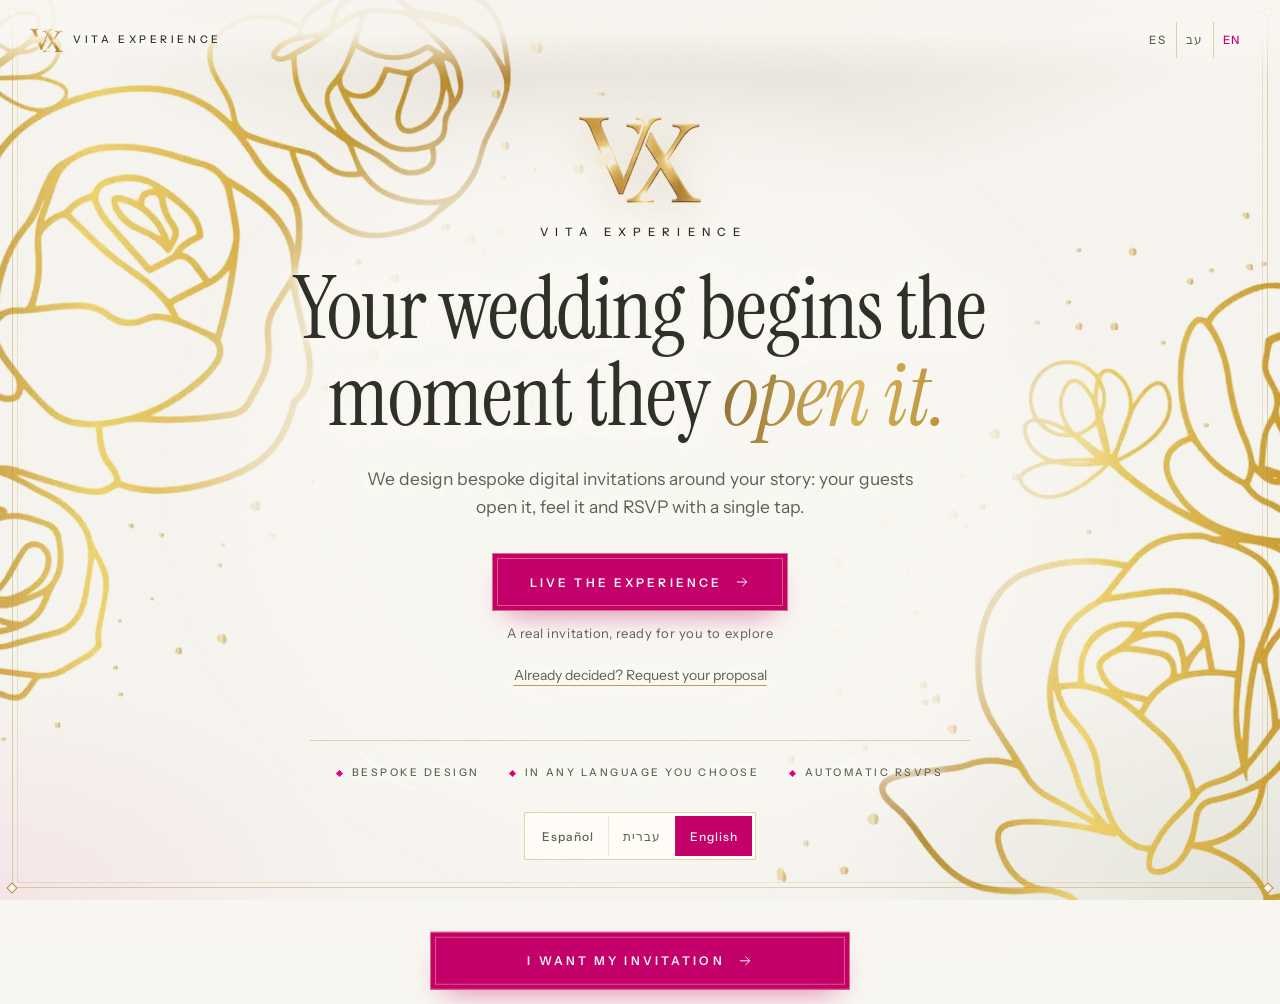
==== index.html @ 217c600e "Add files via upload" ====
<!doctype html>
<html lang="es">
<head>
<meta charset="utf-8">
<meta name="viewport" content="width=device-width,initial-scale=1,viewport-fit=cover">
<meta name="theme-color" content="#F8F6F1">
<meta name="description" content="Tu boda empieza en el momento en que la abren.">
<meta property="og:title" content="Vita Experience · Invitaciones digitales de autor">
<meta property="og:description" content="Tu boda empieza en el momento en que la abren.">
<link rel="icon" href="[data-uri]">
<title>Vita Experience</title>
<link rel="preconnect" href="https://fonts.googleapis.com">
<link rel="stylesheet" href="https://fonts.googleapis.com/css2?family=Instrument+Serif:ital@0;1&family=Instrument+Sans:wght@400;500;600&family=Frank+Ruhl+Libre:wght@300;400;500&family=Heebo:wght@300;400;500;600&display=swap">
<style>
/* Layout: one screen at a time, like opening an envelope: welcome, the live demo, a one-minute quote, thanks. Single light look on purpose: the Vita palette (warm ivory paper, soft sand, muted sage, gold leaf, rosa mexicano). */
:root{
  --ivory:#F8F6F1; --paper:#FFFDF9; --sand:#D8CFC2; --sand-2:#E9E3D8; --sand-3:#F1ECE3;
  --sage:#A5AA98; --sage-ink:#5E6253; --ink:#2F3129;
  --gold:#B8913A; --gold-hi:#E6CF94; --gold-lo:#8E6F33; --line:rgba(184,145,58,.38); --line-soft:rgba(184,145,58,.2);
  --rosa:#E4007C; --rosa-ink:#C4006B; --rosa-deep:#A8005C;
  --foil:linear-gradient(100deg,#8E6F33 0%,#D9B45B 30%,#B8913A 50%,#E6CF94 68%,#9C7A3A 100%);
  --f-display:'Instrument Serif','Didot',Georgia,serif;
  --f-label:'Instrument Sans','Helvetica Neue',Arial,sans-serif;
  --f-body:'Instrument Sans','Helvetica Neue',Arial,sans-serif;
  color-scheme:light;
}
:root[dir="rtl"]{ --f-display:'Frank Ruhl Libre','Times New Roman',serif; --f-body:'Heebo','Arial Hebrew',Arial,sans-serif; --f-label:'Heebo','Arial Hebrew',Arial,sans-serif; }
*{box-sizing:border-box}
html{-webkit-text-size-adjust:100%;background:var(--ivory)}
body{margin:0;background:var(--ivory);color:var(--ink);font-family:var(--f-body);font-weight:400;font-size:16px;line-height:1.6;-webkit-font-smoothing:antialiased}
body::before{content:"";position:fixed;inset:0 0 auto;height:env(safe-area-inset-top,0px);z-index:60;background:var(--ivory)}
.bg{position:fixed;inset:0;z-index:0;pointer-events:none;
  background:radial-gradient(ellipse 70% 45% at 50% -8%,rgba(216,207,194,.9),transparent 70%),radial-gradient(ellipse 50% 40% at 100% 100%,rgba(165,170,152,.22),transparent 70%),radial-gradient(ellipse 40% 35% at 0% 100%,rgba(228,0,124,.06),transparent 70%),var(--ivory)}
.bg::after{content:"";position:absolute;inset:0;opacity:.08;mix-blend-mode:multiply;background-image:url("data:image/svg+xml;utf8,<svg xmlns='http://www.w3.org/2000/svg' width='160' height='160'><filter id='n'><feTurbulence type='fractalNoise' baseFrequency='.9' numOctaves='2' stitchTiles='stitch'/></filter><rect width='100%' height='100%' filter='url(%23n)'/></svg>")}
.frame{position:fixed;inset:max(12px,env(safe-area-inset-top,0px)) max(12px,env(safe-area-inset-right,0px)) max(12px,env(safe-area-inset-bottom,0px)) max(12px,env(safe-area-inset-left,0px));border:1px solid var(--line);pointer-events:none;z-index:1}
.frame::after{content:"";position:absolute;inset:4px;border:1px solid var(--line-soft)}
.frame i{position:absolute;width:8px;height:8px;border:1px solid var(--gold);background:var(--ivory);transform:rotate(45deg)}
.frame i:nth-child(1){top:-5px;left:-5px}.frame i:nth-child(2){top:-5px;right:-5px}.frame i:nth-child(3){bottom:-5px;left:-5px}.frame i:nth-child(4){bottom:-5px;right:-5px}
.vh{position:absolute!important;width:1px;height:1px;overflow:hidden;clip:rect(0 0 0 0);white-space:nowrap}
a{color:var(--rosa-ink)}
button,input,select{font:inherit;color:inherit}
:focus-visible{outline:1px solid var(--rosa);outline-offset:3px}
[tabindex="-1"]:focus{outline:none}

.top{position:fixed;top:env(safe-area-inset-top,0px);left:0;right:0;z-index:40;padding-left:max(30px,env(safe-area-inset-left,0px));padding-right:max(30px,env(safe-area-inset-right,0px));padding-block:22px 22px;display:flex;align-items:center;justify-content:space-between;pointer-events:none;background:linear-gradient(var(--ivory) 62%,rgba(248,246,241,0))}
.top > *{pointer-events:auto}
.brand{display:flex;align-items:center;gap:10px;text-decoration:none;color:var(--ink)}
.brand img{height:26px;width:auto}
.brand span{font-family:var(--f-label);font-size:10.5px;font-weight:500;letter-spacing:.34em;text-transform:uppercase}
.langs{display:flex}
.langs button{background:none;border:0;padding:8px 9px;min-height:36px;font-family:var(--f-label);font-size:11.5px;font-weight:500;letter-spacing:.14em;color:var(--sage-ink);cursor:pointer}
.langs button[aria-pressed="true"]{color:var(--rosa-ink)}
.langs button + button{border-inline-start:1px solid var(--line)}

main{position:relative;z-index:2}
.scr{min-height:100vh;min-height:100svh;display:flex;flex-direction:column;align-items:center;justify-content:center;padding-left:max(30px,env(safe-area-inset-left,0px));padding-right:max(30px,env(safe-area-inset-right,0px));padding-block:110px 72px}
.scr[hidden]{display:none!important}
.scr.in > *{animation:rise .9s cubic-bezier(.2,.7,.2,1) both}
.scr.in > *:nth-child(2){animation-delay:.08s}.scr.in > *:nth-child(3){animation-delay:.16s}.scr.in > *:nth-child(4){animation-delay:.24s}.scr.in > *:nth-child(5){animation-delay:.32s}.scr.in > *:nth-child(6){animation-delay:.4s}
@keyframes rise{from{opacity:.001;transform:translateY(14px)}to{opacity:1;transform:none}}

.eyebrow{font-family:var(--f-label);font-size:11px;font-weight:500;letter-spacing:.36em;text-transform:uppercase;color:var(--gold-lo);margin:0;display:flex;align-items:center;gap:14px;justify-content:center}
.eyebrow::before,.eyebrow::after{content:"";width:28px;height:1px;background:var(--gold)}
:root[dir="rtl"] .eyebrow{letter-spacing:.04em;font-size:14px}
.display{font-family:var(--f-display);font-weight:400;font-style:normal;letter-spacing:-.012em;line-height:1.02;margin:0;color:var(--ink);text-wrap:balance}
.display em,.it{font-style:italic}
:root[dir="rtl"] .display{font-weight:300;letter-spacing:0;line-height:1.12}
.foil{background:var(--foil);-webkit-background-clip:text;background-clip:text;color:transparent;background-size:200% 100%;animation:foil 9s ease-in-out infinite;font-style:italic;padding-inline-end:.06em}
:root[dir="rtl"] .foil{font-style:normal}
@keyframes foil{0%,100%{background-position:0% 0}50%{background-position:100% 0}}
.lead{color:var(--sage-ink);font-size:clamp(15.5px,1.6vw,17.5px);max-width:33em;margin:0 auto;text-wrap:pretty}

.btn{display:inline-flex;align-items:center;justify-content:center;gap:12px;min-height:58px;padding:0 38px;border:0;border-radius:1px;cursor:pointer;text-decoration:none;font-family:var(--f-label);font-size:12px;font-weight:600;letter-spacing:.26em;text-transform:uppercase;position:relative;overflow:hidden;transition:transform .2s ease,box-shadow .3s ease,background .2s ease}
:root[dir="rtl"] .btn{letter-spacing:.04em;font-size:15px}
.btn-pri{background:var(--rosa-ink);color:var(--ivory);box-shadow:inset 0 0 0 1px rgba(230,207,148,.55),inset 0 0 0 5px var(--rosa-ink),inset 0 0 0 6px rgba(230,207,148,.45),0 14px 30px -14px rgba(196,0,107,.55)}
.btn-pri::after{content:"";position:absolute;inset:0;background:linear-gradient(100deg,transparent 30%,rgba(255,255,255,.28) 50%,transparent 70%);transform:translateX(-120%);transition:transform .9s ease}
.btn-pri:hover::after{transform:translateX(120%)}
.btn-pri:hover{background:var(--rosa-deep);transform:translateY(-1px)}
.btn-line{background:transparent;color:var(--ink);border:1px solid var(--gold)}
.btn-line:hover{background:var(--paper)}
.btn-ink{background:var(--rosa-ink);color:var(--ivory);width:100%;box-shadow:inset 0 0 0 1px rgba(230,207,148,.55),inset 0 0 0 5px var(--rosa-ink),inset 0 0 0 6px rgba(230,207,148,.45)}
.btn-ink:hover{background:var(--rosa-deep)}
.btn-ink:disabled{opacity:.6;cursor:progress}
.btn svg{width:16px;height:16px;fill:none;stroke:currentColor;stroke-width:1.5;stroke-linecap:round;stroke-linejoin:round}
:root[dir="rtl"] .btn svg.arr{transform:scaleX(-1)}
.link{background:none;border:0;padding:8px 4px;color:var(--sage-ink);font-size:14px;cursor:pointer;text-decoration:underline;text-decoration-color:var(--gold);text-underline-offset:5px}
.link:hover{color:var(--rosa-ink)}

#welcome{text-align:center}
.wv{display:flex;flex-direction:column;align-items:center;gap:24px;text-align:center;max-width:100%}
.mono{width:min(124px,30vw);height:auto;filter:drop-shadow(0 10px 18px rgba(142,111,51,.22))}
.wm{font-family:var(--f-label);font-size:11.5px;font-weight:500;letter-spacing:.62em;text-transform:uppercase;color:var(--ink);margin:-8px 0 0;padding-inline-start:.62em}
.w-ctas{display:flex;flex-direction:column;align-items:center;gap:12px;margin-top:8px}
.w-note{font-size:13px;color:var(--sage-ink);letter-spacing:.04em}
.marks{display:flex;flex-wrap:wrap;justify-content:center;gap:10px 30px;margin-top:22px;padding-top:24px;border-top:1px solid var(--line);max-width:660px;width:100%}
.marks span{font-family:var(--f-label);font-size:10.5px;font-weight:500;letter-spacing:.24em;text-transform:uppercase;color:var(--sage-ink);display:flex;align-items:center;gap:10px}
.marks span::before{content:"";width:5px;height:5px;background:var(--rosa);transform:rotate(45deg)}
:root[dir="rtl"] .marks span{letter-spacing:.04em;font-size:13px}

#demo{justify-content:flex-start;padding-bottom:150px}
.demo-grid{width:100%;max-width:1080px;display:grid;grid-template-columns:minmax(0,1fr) minmax(0,1.1fr);gap:clamp(32px,6vw,88px);align-items:center}
@media (max-width:860px){.demo-grid{grid-template-columns:minmax(0,1fr)}}
.d-copy{display:flex;flex-direction:column;gap:20px;min-width:0}
.d-copy .eyebrow{justify-content:flex-start}
.d-copy .eyebrow::before{display:none}
.d-copy .display{font-size:clamp(40px,5.4vw,64px)}
.d-copy .lead{margin:0}
@media (max-width:860px){.d-copy{text-align:center;align-items:center}.d-copy .eyebrow{justify-content:center}.d-copy .eyebrow::before{display:block}}
.phone-wrap{display:flex;flex-direction:column;align-items:center;gap:18px}
.phone{display:block;position:relative;width:min(280px,72vw);aspect-ratio:9/18.5;border-radius:44px;padding:11px;background:linear-gradient(145deg,#F1E6CC,#C9B07A 45%,#E8D7AE 70%,#B8913A);box-shadow:0 0 0 1px rgba(142,111,51,.4),0 40px 70px -34px rgba(94,98,83,.6),0 10px 24px -12px rgba(142,111,51,.35);text-decoration:none;transition:transform .5s cubic-bezier(.2,.7,.2,1)}
.phone:hover{transform:translateY(-6px) rotate(-1deg)}
.phone .scrn{position:absolute;inset:11px;border-radius:34px;overflow:hidden;background:radial-gradient(circle at 50% 35%,#FFFBF8,#F8E8E5 72%);display:flex;flex-direction:column;align-items:center;justify-content:center;gap:14px;color:#6B2A3A;text-align:center}
.phone .notch{position:absolute;top:10px;left:50%;width:86px;height:24px;margin-left:-43px;border-radius:14px;background:#2F3129}
.phone .tap{font-family:'Instrument Sans',Arial,sans-serif;font-size:9px;font-weight:500;letter-spacing:.32em;text-transform:uppercase;color:#A1707A}
.seal{position:relative;width:96px;height:96px;border-radius:50%;background:radial-gradient(circle at 34% 30%,#F25AA6,#C4006B 62%,#8F004E);box-shadow:0 0 0 4px #FBF1EF,0 0 0 5.5px #B8913A,0 14px 26px -8px rgba(143,0,78,.5);display:flex;align-items:center;justify-content:center;font-family:'Instrument Serif',Georgia,serif;font-style:italic;font-size:30px;color:#FFE7F2;animation:beat 3.2s ease-in-out infinite}
.seal::after{content:"";position:absolute;inset:-6px;border-radius:50%;border:1.5px solid rgba(228,0,124,.5);animation:ring 3.2s ease-out infinite}
@keyframes beat{0%,100%{transform:scale(1)}10%{transform:scale(1.06)}20%{transform:scale(1)}}
@keyframes ring{0%,8%{opacity:0;transform:scale(1)}12%{opacity:.9}45%,100%{opacity:0;transform:scale(1.6)}}
.phone .names{font-family:'Instrument Serif',Georgia,serif;font-style:italic;font-size:30px;line-height:1.05;margin-top:8px}
.phone .date{font-family:'Instrument Sans',Arial,sans-serif;font-size:10px;font-weight:500;letter-spacing:.34em;color:#8E5A66}
.phone .glow{display:none}
.open-demo{min-width:250px}
.hint{font-size:12.5px;color:var(--sage-ink);letter-spacing:.04em;margin:-6px 0 0}

.moments{display:grid;grid-template-columns:repeat(2,minmax(0,1fr));gap:1px;background:var(--line);border:1px solid var(--line);margin-top:6px}
.moments div{background:var(--paper);padding:18px 18px 20px;min-width:0}
.moments b{display:block;font-family:var(--f-display);font-weight:400;font-style:italic;font-size:23px;color:var(--rosa-ink);margin-bottom:4px;line-height:1.15}
:root[dir="rtl"] .moments b{font-style:normal;font-size:20px}
.moments p{margin:0;font-size:14px;color:var(--sage-ink);line-height:1.5}
.sub-h{font-family:var(--f-label);font-size:10.5px;font-weight:600;letter-spacing:.32em;text-transform:uppercase;color:var(--gold-lo);margin:14px 0 0}
:root[dir="rtl"] .sub-h{letter-spacing:.04em;font-size:13.5px}
@media (max-width:860px){.sub-h{text-align:center}}

.section2{width:100%;max-width:1080px;margin-top:clamp(64px,10vw,120px);padding-top:clamp(48px,8vw,90px);border-top:1px solid var(--line);display:grid;grid-template-columns:minmax(0,1fr) minmax(0,1fr);gap:clamp(32px,6vw,80px);align-items:center}
@media (max-width:860px){.section2{grid-template-columns:minmax(0,1fr);text-align:center}}
.panel{background:var(--paper);border:1px solid var(--sand);padding:28px 26px 22px;position:relative;box-shadow:0 30px 60px -40px rgba(94,98,83,.5)}
.panel::before{content:"";position:absolute;inset:6px;border:1px solid var(--line-soft);pointer-events:none}
.panel .tag{position:absolute;top:-11px;inset-inline-end:18px;background:var(--ivory);border:1px solid var(--line);padding:2px 10px;font-family:var(--f-label);font-size:10px;font-weight:500;letter-spacing:.22em;text-transform:uppercase;color:var(--sage-ink)}
.panel .ttl{font-family:var(--f-label);font-size:10.5px;font-weight:600;letter-spacing:.26em;text-transform:uppercase;color:var(--sage-ink);margin:0 0 16px;text-align:start}
.stats{display:grid;grid-template-columns:repeat(3,minmax(0,1fr));gap:10px;text-align:center}
.stats div{background:var(--sand-3);padding:16px 6px}
.stats b{display:block;font-family:var(--f-display);font-weight:400;font-size:clamp(32px,4vw,42px);line-height:1;color:var(--ink);font-variant-numeric:lining-nums tabular-nums}
.stats div:first-child b{color:var(--rosa-ink)}
.stats span{display:block;font-size:12px;color:var(--sage-ink);margin-top:8px}
.bubble{margin-top:14px;background:#EEF0E8;border:1px solid #DCE0D2;border-radius:2px 14px 14px 14px;padding:12px 14px;font-size:14px;color:var(--ink);text-align:start;line-height:1.5}
.bubble small{display:block;font-size:11px;color:var(--sage-ink);margin-top:6px;text-align:end}
.price{display:flex;flex-direction:column;gap:16px;min-width:0}
.price .p-title{font-size:clamp(32px,4vw,46px)}
@media (max-width:860px){.price{align-items:center}}

.dock{position:fixed;left:0;right:0;bottom:0;z-index:45;padding-left:max(22px,env(safe-area-inset-left,0px));padding-right:max(22px,env(safe-area-inset-right,0px));padding-bottom:calc(18px + env(safe-area-inset-bottom,0px));padding-top:22px;background:linear-gradient(rgba(248,246,241,0),rgba(248,246,241,.96) 40%);display:flex;justify-content:center;transform:translateY(110%);transition:transform .5s cubic-bezier(.2,.7,.2,1)}
.dock.show{transform:none}
.dock .btn{width:100%;max-width:420px}
.dock .btn.pulse{animation:pulse 2.4s ease-in-out infinite}
@keyframes pulse{0%,100%{box-shadow:inset 0 0 0 1px rgba(230,207,148,.55),inset 0 0 0 5px var(--rosa-ink),inset 0 0 0 6px rgba(230,207,148,.45),0 14px 30px -14px rgba(196,0,107,.55)}50%{box-shadow:inset 0 0 0 1px rgba(230,207,148,.55),inset 0 0 0 5px var(--rosa-ink),inset 0 0 0 6px rgba(230,207,148,.45),0 14px 40px -6px rgba(228,0,124,.6)}}

#quote{padding-bottom:64px}
.qtop{width:100%;max-width:580px;margin-bottom:10px;text-align:start}
.card{width:100%;max-width:580px;background:var(--paper);color:var(--ink);padding:clamp(30px,5vw,50px);position:relative;border:1px solid var(--sand);box-shadow:0 40px 80px -50px rgba(94,98,83,.6)}
.card::before{content:"";position:absolute;inset:8px;border:1px solid var(--line);pointer-events:none}
.card h2{font-size:clamp(36px,5.4vw,50px);text-align:center;margin:12px 0 8px}
.card .lead{text-align:center;font-size:15.5px;margin-bottom:28px}
.q{display:flex;flex-direction:column;gap:26px;position:relative}
.f{display:flex;flex-direction:column;gap:10px;min-width:0}
.f > .lbl{font-family:var(--f-label);font-size:11px;font-weight:600;letter-spacing:.24em;text-transform:uppercase;color:var(--sage-ink)}
:root[dir="rtl"] .f > .lbl{letter-spacing:.02em;font-size:14px}
.f input[type=text],.f input[type=tel],.f input[type=date]{width:100%;min-height:50px;border:0;border-bottom:1px solid var(--sand);background:transparent;padding:8px 2px;font-family:var(--f-display);font-size:24px;color:var(--ink);border-radius:0}
:root[dir="rtl"] .f input[type=text]{font-size:21px}
.f input[type=tel],.f input[type=date]{font-family:var(--f-body);font-size:17px}
.f input::placeholder{color:var(--sage);font-style:italic}
.f input:focus{outline:none;border-bottom-color:var(--rosa);box-shadow:0 1px 0 var(--rosa)}
.f input:disabled{opacity:.4}
.opts{display:flex;flex-wrap:wrap;gap:8px}
.opt{position:relative}
.opt input{position:absolute;inset:0;width:100%;height:100%;margin:0;opacity:0;cursor:pointer}
.opt > span{display:flex;align-items:center;min-height:48px;padding:10px 18px;border:1px solid var(--sand);background:var(--ivory);font-size:15px;color:var(--ink);transition:all .2s ease;line-height:1.25}
.opt:hover > span{border-color:var(--gold)}
.opt > input:checked + span{background:var(--rosa-ink);border-color:var(--rosa-ink);color:var(--ivory);box-shadow:inset 0 0 0 3px var(--rosa-ink),inset 0 0 0 4px rgba(230,207,148,.6)}
.opt > input:focus-visible + span{outline:1px solid var(--rosa);outline-offset:2px}
.chk{display:inline-flex;align-items:center;gap:10px;font-size:14.5px;color:var(--sage-ink);cursor:pointer;min-height:32px;align-self:flex-start}
.chk input{width:18px;height:18px;accent-color:var(--rosa-ink);margin:0}
.help{font-size:13px;color:var(--sage-ink);margin:-2px 0 0}
.err{font-size:13px;color:#A1231B;margin:0;font-weight:500}
.f.bad input[type=text],.f.bad input[type=tel],.f.bad input[type=date]{border-bottom-color:#A1231B}
.f.bad .opt > span{border-color:#D9A29D}
.privacy{font-size:12.5px;color:var(--sage-ink);text-align:center;margin:2px 0 0}
.preview{font-size:12.5px;color:var(--gold-lo);border:1px dashed var(--line);padding:8px 12px;margin:0 auto 18px;max-width:34em;text-align:center}

#thanks{text-align:center}
#thanks .wv{gap:22px}

.ov{position:fixed;inset:0;z-index:80;background:rgba(248,246,241,.96);backdrop-filter:blur(10px);-webkit-backdrop-filter:blur(10px);display:grid;grid-template-columns:minmax(0,1fr) auto;align-items:center;gap:56px;padding-left:max(56px,env(safe-area-inset-left,0px));padding-right:max(56px,env(safe-area-inset-right,0px));padding-block:max(32px,env(safe-area-inset-top,0px)) max(32px,env(safe-area-inset-bottom,0px))}
.ov[hidden]{display:none!important}
.ov-copy{max-width:420px;justify-self:end;display:flex;flex-direction:column;gap:18px}
.ov-copy .display{font-size:clamp(34px,3.6vw,50px)}
.ov-copy p{margin:0;color:var(--sage-ink)}
.ov-phone{position:relative;height:min(820px,calc(100vh - 64px));aspect-ratio:9/19;border-radius:46px;padding:10px;background:linear-gradient(145deg,#F1E6CC,#C9B07A 45%,#E8D7AE 70%,#B8913A);box-shadow:0 50px 90px -40px rgba(94,98,83,.7)}
.ov-phone iframe{width:100%;height:100%;border:0;border-radius:37px;background:#FBEDEC}
.ov-close{position:fixed;top:calc(16px + env(safe-area-inset-top,0px));inset-inline-end:max(18px,env(safe-area-inset-right,0px));z-index:82;width:46px;height:46px;border-radius:50%;border:1px solid var(--gold);background:var(--paper);color:var(--ink);cursor:pointer;display:flex;align-items:center;justify-content:center}
.ov-close svg{width:18px;height:18px;stroke:currentColor;stroke-width:1.5;fill:none}
.ov-bar{display:none}
.ov-alt{font-size:13px;color:var(--sage-ink)}
@media (max-width:860px){
  .ov{display:block;padding:0}
  .ov-copy{display:none}
  .ov-phone{position:absolute;inset:0;height:auto;aspect-ratio:auto;border-radius:0;padding:0;background:none;box-shadow:none;padding-bottom:calc(86px + env(safe-area-inset-bottom,0px))}
  .ov-phone iframe{border-radius:0}
  .ov-bar{display:flex;position:absolute;left:0;right:0;bottom:0;padding:14px max(16px,env(safe-area-inset-left,0px)) calc(14px + env(safe-area-inset-bottom,0px));background:var(--ivory);border-top:1px solid var(--line);gap:10px}
  .ov-bar .btn{flex:1;min-height:54px;padding:0 14px}
}
.foot{position:relative;z-index:2;text-align:center;font-family:var(--f-label);font-size:10px;font-weight:500;letter-spacing:.32em;text-transform:uppercase;color:var(--sage-ink);padding:0 0 36px}

/* gold roses, used exactly as supplied, full-bleed behind every screen. "darken" melts the artwork's paper into the ivory page.
   Legibility: a soft ivory veil sits behind each block of text and every line of type carries an ivory halo, so the roses stay but never cross the letters. */
.deco{position:fixed;inset:0;z-index:1;pointer-events:none;mix-blend-mode:darken;opacity:0;transition:opacity 1s ease}
.deco.on{opacity:1}
.deco i{position:absolute;inset:0;background:url("rosas-doradas.png") no-repeat center/cover}
.deco i.b{display:none}
@media (max-aspect-ratio:1/1){
  .deco i{inset:auto 0 auto 0;height:42%;background-size:auto 100%}
  .deco i.a{top:0;background-position:left top}
  .deco i.b{display:block;bottom:0;background-position:right bottom}
}
.veil{position:relative;isolation:auto}
.veil::before{content:"";position:absolute;z-index:-1;inset:-56px -72px;pointer-events:none;
  background:radial-gradient(closest-side,rgba(248,246,241,.97) 0%,rgba(248,246,241,.93) 62%,rgba(248,246,241,.6) 82%,rgba(248,246,241,0) 100%)}
@media (max-width:620px){.veil::before{inset:-34px -24px}}
.display,.lead,.eyebrow,.wm,.w-note,.link,.marks span,.sub-h,.hint,.brand span,.langs button,.foot,.ov-alt{
  text-shadow:0 0 1px var(--ivory),0 0 6px var(--ivory),0 0 12px var(--ivory),0 0 22px var(--ivory),0 0 34px var(--ivory)}
.foil{text-shadow:none;filter:drop-shadow(0 0 6px var(--ivory)) drop-shadow(0 0 14px var(--ivory))}
.top{background:linear-gradient(rgba(248,246,241,.9) 40%,rgba(248,246,241,0))}
#welcome .display{font-size:clamp(44px,7vw,86px);max-width:9.6em}
#thanks .display{font-size:clamp(42px,6.4vw,76px);max-width:10em}
.langs.pick{display:inline-flex;margin-top:6px;border:1px solid var(--line);background:rgba(255,253,249,.86);padding:3px}
.langs.pick button{font-size:12px;letter-spacing:.08em;text-transform:none;min-height:40px;padding:8px 14px;color:var(--sage-ink)}
.langs.pick button + button{border-inline-start:1px solid var(--line-soft)}
.langs.pick button[aria-pressed="true"]{background:var(--rosa-ink);color:var(--ivory);text-shadow:none}
.qtop{display:flex;align-items:center;justify-content:space-between;gap:12px;flex-wrap:wrap}
.qtop .langs.pick{margin-top:0}
#langOther{margin-top:4px}
.qsteps{display:flex;align-items:center;gap:12px;justify-content:center;margin:-6px 0 2px}
.qsteps i{flex:0 0 36px;height:1px;background:var(--sand)}
.qs{display:flex;align-items:center;gap:8px;font-family:var(--f-label);font-size:11px;font-weight:600;letter-spacing:.2em;text-transform:uppercase;color:var(--sage)}
:root[dir="rtl"] .qs{letter-spacing:.02em;font-size:13px}
.qs b{width:24px;height:24px;border-radius:50%;border:1px solid var(--sand);display:inline-flex;align-items:center;justify-content:center;font-weight:500;font-size:12px;letter-spacing:0}
.qs.on{color:var(--rosa-ink)}.qs.on b{background:var(--rosa-ink);border-color:var(--rosa-ink);color:var(--ivory)}
.qs.done b{border-color:var(--gold);color:var(--gold-lo)}
.qpanel{display:flex;flex-direction:column;gap:26px}
.qpanel[hidden]{display:none!important}
.opts.col{flex-direction:column}
.opts.col .opt > span{width:100%}
#eventsWhich{margin-top:4px}
/* demo screen: the phone plays a real sample invitation; copy follows the same order as the video */
#demo{justify-content:center;padding-bottom:150px}
.dg{width:100%;max-width:1040px;display:grid;grid-template-columns:auto minmax(0,1fr);gap:clamp(40px,7vw,96px);align-items:center}
@media (max-width:860px){.dg{grid-template-columns:minmax(0,1fr);justify-items:center;gap:34px}}
.dg-phone{display:flex;flex-direction:column;align-items:center;gap:16px}
.vphone{position:relative;width:min(300px,62vw,calc((100svh - 200px) * 390 / 844));aspect-ratio:390/844;border-radius:46px;padding:10px;background:linear-gradient(145deg,#F1E6CC,#C9B07A 45%,#E8D7AE 70%,#B8913A);box-shadow:0 0 0 1px rgba(142,111,51,.4),0 50px 80px -40px rgba(94,98,83,.7),0 14px 30px -14px rgba(142,111,51,.4)}
.vphone video{display:block;width:100%;height:100%;object-fit:cover;border-radius:37px;background:var(--ivory)}
.vphone .notch{position:absolute;top:20px;left:50%;width:84px;height:22px;margin-left:-42px;border-radius:12px;background:#2F3129;z-index:2}
.vcap{margin:0;font-size:12.5px;color:var(--sage-ink);letter-spacing:.04em;text-shadow:0 0 8px var(--ivory),0 0 16px var(--ivory)}
.dg-copy{display:flex;flex-direction:column;gap:18px;min-width:0;max-width:480px}
.dg-copy .eyebrow{justify-content:flex-start}
.dg-copy .eyebrow::before{display:none}
.dg-copy .display{font-size:clamp(40px,5.2vw,62px)}
.dg-copy .lead{margin:0}
@media (max-width:860px){.dg-copy{text-align:center;align-items:center}.dg-copy .eyebrow{justify-content:center}.dg-copy .eyebrow::before{display:block}}
.steps-list{list-style:none;margin:4px 0 0;padding:0;counter-reset:st;display:flex;flex-direction:column;width:100%}
.steps-list li{counter-increment:st;display:grid;grid-template-columns:36px minmax(0,1fr);column-gap:12px;padding:13px 0;border-top:1px solid var(--line);text-align:start}
.steps-list li:last-child{border-bottom:1px solid var(--line)}
.steps-list li::before{content:counter(st,upper-roman);grid-row:span 2;font-family:var(--f-display);font-style:italic;font-size:20px;color:var(--gold);line-height:1.3}
.steps-list b{font-family:var(--f-display);font-weight:400;font-style:italic;font-size:22px;line-height:1.2;color:var(--rosa-ink)}
:root[dir="rtl"] .steps-list b,:root[dir="rtl"] .steps-list li::before{font-style:normal}
.steps-list span{font-size:14.5px;color:var(--sage-ink);line-height:1.5}
.calm{margin:4px 0 0;font-family:var(--f-display);font-style:italic;font-size:21px;line-height:1.35;color:var(--ink)}
:root[dir="rtl"] .calm{font-style:normal;font-size:19px}
.opt.svc > span{flex-direction:column;align-items:flex-start;gap:3px;padding:13px 18px}
.opt.svc .st{font-size:15px}
.opt.svc small{font-size:13px;color:var(--sage-ink);line-height:1.4}
.opt.svc > input:checked + span small{color:rgba(248,246,241,.82)}
@media (prefers-reduced-motion:reduce){*{animation:none!important;transition:none!important}}
</style>

<style>[hidden]{display:none!important}img{max-width:100%}</style>
</head>
<body>
<div class="bg" aria-hidden="true"></div>
<div class="deco on" id="deco" aria-hidden="true"><i class="a"></i><i class="b"></i></div>
<div class="frame" aria-hidden="true"><i></i><i></i><i></i><i></i></div>

<header class="top">
  <a class="brand" href="#" data-go="welcome" aria-label="Vita Experience"><img src="[data-uri]" alt=""><span>Vita Experience</span></a>
  <div class="langs" role="group" aria-label="Idioma · שפה · Language">
    <button type="button" data-lang="es" aria-pressed="false">ES</button>
    <button type="button" data-lang="he" aria-pressed="false">עב</button>
    <button type="button" data-lang="en" aria-pressed="false">EN</button>
  </div>
</header>

<main>
  <!-- 1 · Bienvenida -->
  <section class="scr" id="welcome" aria-labelledby="wTitle">
    <div class="veil wv">
    <img class="mono" src="[data-uri]" alt="VX">
    <p class="wm">Vita Experience</p>
    <h1 class="display" id="wTitle"><span data-i18n="w_title_a"></span> <span class="foil" data-i18n="w_title_b"></span></h1>
    <p class="lead" data-i18n="w_sub"></p>
    <div class="w-ctas">
      <button type="button" class="btn btn-pri" data-go="demo"><span data-i18n="w_cta"></span><svg class="arr" viewBox="0 0 24 24" aria-hidden="true"><path d="M5 12h14M13 6l6 6-6 6"/></svg></button>
      <span class="w-note" data-i18n="w_note"></span>
      <button type="button" class="link" data-go="quote" data-i18n="w_alt"></button>
    </div>
    <div class="marks"><span data-i18n="w_p1"></span><span data-i18n="w_p2"></span><span data-i18n="w_p3"></span></div>
    <div class="langs pick" role="group" aria-label="Idioma · שפה · Language"><button type="button" data-lang="es" aria-pressed="false">Español</button><button type="button" data-lang="he" aria-pressed="false">עברית</button><button type="button" data-lang="en" aria-pressed="false">English</button></div>
    </div>
  </section>

  <!-- 2 · Demo -->
  <section class="scr" id="demo" hidden aria-labelledby="dTitle">
    <div class="dg">
      <div class="dg-phone">
        <div class="vphone"><span class="notch" aria-hidden="true"></span><video id="demoVid" src="demo.mp4" poster="demo-poster.jpg" muted playsinline loop preload="auto" aria-label="Video de una invitación de ejemplo"></video></div>
        <p class="vcap" data-i18n="v_cap"></p>
      </div>
      <div class="dg-copy veil">
        <p class="eyebrow" data-i18n="d_eyebrow"></p>
        <h2 class="display" id="dTitle" data-i18n="d_title"></h2>
        <p class="lead" data-i18n="d_sub"></p>
        <ol class="steps-list">
          <li><b data-i18n="m1_t"></b><span data-i18n="m1_d"></span></li>
          <li><b data-i18n="m2_t"></b><span data-i18n="m2_d"></span></li>
          <li><b data-i18n="m5_t"></b><span data-i18n="m5_d"></span></li>
          <li><b data-i18n="m6_t"></b><span data-i18n="m6_d"></span></li>
          <li><b data-i18n="m4_t"></b><span data-i18n="m4_d"></span></li>
        </ol>
        <p class="calm" data-i18n="d_calm"></p>
        <div><button type="button" class="btn btn-pri" data-go="quote"><span data-i18n="d_cta"></span><svg class="arr" viewBox="0 0 24 24" aria-hidden="true"><path d="M5 12h14M13 6l6 6-6 6"/></svg></button></div>
      </div>
    </div>
  </section>

  <!-- 3 · Cotizar -->
  <section class="scr" id="quote" hidden aria-labelledby="qTitle">
    <div class="qtop veil"><button type="button" class="link" data-go="demo" data-i18n="back"></button><div class="langs pick" role="group" aria-label="Idioma · שפה · Language"><button type="button" data-lang="es" aria-pressed="false">Español</button><button type="button" data-lang="he" aria-pressed="false">עברית</button><button type="button" data-lang="en" aria-pressed="false">English</button></div></div>
    <div class="card">
      <p class="preview" id="previewNote" hidden data-i18n="preview"></p>
      <p class="eyebrow" data-i18n="q_eyebrow"></p>
      <h2 class="display" id="qTitle" data-i18n="q_title"></h2>
      <p class="lead" data-i18n="q_sub"></p>
      <form class="q" id="q" novalidate>
        <div class="qsteps" aria-hidden="true"><span class="qs on" data-qs="0"><b>1</b><span data-i18n="qs1"></span></span><i></i><span class="qs" data-qs="1"><b>2</b><span data-i18n="qs2"></span></span></div>
        <div class="qpanel" data-qp="0">
        <div class="f" data-req="names"><label class="lbl" for="names" data-i18n="q_names"></label><input type="text" id="names" name="names" autocomplete="off" data-i18n-ph="ph_names"><p class="err" hidden></p></div>
        <div class="f" data-req="country"><span class="lbl" data-i18n="q_where"></span>
          <div class="opts" role="radiogroup"><label class="opt"><input type="radio" name="country" value="MX"><span data-i18n="c_mx"></span></label><label class="opt"><input type="radio" name="country" value="IL"><span data-i18n="c_il"></span></label><label class="opt"><input type="radio" name="country" value="OTHER"><span data-i18n="c_other"></span></label></div><p class="err" hidden></p></div>
        <div class="f" data-req="date"><label class="lbl" for="date" data-i18n="q_date"></label><input type="date" id="date" name="date"><label class="chk"><input type="checkbox" id="nodate" name="nodate"><span data-i18n="q_nodate"></span></label><p class="err" hidden></p></div>
        <div class="f" data-req="guests"><span class="lbl" data-i18n="q_guests"></span><p class="help" data-i18n="h_guests"></p>
          <div class="opts" role="radiogroup"><label class="opt"><input type="radio" name="guests" value="150"><span data-i18n="g1"></span></label><label class="opt"><input type="radio" name="guests" value="300"><span data-i18n="g2"></span></label><label class="opt"><input type="radio" name="guests" value="500"><span data-i18n="g3"></span></label><label class="opt"><input type="radio" name="guests" value="501"><span data-i18n="g4"></span></label></div><p class="err" hidden></p></div>
        <div class="f" data-req="langs"><span class="lbl" data-i18n="q_langs"></span><p class="help" data-i18n="h_langs"></p>
          <div class="opts">
            <label class="opt"><input type="checkbox" name="langs" value="es"><span data-i18n="l_es"></span></label>
            <label class="opt"><input type="checkbox" name="langs" value="he"><span data-i18n="l_he"></span></label>
            <label class="opt"><input type="checkbox" name="langs" value="en"><span data-i18n="l_en"></span></label>
            <label class="opt"><input type="checkbox" name="langs" value="other" id="langOtherChk"><span data-i18n="l_other"></span></label>
          </div>
          <input type="text" id="langOther" name="langOther" hidden data-i18n-ph="ph_lang_other" aria-label="Otro idioma">
          <p class="err" hidden></p></div>
        <button type="button" class="btn btn-ink" id="qNext"><span data-i18n="q_next"></span><svg class="arr" viewBox="0 0 24 24" aria-hidden="true"><path d="M5 12h14M13 6l6 6-6 6"/></svg></button>
        </div>
        <div class="qpanel" data-qp="1" hidden>
        <div class="f" data-req="design"><span class="lbl" data-i18n="q_design"></span>
          <div class="opts col" role="radiogroup"><label class="opt"><input type="radio" name="design" value="have"><span data-i18n="d_have"></span></label><label class="opt"><input type="radio" name="design" value="idea"><span data-i18n="d_idea"></span></label><label class="opt"><input type="radio" name="design" value="need"><span data-i18n="d_need"></span></label></div><p class="err" hidden></p></div>
        <div class="f" data-req="send"><span class="lbl" data-i18n="q_deliver"></span><p class="help" data-i18n="h_send"></p>
          <div class="opts col" role="radiogroup"><label class="opt"><input type="radio" name="send" value="yes"><span data-i18n="s_yes"></span></label><label class="opt"><input type="radio" name="send" value="no"><span data-i18n="s_no"></span></label></div><p class="err" hidden></p></div>
        <div class="f" data-req="events"><span class="lbl" data-i18n="q_events"></span><p class="help" data-i18n="h_events"></p>
          <div class="opts" role="radiogroup"><label class="opt"><input type="radio" name="events" value="0"><span data-i18n="ev0"></span></label><label class="opt"><input type="radio" name="events" value="1"><span data-i18n="ev1"></span></label><label class="opt"><input type="radio" name="events" value="2"><span data-i18n="ev2"></span></label><label class="opt"><input type="radio" name="events" value="3"><span data-i18n="ev3"></span></label></div>
          <input type="text" id="eventsWhich" name="eventsWhich" hidden data-i18n-ph="ph_events" aria-label="Eventos">
          <p class="err" hidden></p></div>
        <div class="f" data-req="std"><span class="lbl" data-i18n="q_std"></span><p class="help" data-i18n="h_std"></p>
          <div class="opts" role="radiogroup"><label class="opt"><input type="radio" name="std" value="yes"><span data-i18n="yes"></span></label><label class="opt"><input type="radio" name="std" value="no"><span data-i18n="no"></span></label></div><p class="err" hidden></p></div>
        <div class="f"><span class="lbl" data-i18n="q_extras"></span><p class="help" data-i18n="h_extras"></p>
          <div class="opts col">
            <label class="opt svc"><input type="checkbox" name="services" value="tables"><span><span class="st" data-i18n="x_tables"></span><small data-i18n="x_tables_d"></small></span></label>
            <label class="opt svc"><input type="checkbox" name="services" value="photos"><span><span class="st" data-i18n="x_photos"></span><small data-i18n="x_photos_d"></small></span></label>
          </div></div>
        <div class="f" data-req="wa"><label class="lbl" for="wa" data-i18n="q_wa"></label><input type="tel" id="wa" name="wa" autocomplete="tel" inputmode="tel" dir="ltr" data-i18n-ph="ph_wa"><p class="help" data-i18n="h_wa"></p><p class="err" hidden></p></div>
        <button type="submit" class="btn btn-ink" id="send"><span id="sendLbl"></span></button>
        <button type="button" class="link" id="qPrev" style="align-self:center" data-i18n="q_prev"></button>
        <p class="err" id="sendErr" hidden role="alert"></p>
        </div>
        <p class="privacy" data-i18n="q_privacy"></p>
      </form>
    </div>
  </section>

  <!-- 4 · Gracias -->
  <section class="scr" id="thanks" hidden aria-labelledby="tTitle">
    <div class="veil wv">
    <img class="mono" src="[data-uri]" alt="">
    <p class="eyebrow" data-i18n="t_eyebrow"></p>
    <h2 class="display" id="tTitle"></h2>
    <p class="lead" data-i18n="t_sub"></p>
    <div class="w-ctas">
      <a class="btn btn-pri" id="waLink" href="https://wa.me/525664674617" target="_blank" rel="noopener"><span data-i18n="t_wa"></span></a>
      <button type="button" class="link" data-go="demo" data-i18n="t_demo"></button>
    </div>
    </div>
  </section>
</main>

<p class="foot">Vita Experience Studio</p>

<div class="dock" id="dock"><button type="button" class="btn btn-pri" data-go="quote" id="dockBtn"><span data-i18n="d_cta"></span><svg class="arr" viewBox="0 0 24 24" aria-hidden="true"><path d="M5 12h14M13 6l6 6-6 6"/></svg></button></div>


<script>
(function(){
'use strict';
/* ===== CONFIG ===== */
var ENDPOINT = 'https://script.google.com/macros/s/AKfycbwIKAOWIO8gRaUlWiB-yvCAofAxu4yn0p0XV2OPBYgsSa26wNusMc_RB725MlYYnNjR9A/exec';                                          // URL de tu Apps Script (vacío = vista previa)
var WHATSAPP = '525664674617';                              // tu WhatsApp, con lada, sin + ni espacios

var I18N = {
es:{
w_title_a:'Tu boda comienza en el momento en que',w_title_b:'la abren.',w_sub:'Diseñamos invitaciones digitales a la medida de su historia: tus invitados la abren, la viven y confirman su asistencia con un solo toque.',w_cta:'Vivir la experiencia',w_note:'Una invitación real, lista para que la explores',w_alt:'¿Ya lo decidiste? Solicita tu propuesta',w_p1:'Diseño de autor',w_p2:'En el idioma que elijas',w_p3:'Confirmaciones automáticas',
ph_tap:'Toca el sello',d_eyebrow:'La experiencia',d_title:'Así la reciben tus invitados',d_sub:'Una invitación de ejemplo, tal como la vive cada uno de tus invitados desde su celular.',v_cap:'Invitación de ejemplo · Itzjak & Sara',m5_t:'Encuentra tu mesa',m5_d:'Escanean el QR con el diseño de tu boda, buscan su nombre y ven su mesa.',m6_t:'Comparte tus fotos',m6_d:'Con un QR, todos suben sus fotos al mismo álbum y no se pierde ni un momento.',d_calm:'Tú no te preocupas por nada: nosotros la enviamos, recordamos y confirmamos por ti.',d_open:'Abrir la invitación',d_hint:'Se abre en pantalla completa',d_lived:'Lo que vive cada invitado',
m1_t:'El sello',m1_d:'Tocan el sello y la invitación se abre como un sobre de verdad.',m2_t:'La cuenta regresiva',m2_d:'La emoción crece cada vez que la vuelven a abrir.',m3_t:'Cómo llegar',m3_d:'Google Maps, Waze o Moovit, a un toque.',m4_t:'Confirmar en segundos',m4_d:'Asistencia, acompañantes y menú, sin una sola llamada.',
p_example:'Ejemplo',p_title:'Tu panel de novios',p_conf:'Confirmaron',p_no:'No asistirán',p_wait:'Por responder',p_bubble:'Faltan 7 días para la boda de Rachel & Eitan. ¡Los esperamos con mucha ilusión!',
d_you:'Lo que ves tú',d_you_t:'Todo bajo control, sin perseguir a nadie',d_you_sub:'Ves cada respuesta en tiempo real, y los recordatorios por WhatsApp se envían solos: “los esperamos” a quien ya confirmó y “nos encantaría contar contigo” a quien aún no responde.',d_cta:'Quiero mi invitación',
q_eyebrow:'Tu propuesta',q_title:'Cuéntanos lo esencial',q_sub:'Son dos pasos y te toma un minuto. Te enviaremos una propuesta personalizada por WhatsApp, y los detalles los afinamos juntos.',
q_names:'Nombres de los novios',ph_names:'Ej. Rachel & Eitan',q_where:'¿Dónde será la boda?',c_mx:'México',c_il:'Israel',c_other:'Otro país',q_date:'Fecha de la boda',q_nodate:'Aún no tenemos fecha definida',
q_guests:'Número aproximado de invitados',h_guests:'Selecciona el rango.',g1:'Hasta 150',g2:'150 a 300',g3:'Más de 300',
q_langs:'¿En qué idioma será tu invitación?',h_langs:'Puedes elegir más de uno.',l_es:'Español',l_he:'Hebreo',l_en:'Inglés',l_other:'Otro',ph_lang_other:'¿Cuál o cuáles?',
qs1:'Tu boda',qs2:'Tu invitación',q_next:'Continuar',q_prev:'← Regresar al paso anterior',g3:'300 a 500',g4:'Más de 500',q_design:'¿Ya tienen el diseño de su invitación?',d_have:'Sí, ya lo tenemos',d_idea:'Tenemos una idea, falta diseñarla',d_need:'No, queremos que ustedes la diseñen',q_deliver:'¿Quieres que nosotros la enviemos a tus invitados?',h_send:'Enviamos la invitación por WhatsApp, mandamos los recordatorios y te entregamos la lista de confirmados.',s_yes:'Sí, que ustedes se encarguen de todo',s_no:'No, yo la comparto con mis invitados',q_events:'Además de la boda, ¿hay otros eventos?',h_events:'Civil, Shabat Jatán, Henna, Kidush, brunch…',ev0:'Solo la boda',ev1:'1 más',ev2:'2 más',ev3:'3 o más',ph_events:'¿Cuáles? (opcional)',q_std:'¿Te gustaría un Save the Date?',h_std:'Un aviso digital, antes de la invitación, para que reserven la fecha.',yes:'Sí',no:'No',q_extras:'¿Te gustaría sumar alguno de estos servicios?',h_extras:'Opcional. Puedes elegir los dos.',x_tables:'Asignación de mesas con QR',x_tables_d:'Armamos las mesas contigo y tus invitados escanean un QR con el diseño de tu boda para ver en qué mesa están.',x_photos:'Álbum de fotos compartido',x_photos_d:'Un QR para que todos tus invitados suban sus fotos al mismo álbum, sin perder ni un momento.',q_wa:'Tu WhatsApp',ph_wa:'+52 55 1234 5678',h_wa:'Ahí te enviaremos tu propuesta.',q_send:'Solicitar mi propuesta',q_sending:'Enviando…',q_privacy:'Tus datos se usan únicamente para preparar tu propuesta.',
t_eyebrow:'Recibido',t_title:'Gracias, {n}.',t_sub:'Ya tenemos todo para preparar tu propuesta. En breve te escribimos por WhatsApp; si prefieres adelantarte, mándanos un mensaje.',t_wa:'Escribir por WhatsApp',t_demo:'Volver a ver la invitación',
wa_msg:'¡Hola! Somos {n} y acabamos de solicitar nuestra propuesta: boda {d}, {g} invitados, invitación en {p}.',wa_nodate:'aún sin fecha',date_pre:'el ',
e_req:'Nos falta este dato.',e_choose:'Elige una opción.',e_lang:'Elige al menos un idioma.',e_other:'Cuéntanos qué idioma.',e_wa:'Escribe tu WhatsApp con lada, por ejemplo +52.',e_send:'No pudimos enviar tu solicitud. Inténtalo de nuevo o escríbenos directo por WhatsApp.',
preview:'Vista previa: aquí no se envía nada.',ov_title:'Estás viendo lo que verá cada invitado',ov_sub:'Toca el sello, recorre la invitación y prueba confirmar. Cuando termines, pide la tuya.',ov_close:'Volver',ov_alt:'¿No carga? Ábrela en otra pestaña',back:'← Atrás',lang_pick:'Idioma'
},
he:{
w_title_a:'החתונה שלכם מתחילה ברגע',w_title_b:'שפותחים אותה.',w_sub:'אנחנו מעצבים הזמנות דיגיטליות בהתאמה אישית לסיפור שלכם: האורחים פותחים, חווים ומאשרים הגעה בלחיצה אחת.',w_cta:'לחוות את החוויה',w_note:'הזמנה אמיתית, מחכה שתגלו אותה',w_alt:'כבר החלטתם? לקבלת הצעה אישית',w_p1:'עיצוב אישי',w_p2:'בכל שפה שתבחרו',w_p3:'אישורי הגעה אוטומטיים',
ph_tap:'לחצו על החותם',d_eyebrow:'החוויה',d_title:'כך האורחים שלכם מקבלים אותה',d_sub:'הזמנה לדוגמה, בדיוק כפי שכל אורח חווה אותה מהטלפון.',v_cap:'הזמנה לדוגמה · יצחק ושרה',m5_t:'מצאו את השולחן',m5_d:'סורקים QR בעיצוב החתונה שלכם, מחפשים את השם ורואים את השולחן.',m6_t:'שתפו את התמונות',m6_d:'עם QR אחד כולם מעלים תמונות לאותו אלבום, ואף רגע לא הולך לאיבוד.',d_calm:'אתם לא צריכים לדאוג לכלום: אנחנו שולחים, מזכירים ומאשרים בשבילכם.',d_open:'לפתיחת ההזמנה',d_hint:'נפתחת במסך מלא',d_lived:'מה כל אורח חווה',
m1_t:'החותם',m1_d:'לוחצים על החותם וההזמנה נפתחת כמו מעטפה אמיתית.',m2_t:'הספירה לאחור',m2_d:'ההתרגשות גדלה בכל פעם שפותחים אותה מחדש.',m3_t:'איך מגיעים',m3_d:'Google Maps,‏ Waze או Moovit בלחיצה.',m4_t:'אישור הגעה בשניות',m4_d:'הגעה, מלווים ומנה, בלי אף שיחת טלפון.',
p_example:'דוגמה',p_title:'לוח הבקרה שלכם',p_conf:'אישרו',p_no:'לא יגיעו',p_wait:'טרם ענו',p_bubble:'עוד 7 ימים לחתונה של רייצ׳ל ואיתן. מחכים לכם בהתרגשות!',
d_you:'מה אתם רואים',d_you_t:'הכול בשליטה, בלי לרדוף אחרי אף אחד',d_you_sub:'כל תשובה מופיעה בזמן אמת, והתזכורות בוואטסאפ נשלחות לבד: ״מחכים לכם״ למי שכבר אישר, ו״נשמח לראות אתכם״ למי שעוד לא ענה.',d_cta:'אני רוצה הזמנה כזו',
q_eyebrow:'ההצעה שלכם',q_title:'ספרו לנו את העיקר',q_sub:'שני שלבים, דקה אחת. נשלח לכם הצעה אישית בוואטסאפ, ואת הפרטים נדייק יחד.',
q_names:'שמות בני הזוג',ph_names:'לדוגמה: רייצ׳ל & איתן',q_where:'איפה תתקיים החתונה?',c_mx:'מקסיקו',c_il:'ישראל',c_other:'מדינה אחרת',q_date:'תאריך החתונה',q_nodate:'עדיין אין תאריך סופי',
q_guests:'מספר מוזמנים משוער',h_guests:'בחרו טווח.',g1:'עד 150',g2:'150 עד 300',g3:'יותר מ-300',
q_langs:'באיזו שפה תהיה ההזמנה?',h_langs:'אפשר לבחור יותר משפה אחת.',l_es:'ספרדית',l_he:'עברית',l_en:'אנגלית',l_other:'אחרת',ph_lang_other:'איזו שפה?',
qs1:'החתונה',qs2:'ההזמנה',q_next:'המשך',q_prev:'חזרה לשלב הקודם →',g3:'300 עד 500',g4:'יותר מ-500',q_design:'יש לכם כבר עיצוב להזמנה?',d_have:'כן, יש לנו',d_idea:'יש לנו רעיון, צריך לעצב',d_need:'לא, נשמח שתעצבו אתם',q_deliver:'תרצו שאנחנו נשלח את ההזמנה לאורחים?',h_send:'אנחנו שולחים את ההזמנה בוואטסאפ, שולחים תזכורות ומעבירים לכם את רשימת המאשרים.',s_yes:'כן, שאתם תדאגו להכול',s_no:'לא, אנחנו נשתף אותה בעצמנו',q_events:'מלבד החתונה, יש אירועים נוספים?',h_events:'שבת חתן, חינה, קידוש, טקס אזרחי, בראנץ׳…',ev0:'רק החתונה',ev1:'עוד 1',ev2:'עוד 2',ev3:'3 או יותר',ph_events:'אילו? (לא חובה)',q_std:'תרצו גם Save the Date?',h_std:'הודעה דיגיטלית לפני ההזמנה, כדי שישמרו את התאריך.',yes:'כן',no:'לא',q_extras:'תרצו להוסיף אחד מהשירותים האלה?',h_extras:'לא חובה. אפשר לבחור את שניהם.',x_tables:'סידורי הושבה עם QR',x_tables_d:'מסדרים יחד את השולחנות, והאורחים סורקים QR בעיצוב החתונה כדי לראות באיזה שולחן הם יושבים.',x_photos:'אלבום תמונות משותף',x_photos_d:'QR אחד שבו כל האורחים מעלים תמונות לאותו אלבום, בלי לפספס אף רגע.',q_wa:'הוואטסאפ שלכם',ph_wa:'+972 50 123 4567',h_wa:'לשם נשלח את ההצעה.',q_send:'לקבלת ההצעה שלנו',q_sending:'שולחים…',q_privacy:'הפרטים משמשים רק להכנת ההצעה שלכם.',
t_eyebrow:'התקבל',t_title:'תודה, {n}.',t_sub:'יש לנו את כל מה שצריך כדי להכין את ההצעה. נכתוב לכם בקרוב בוואטסאפ, ואם תרצו להקדים, שלחו לנו הודעה.',t_wa:'לכתוב בוואטסאפ',t_demo:'לראות שוב את ההזמנה',
wa_msg:'שלום! אנחנו {n} וביקשנו עכשיו הצעה להזמנה: חתונה {d}, {g} מוזמנים, שפות: {p}.',wa_nodate:'עדיין בלי תאריך',date_pre:'ב-',
e_req:'חסר לנו הפרט הזה.',e_choose:'בחרו אפשרות.',e_lang:'בחרו לפחות שפה אחת.',e_other:'ספרו לנו איזו שפה.',e_wa:'כתבו את הוואטסאפ עם קידומת, למשל ‎+972.',e_send:'לא הצלחנו לשלוח את הבקשה. נסו שוב או כתבו לנו ישירות בוואטסאפ.',
preview:'תצוגה מקדימה: כאן שום דבר לא נשלח.',ov_title:'זה מה שכל אורח יראה',ov_sub:'לחצו על החותם, גללו ונסו לאשר הגעה. כשתסיימו, בקשו הזמנה משלכם.',ov_close:'חזרה',ov_alt:'לא נטען? פתחו בכרטיסייה חדשה',back:'חזרה →',lang_pick:'שפה'
},
en:{
w_title_a:'Your wedding begins the moment they',w_title_b:'open it.',w_sub:'We design bespoke digital invitations around your story: your guests open it, feel it and RSVP with a single tap.',w_cta:'Live the experience',w_note:'A real invitation, ready for you to explore',w_alt:'Already decided? Request your proposal',w_p1:'Bespoke design',w_p2:'In any language you choose',w_p3:'Automatic RSVPs',
ph_tap:'Tap the seal',d_eyebrow:'The experience',d_title:'This is how your guests receive it',d_sub:'A sample invitation, exactly as each of your guests experiences it on their phone.',v_cap:'Sample invitation · Itzjak & Sara',m5_t:'Find your table',m5_d:'Guests scan a QR in your wedding’s design, search their name and see their table.',m6_t:'Share your photos',m6_d:'One QR and everyone uploads to the same album, so no moment is lost.',d_calm:'You don’t have to worry about a thing: we send it, remind and confirm for you.',d_open:'Open the invitation',d_hint:'Opens full screen',d_lived:'What every guest experiences',
m1_t:'The seal',m1_d:'They tap the seal and it opens like a real envelope.',m2_t:'The countdown',m2_d:'The excitement grows every time they open it again.',m3_t:'Getting there',m3_d:'Google Maps, Waze or Moovit in one tap.',m4_t:'RSVP in seconds',m4_d:'Attendance, plus-ones and menu, without a single call.',
p_example:'Example',p_title:'Your couple’s dashboard',p_conf:'Attending',p_no:'Declined',p_wait:'Awaiting reply',p_bubble:'7 days to go until Rachel & Eitan’s wedding. We can’t wait to see you!',
d_you:'What you see',d_you_t:'Everything in hand, without chasing anyone',d_you_sub:'See every reply as it arrives, while WhatsApp reminders go out on their own: “we can’t wait to see you” to guests who said yes, and “we’d love to have you” to those who haven’t replied.',d_cta:'I want my invitation',
q_eyebrow:'Your proposal',q_title:'Tell us the essentials',q_sub:'Two quick steps, about a minute. We’ll send you a personal proposal on WhatsApp and refine the details together.',
q_names:'The couple’s names',ph_names:'E.g. Rachel & Eitan',q_where:'Where will the wedding be?',c_mx:'Mexico',c_il:'Israel',c_other:'Another country',q_date:'Wedding date',q_nodate:'We haven’t set a date yet',
q_guests:'Approximate number of guests',h_guests:'Select a range.',g1:'Up to 150',g2:'150 to 300',g3:'More than 300',
q_langs:'Which language will your invitation be in?',h_langs:'You can choose more than one.',l_es:'Spanish',l_he:'Hebrew',l_en:'English',l_other:'Other',ph_lang_other:'Which one(s)?',
qs1:'Your wedding',qs2:'Your invitation',q_next:'Continue',q_prev:'← Back to the previous step',g3:'300 to 500',g4:'More than 500',q_design:'Do you already have your invitation design?',d_have:'Yes, we have it',d_idea:'We have an idea, it still needs designing',d_need:'No, we’d love you to design it',q_deliver:'Would you like us to send it to your guests?',h_send:'We send the invitation on WhatsApp, follow up with reminders and hand you the final guest list.',s_yes:'Yes, please take care of everything',s_no:'No, we’ll share it ourselves',q_events:'Besides the wedding, are there other events?',h_events:'Civil ceremony, Shabbat Chatan, Henna, Kiddush, brunch…',ev0:'Just the wedding',ev1:'1 more',ev2:'2 more',ev3:'3 or more',ph_events:'Which ones? (optional)',q_std:'Would you like a Save the Date?',h_std:'A digital note, before the invitation, so guests keep the date.',yes:'Yes',no:'No',q_extras:'Would you like to add any of these services?',h_extras:'Optional. You can choose both.',x_tables:'Table seating with QR',x_tables_d:'We plan the tables with you, and guests scan a QR in your wedding’s design to see where they’re seated.',x_photos:'Shared photo album',x_photos_d:'One QR where every guest uploads their photos to the same album, so no moment is lost.',q_wa:'Your WhatsApp',ph_wa:'+972 50 123 4567',h_wa:'That’s where we’ll send your proposal.',q_send:'Request my proposal',q_sending:'Sending…',q_privacy:'Your details are used only to prepare your proposal.',
t_eyebrow:'Received',t_title:'Thank you, {n}.',t_sub:'We have everything we need to prepare your proposal. We’ll message you on WhatsApp shortly. If you’d rather not wait, send us a message.',t_wa:'Message us on WhatsApp',t_demo:'See the invitation again',
wa_msg:'Hi! We’re {n} and we just requested our proposal: wedding {d}, {g} guests, invitation in {p}.',wa_nodate:'date to be set',date_pre:'on ',
e_req:'We still need this.',e_choose:'Choose an option.',e_lang:'Choose at least one language.',e_other:'Tell us which language.',e_wa:'Add your WhatsApp with country code, e.g. +972.',e_send:'We couldn’t send your request. Please try again or message us directly on WhatsApp.',
preview:'Preview: nothing is sent from here.',ov_title:'You’re seeing what every guest will see',ov_sub:'Tap the seal, scroll through and try the RSVP. When you’re done, ask for yours.',ov_close:'Back',ov_alt:'Not loading? Open it in a new tab',back:'← Back',lang_pick:'Language'
}};

var SCREENS = ['welcome','demo','quote','thanks'];
var lang = 'es', current = 'welcome', sent = false, demoOpened = false;
var PREVIEW = !ENDPOINT;
var form = document.getElementById('q');
function $(s){ return document.querySelector(s); }
function $$(s){ return [].slice.call(document.querySelectorAll(s)); }
function t(k, v){ var s = I18N[lang][k]; if(s == null) s = I18N.es[k]; if(s == null) s = k; if(v) for(var x in v) s = s.split('{'+x+'}').join(v[x]); return s; }
function radio(n){ var r = form.querySelector('input[name="'+n+'"]:checked'); return r ? r.value : ''; }

function currency(){ var c = radio('country'); if(c==='MX') return 'MXN'; if(c==='IL') return 'ILS'; return lang==='es' ? 'MXN' : 'ILS'; }

function applyLang(l){
  (function(){ var dv=document.getElementById('demoVid'); if(!dv) return; var en=l==='en'; var src=en?'demo-en.mp4':'demo.mp4'; if(dv.getAttribute('src')!==src){ var playing=!dv.paused; dv.setAttribute('poster', en?'demo-poster-en.jpg':'demo-poster.jpg'); dv.setAttribute('src',src); dv.load(); if(playing) dv.play().catch(function(){}); } })();
  lang = l; var r = document.documentElement; r.lang = l; r.dir = l==='he' ? 'rtl' : 'ltr';
  $$('.langs button').forEach(function(b){ b.setAttribute('aria-pressed', String(b.dataset.lang===l)); });
  $$('[data-i18n]').forEach(function(el){ el.textContent = t(el.dataset.i18n); });
  $$('[data-i18n-ph]').forEach(function(el){ el.placeholder = t(el.dataset.i18nPh); });
  refresh();
}
function refresh(){
  $('#sendLbl').textContent = t('q_send');
  if(sent) $('#tTitle').textContent = t('t_title',{n:$('#names').value.trim()});
}
function checkedVals(n){ return [].slice.call(form.querySelectorAll('input[name="'+n+'"]:checked')).map(function(i){ return i.value; }); }

document.addEventListener('click', function(e){
  var b = e.target.closest('.langs button[data-lang]'); if(!b) return;
  e.preventDefault(); applyLang(b.dataset.lang);
  try{ localStorage.setItem('vx_lang', b.dataset.lang); }catch(x){}
});

/* ===== screens ===== */
function show(id, push){
  if(SCREENS.indexOf(id)<0) id = 'welcome';
  if(id==='thanks' && !sent) id = 'quote';
  current = id;
  document.getElementById('deco').classList.add('on');
  SCREENS.forEach(function(s){ var el = document.getElementById(s); el.hidden = s!==id; el.classList.toggle('in', s===id); });
  var dock = $('#dock'); dock.classList.toggle('show', id==='demo');
  if(id==='demo'){ demoOpened = true; playDemo(); } else if(vid){ try{ vid.pause(); }catch(e){} }
  window.scrollTo(0,0);
  if(push !== false){ var h = id==='welcome' ? '' : '#'+id; try{ if(location.hash !== h) history.pushState(null, '', h || location.pathname); }catch(e){ location.hash = h; } }
  var heading = document.getElementById(id).querySelector('h1,h2'); if(heading){ heading.setAttribute('tabindex','-1'); try{ heading.focus({preventScroll:true}); }catch(e){} }
}
$$('[data-go]').forEach(function(b){ b.addEventListener('click', function(e){ e.preventDefault(); show(b.dataset.go); }); });
window.addEventListener('popstate', function(){ show((location.hash||'').replace('#','') || 'welcome', false); });
window.addEventListener('hashchange', function(){ var h = (location.hash||'').replace('#',''); if(['es','he','en'].indexOf(h)>-1){ applyLang(h); return; } if(h!==current) show(h || 'welcome', false); });

/* ===== demo ===== */
var vid = $('#demoVid');
function playDemo(){ if(!vid) return; try{ vid.currentTime = 0; var p = vid.play(); if(p && p.catch) p.catch(function(){}); }catch(e){} }
/* ===== quote ===== */
$('#langOtherChk').addEventListener('change', function(){ var i = $('#langOther'); i.hidden = !this.checked; if(this.checked) setTimeout(function(){ i.focus(); }, 30); else i.value=''; });
$('#nodate').addEventListener('change', function(){ $('#date').disabled = this.checked; if(this.checked) $('#date').value=''; clear($('#date').closest('.f')); });
form.addEventListener('change', function(e){ var f = e.target.closest('.f'); if(f) clear(f); refresh(); });
form.addEventListener('input', function(e){ var f = e.target.closest('.f'); if(f) clear(f); });
function clear(f){ f.classList.remove('bad'); var p = f.querySelector('.err'); if(p) p.hidden = true; }
function bad(f, k){ f.classList.add('bad'); var p = f.querySelector('.err'); p.textContent = t(k); p.hidden = false; }
var qstep = 0;
function setQStep(n){
  qstep = n;
  $$('.qpanel').forEach(function(p){ p.hidden = +p.dataset.qp !== n; });
  $$('.qs').forEach(function(x){ var k = +x.dataset.qs; x.classList.toggle('on', k===n); x.classList.toggle('done', k<n); });
  $('.card').scrollIntoView({behavior:'smooth', block:'start'});
}
function validate(step){
  var first = null;
  function mark(key, msg){ var f = form.querySelector('[data-req="'+key+'"]'); bad(f, msg); if(!first) first = f; }
  if(step===0){
    if(!$('#names').value.trim()) mark('names','e_req');
    if(!radio('country')) mark('country','e_choose');
    if(!$('#date').value && !$('#nodate').checked) mark('date','e_req');
    if(!radio('guests')) mark('guests','e_choose');
    var lv = checkedVals('langs'); if(!lv.length) mark('langs','e_lang'); else if(lv.indexOf('other')>-1 && !$('#langOther').value.trim()) mark('langs','e_other');
  } else {
    ['design','send','events','std'].forEach(function(k){ if(!radio(k)) mark(k,'e_choose'); });
    var wa = $('#wa').value.replace(/[^\d+]/g,''); if(wa.replace(/\D/g,'').length < 8) mark('wa','e_wa');
  }
  if(first){ first.scrollIntoView({behavior:'smooth', block:'center'}); var i = first.querySelector('input'); if(i) try{ i.focus({preventScroll:true}); }catch(e){} return false; }
  return true;
}
$('#qNext').addEventListener('click', function(){ if(validate(0)) setQStep(1); });
$('#qPrev').addEventListener('click', function(){ setQStep(0); });
form.addEventListener('change', function(e){ if(e.target.name==='events'){ var w = $('#eventsWhich'); w.hidden = e.target.value==='0'; if(w.hidden) w.value=''; } });
function fmtDate(v){ try{ var p = v.split('-'); var dt = new Date(+p[0], +p[1]-1, +p[2]); return dt.toLocaleDateString({es:'es-MX',he:'he-IL',en:'en-US'}[lang], {day:'numeric', month:'long', year:'numeric'}); }catch(e){ return v; } }
function labels(){
  var g = {'150':t('g1'),'300':t('g2'),'500':t('g3'),'501':t('g4')}[radio('guests')] || '';
  var map = {es:t('l_es'),he:t('l_he'),en:t('l_en')}; var p = checkedVals('langs').map(function(x){ return x==='other' ? ($('#langOther').value.trim() || t('l_other')) : map[x]; }).join(', ');
  var d = $('#nodate').checked || !$('#date').value ? t('wa_nodate') : t('date_pre') + fmtDate($('#date').value);
  return {g:g, p:p, d:d};
}
function thanks(){
  sent = true;
  var n = $('#names').value.trim(), L = labels();
  $('#tTitle').textContent = t('t_title',{n:n});
  var msg = t('wa_msg',{n:n, d:L.d, g:L.g, p:L.p});
  $('#waLink').href = 'https://wa.me/'+WHATSAPP+'?text='+encodeURIComponent(msg);
  show('thanks');
}
form.addEventListener('submit', function(e){
  e.preventDefault();
  if(qstep===0){ if(validate(0)) setQStep(1); return; }
  if(!validate(1)) return;
  if(PREVIEW){ thanks(); return; }
  var btn = $('#send'), err = $('#sendErr'); err.hidden = true; btn.disabled = true; $('#sendLbl').textContent = t('q_sending');
  var L = labels(), c = currency(), q = {};
  try{ new URLSearchParams(location.search).forEach(function(v,k){ if(/^utm_|^ref$|^src$/.test(k)) q[k]=v; }); }catch(x){}
  var payload = {type:'lead', submittedAt:new Date().toISOString(), lang:lang, names:$('#names').value.trim(), country:radio('country'), currency:c,
    date:$('#date').value, noDate:$('#nodate').checked, guests:L.g, guestsRange:radio('guests'), languages:L.p, languageCodes:checkedVals('langs'), languageOther:$('#langOther').value.trim(),
    design:radio('design'), send:radio('send'), events:+radio('events'), eventsWhich:$('#eventsWhich').value.trim(), saveTheDate:radio('std')==='yes', services:checkedVals('services'), whatsapp:$('#wa').value.trim(), sawDemo:demoOpened, source:q, page:location.origin+location.pathname};
  fetch(ENDPOINT, {method:'POST', body:JSON.stringify(payload)})
    .then(function(r){ return r.json(); })
    .then(function(r){ if(!r || !r.ok) throw new Error('fail'); thanks(); })
    .catch(function(){ err.textContent = t('e_send'); err.hidden = false; btn.disabled = false; $('#sendLbl').textContent = t('q_send'); });
});

/* ===== boot ===== */
var h = (location.hash||'').replace('#','');
var nav = (navigator.language||'es').slice(0,2);
var saved = null; try{ saved = localStorage.getItem('vx_lang'); }catch(x){}
applyLang(['es','he','en'].indexOf(h)>-1 ? h : (['es','he','en'].indexOf(saved)>-1 ? saved : (['he','en'].indexOf(nav)>-1 ? nav : 'es')));
$('#previewNote').hidden = !PREVIEW;
show(SCREENS.indexOf(h)>-1 ? h : 'welcome', false);
})();
</script>

</body>
</html>
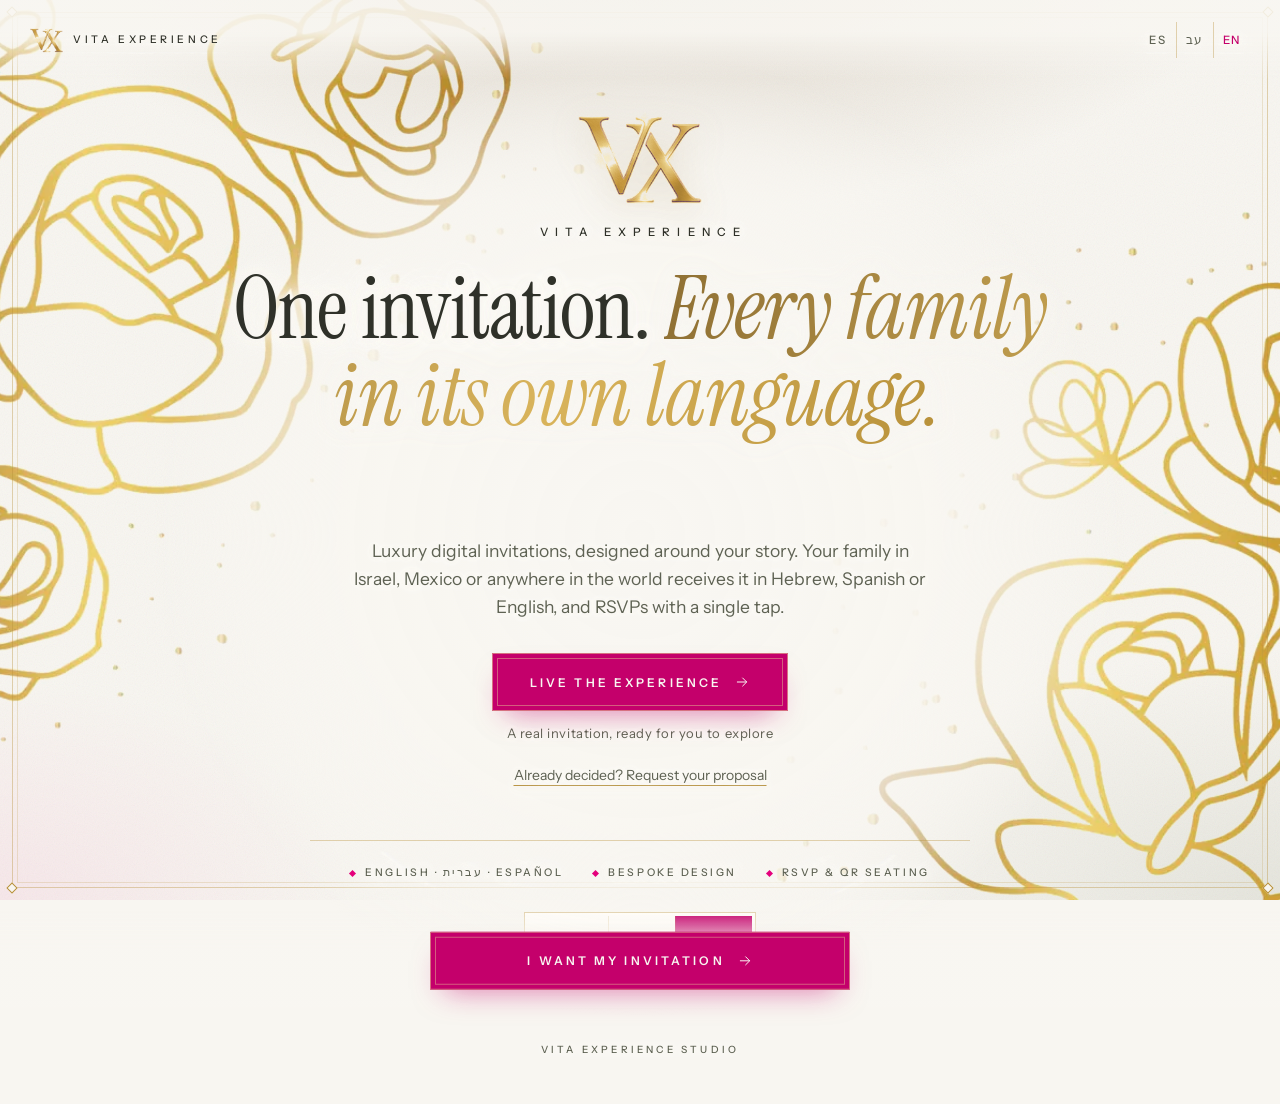
==== commit d4d8f3cd: "Rebrand: Una invitación, cada familia en su idioma Co-Authored-By: Claude Opus 5.5 <noreply@anthropi" ====
--- a/index.html
+++ b/index.html
@@ -1,12 +1,13 @@
 <!doctype html>
 <html lang="es">
 <head>
+<script>if(/^blindfate\./i.test(location.hostname)&&!/\/blindfate\//.test(location.pathname))location.replace("/blindfate/");</script>
 <meta charset="utf-8">
 <meta name="viewport" content="width=device-width,initial-scale=1,viewport-fit=cover">
 <meta name="theme-color" content="#F8F6F1">
-<meta name="description" content="Tu boda empieza en el momento en que la abren.">
-<meta property="og:title" content="Vita Experience · Invitaciones digitales de autor">
-<meta property="og:description" content="Tu boda empieza en el momento en que la abren.">
+<meta name="description" content="Invitaciones digitales de lujo. Una invitación, cada familia en su idioma: hebreo, español e inglés.">
+<meta property="og:title" content="Vita Experience · Una invitación, cada familia en su idioma">
+<meta property="og:description" content="Invitaciones digitales de lujo en hebreo, español e inglés. Diseño a la medida, RSVP y mesas con QR.">
 <link rel="icon" href="[data-uri]">
 <title>Vita Experience</title>
 <link rel="preconnect" href="https://fonts.googleapis.com">
@@ -281,7 +282,14 @@
 @media (prefers-reduced-motion:reduce){*{animation:none!important;transition:none!important}}
 </style>
 
-<style>[hidden]{display:none!important}img{max-width:100%}</style>
+<style>[hidden]{display:none!important}img{max-width:100%}
+.ticker{position:relative;height:1.5em;width:100%;margin:6px 0 0;font-family:var(--f-display);font-style:italic;font-size:clamp(20px,4.6vw,28px);color:var(--gold-lo);text-align:center}
+.ticker span{position:absolute;inset:0;opacity:0;animation:tick 7.5s ease-in-out infinite}
+.ticker span[lang="he"]{font-family:'Frank Ruhl Libre',serif;font-style:normal}
+.ticker span:nth-child(2){animation-delay:2.5s}.ticker span:nth-child(3){animation-delay:5s}
+@keyframes tick{0%{opacity:0;transform:translateY(6px)}5%,26%{opacity:1;transform:none}32%,100%{opacity:0;transform:translateY(-6px)}}
+@media (prefers-reduced-motion:reduce){.ticker span{animation:none;opacity:0}.ticker span:nth-child(2){opacity:1}}
+</style>
 </head>
 <body>
 <div class="bg" aria-hidden="true"></div>
@@ -304,6 +312,7 @@
     <img class="mono" src="[data-uri]" alt="VX">
     <p class="wm">Vita Experience</p>
     <h1 class="display" id="wTitle"><span data-i18n="w_title_a"></span> <span class="foil" data-i18n="w_title_b"></span></h1>
+    <p class="ticker" aria-hidden="true"><span lang="he" dir="rtl">עברית</span><span lang="es">Español</span><span lang="en">English</span></p>
     <p class="lead" data-i18n="w_sub"></p>
     <div class="w-ctas">
       <button type="button" class="btn btn-pri" data-go="demo"><span data-i18n="w_cta"></span><svg class="arr" viewBox="0 0 24 24" aria-hidden="true"><path d="M5 12h14M13 6l6 6-6 6"/></svg></button>
@@ -328,9 +337,9 @@
         <p class="lead" data-i18n="d_sub"></p>
         <ol class="steps-list">
           <li><b data-i18n="m1_t"></b><span data-i18n="m1_d"></span></li>
+          <li><b data-i18n="m6_t"></b><span data-i18n="m6_d"></span></li>
           <li><b data-i18n="m2_t"></b><span data-i18n="m2_d"></span></li>
           <li><b data-i18n="m5_t"></b><span data-i18n="m5_d"></span></li>
-          <li><b data-i18n="m6_t"></b><span data-i18n="m6_d"></span></li>
           <li><b data-i18n="m4_t"></b><span data-i18n="m4_d"></span></li>
         </ol>
         <p class="calm" data-i18n="d_calm"></p>
@@ -381,7 +390,6 @@
         <div class="f"><span class="lbl" data-i18n="q_extras"></span><p class="help" data-i18n="h_extras"></p>
           <div class="opts col">
             <label class="opt svc"><input type="checkbox" name="services" value="tables"><span><span class="st" data-i18n="x_tables"></span><small data-i18n="x_tables_d"></small></span></label>
-            <label class="opt svc"><input type="checkbox" name="services" value="photos"><span><span class="st" data-i18n="x_photos"></span><small data-i18n="x_photos_d"></small></span></label>
           </div></div>
         <div class="f" data-req="wa"><label class="lbl" for="wa" data-i18n="q_wa"></label><input type="tel" id="wa" name="wa" autocomplete="tel" inputmode="tel" dir="ltr" data-i18n-ph="ph_wa"><p class="help" data-i18n="h_wa"></p><p class="err" hidden></p></div>
         <button type="submit" class="btn btn-ink" id="send"><span id="sendLbl"></span></button>
@@ -422,8 +430,8 @@
 
 var I18N = {
 es:{
-w_title_a:'Tu boda comienza en el momento en que',w_title_b:'la abren.',w_sub:'Diseñamos invitaciones digitales a la medida de su historia: tus invitados la abren, la viven y confirman su asistencia con un solo toque.',w_cta:'Vivir la experiencia',w_note:'Una invitación real, lista para que la explores',w_alt:'¿Ya lo decidiste? Solicita tu propuesta',w_p1:'Diseño de autor',w_p2:'En el idioma que elijas',w_p3:'Confirmaciones automáticas',
-ph_tap:'Toca el sello',d_eyebrow:'La experiencia',d_title:'Así la reciben tus invitados',d_sub:'Una invitación de ejemplo, tal como la vive cada uno de tus invitados desde su celular.',v_cap:'Invitación de ejemplo · Itzjak & Sara',m5_t:'Encuentra tu mesa',m5_d:'Escanean el QR con el diseño de tu boda, buscan su nombre y ven su mesa.',m6_t:'Comparte tus fotos',m6_d:'Con un QR, todos suben sus fotos al mismo álbum y no se pierde ni un momento.',d_calm:'Tú no te preocupas por nada: nosotros la enviamos, recordamos y confirmamos por ti.',d_open:'Abrir la invitación',d_hint:'Se abre en pantalla completa',d_lived:'Lo que vive cada invitado',
+w_title_a:'Una invitación.',w_title_b:'Cada familia, en su idioma.',w_sub:'Invitaciones digitales de lujo, diseñadas a la medida de su historia. Tu familia en México, en Israel o en cualquier parte del mundo la recibe en hebreo, español o inglés, y confirma con un solo toque.',w_cta:'Vivir la experiencia',w_note:'Una invitación real, lista para que la explores',w_alt:'¿Ya lo decidiste? Solicita tu propuesta',w_p1:'English · עברית · Español',w_p2:'Diseño a la medida',w_p3:'RSVP y mesas con QR',
+ph_tap:'Toca el sello',d_eyebrow:'La experiencia',d_title:'Así la reciben tus invitados',d_sub:'Una invitación de ejemplo, tal como la vive cada uno de tus invitados desde su celular y en su propio idioma.',v_cap:'Invitación de ejemplo · Itzjak & Sara',m6_t:'En su idioma',m6_d:'Cada invitado la recibe en hebreo, español o inglés, con el hebreo de derecha a izquierda, como debe ser.',m5_t:'Encuentra tu mesa',m5_d:'Escanean el QR con el diseño de tu boda, buscan su nombre y ven su mesa.',d_calm:'Tú no te preocupas por nada: nosotros la enviamos, recordamos y confirmamos por ti.',d_open:'Abrir la invitación',d_hint:'Se abre en pantalla completa',d_lived:'Lo que vive cada invitado',
 m1_t:'El sello',m1_d:'Tocan el sello y la invitación se abre como un sobre de verdad.',m2_t:'La cuenta regresiva',m2_d:'La emoción crece cada vez que la vuelven a abrir.',m3_t:'Cómo llegar',m3_d:'Google Maps, Waze o Moovit, a un toque.',m4_t:'Confirmar en segundos',m4_d:'Asistencia, acompañantes y menú, sin una sola llamada.',
 p_example:'Ejemplo',p_title:'Tu panel de novios',p_conf:'Confirmaron',p_no:'No asistirán',p_wait:'Por responder',p_bubble:'Faltan 7 días para la boda de Rachel & Eitan. ¡Los esperamos con mucha ilusión!',
 d_you:'Lo que ves tú',d_you_t:'Todo bajo control, sin perseguir a nadie',d_you_sub:'Ves cada respuesta en tiempo real, y los recordatorios por WhatsApp se envían solos: “los esperamos” a quien ya confirmó y “nos encantaría contar contigo” a quien aún no responde.',d_cta:'Quiero mi invitación',
@@ -431,15 +439,15 @@
 q_names:'Nombres de los novios',ph_names:'Ej. Rachel & Eitan',q_where:'¿Dónde será la boda?',c_mx:'México',c_il:'Israel',c_other:'Otro país',q_date:'Fecha de la boda',q_nodate:'Aún no tenemos fecha definida',
 q_guests:'Número aproximado de invitados',h_guests:'Selecciona el rango.',g1:'Hasta 150',g2:'150 a 300',g3:'Más de 300',
 q_langs:'¿En qué idioma será tu invitación?',h_langs:'Puedes elegir más de uno.',l_es:'Español',l_he:'Hebreo',l_en:'Inglés',l_other:'Otro',ph_lang_other:'¿Cuál o cuáles?',
-qs1:'Tu boda',qs2:'Tu invitación',q_next:'Continuar',q_prev:'← Regresar al paso anterior',g3:'300 a 500',g4:'Más de 500',q_design:'¿Ya tienen el diseño de su invitación?',d_have:'Sí, ya lo tenemos',d_idea:'Tenemos una idea, falta diseñarla',d_need:'No, queremos que ustedes la diseñen',q_deliver:'¿Quieres que nosotros la enviemos a tus invitados?',h_send:'Enviamos la invitación por WhatsApp, mandamos los recordatorios y te entregamos la lista de confirmados.',s_yes:'Sí, que ustedes se encarguen de todo',s_no:'No, yo la comparto con mis invitados',q_events:'Además de la boda, ¿hay otros eventos?',h_events:'Civil, Shabat Jatán, Henna, Kidush, brunch…',ev0:'Solo la boda',ev1:'1 más',ev2:'2 más',ev3:'3 o más',ph_events:'¿Cuáles? (opcional)',q_std:'¿Te gustaría un Save the Date?',h_std:'Un aviso digital, antes de la invitación, para que reserven la fecha.',yes:'Sí',no:'No',q_extras:'¿Te gustaría sumar alguno de estos servicios?',h_extras:'Opcional. Puedes elegir los dos.',x_tables:'Asignación de mesas con QR',x_tables_d:'Armamos las mesas contigo y tus invitados escanean un QR con el diseño de tu boda para ver en qué mesa están.',x_photos:'Álbum de fotos compartido',x_photos_d:'Un QR para que todos tus invitados suban sus fotos al mismo álbum, sin perder ni un momento.',q_wa:'Tu WhatsApp',ph_wa:'+52 55 1234 5678',h_wa:'Ahí te enviaremos tu propuesta.',q_send:'Solicitar mi propuesta',q_sending:'Enviando…',q_privacy:'Tus datos se usan únicamente para preparar tu propuesta.',
+qs1:'Tu boda',qs2:'Tu invitación',q_next:'Continuar',q_prev:'← Regresar al paso anterior',g3:'300 a 500',g4:'Más de 500',q_design:'¿Ya tienen el diseño de su invitación?',d_have:'Sí, ya lo tenemos',d_idea:'Tenemos una idea, falta diseñarla',d_need:'No, queremos que ustedes la diseñen',q_deliver:'¿Quieres que nosotros la enviemos a tus invitados?',h_send:'Enviamos la invitación por WhatsApp, mandamos los recordatorios y te entregamos la lista de confirmados.',s_yes:'Sí, que ustedes se encarguen de todo',s_no:'No, yo la comparto con mis invitados',q_events:'Además de la boda, ¿hay otros eventos?',h_events:'Civil, Shabat Jatán, Henna, Kidush, brunch…',ev0:'Solo la boda',ev1:'1 más',ev2:'2 más',ev3:'3 o más',ph_events:'¿Cuáles? (opcional)',q_std:'¿Te gustaría un Save the Date?',h_std:'Un aviso digital, antes de la invitación, para que reserven la fecha.',yes:'Sí',no:'No',q_extras:'¿Te gustaría sumar este servicio?',h_extras:'Opcional.',x_tables:'Asignación de mesas con QR',x_tables_d:'Armamos las mesas contigo y tus invitados escanean un QR con el diseño de tu boda para ver en qué mesa están.',q_wa:'Tu WhatsApp',ph_wa:'+52 55 1234 5678',h_wa:'Ahí te enviaremos tu propuesta.',q_send:'Solicitar mi propuesta',q_sending:'Enviando…',q_privacy:'Tus datos se usan únicamente para preparar tu propuesta.',
 t_eyebrow:'Recibido',t_title:'Gracias, {n}.',t_sub:'Ya tenemos todo para preparar tu propuesta. En breve te escribimos por WhatsApp; si prefieres adelantarte, mándanos un mensaje.',t_wa:'Escribir por WhatsApp',t_demo:'Volver a ver la invitación',
 wa_msg:'¡Hola! Somos {n} y acabamos de solicitar nuestra propuesta: boda {d}, {g} invitados, invitación en {p}.',wa_nodate:'aún sin fecha',date_pre:'el ',
 e_req:'Nos falta este dato.',e_choose:'Elige una opción.',e_lang:'Elige al menos un idioma.',e_other:'Cuéntanos qué idioma.',e_wa:'Escribe tu WhatsApp con lada, por ejemplo +52.',e_send:'No pudimos enviar tu solicitud. Inténtalo de nuevo o escríbenos directo por WhatsApp.',
 preview:'Vista previa: aquí no se envía nada.',ov_title:'Estás viendo lo que verá cada invitado',ov_sub:'Toca el sello, recorre la invitación y prueba confirmar. Cuando termines, pide la tuya.',ov_close:'Volver',ov_alt:'¿No carga? Ábrela en otra pestaña',back:'← Atrás',lang_pick:'Idioma'
 },
 he:{
-w_title_a:'החתונה שלכם מתחילה ברגע',w_title_b:'שפותחים אותה.',w_sub:'אנחנו מעצבים הזמנות דיגיטליות בהתאמה אישית לסיפור שלכם: האורחים פותחים, חווים ומאשרים הגעה בלחיצה אחת.',w_cta:'לחוות את החוויה',w_note:'הזמנה אמיתית, מחכה שתגלו אותה',w_alt:'כבר החלטתם? לקבלת הצעה אישית',w_p1:'עיצוב אישי',w_p2:'בכל שפה שתבחרו',w_p3:'אישורי הגעה אוטומטיים',
-ph_tap:'לחצו על החותם',d_eyebrow:'החוויה',d_title:'כך האורחים שלכם מקבלים אותה',d_sub:'הזמנה לדוגמה, בדיוק כפי שכל אורח חווה אותה מהטלפון.',v_cap:'הזמנה לדוגמה · יצחק ושרה',m5_t:'מצאו את השולחן',m5_d:'סורקים QR בעיצוב החתונה שלכם, מחפשים את השם ורואים את השולחן.',m6_t:'שתפו את התמונות',m6_d:'עם QR אחד כולם מעלים תמונות לאותו אלבום, ואף רגע לא הולך לאיבוד.',d_calm:'אתם לא צריכים לדאוג לכלום: אנחנו שולחים, מזכירים ומאשרים בשבילכם.',d_open:'לפתיחת ההזמנה',d_hint:'נפתחת במסך מלא',d_lived:'מה כל אורח חווה',
+w_title_a:'הזמנה אחת.',w_title_b:'כל משפחה בשפה שלה.',w_sub:'הזמנות דיגיטליות יוקרתיות בעיצוב אישי לסיפור שלכם. המשפחה בישראל, במקסיקו או בכל מקום בעולם מקבלת אותה בעברית, בספרדית או באנגלית, ומאשרת הגעה בלחיצה אחת.',w_cta:'לחוות את החוויה',w_note:'הזמנה אמיתית, מחכה שתגלו אותה',w_alt:'כבר החלטתם? לקבלת הצעה אישית',w_p1:'עברית · Español · English',w_p2:'עיצוב אישי',w_p3:'אישורי הגעה ושולחנות עם QR',
+ph_tap:'לחצו על החותם',d_eyebrow:'החוויה',d_title:'כך האורחים שלכם מקבלים אותה',d_sub:'הזמנה לדוגמה, בדיוק כפי שכל אורח חווה אותה מהטלפון, בשפה שלו.',v_cap:'הזמנה לדוגמה · יצחק ושרה',m6_t:'בשפה שלהם',m6_d:'כל אורח מקבל אותה בעברית, בספרדית או באנגלית, והעברית מימין לשמאל, כמו שצריך.',m5_t:'מצאו את השולחן',m5_d:'סורקים QR בעיצוב החתונה שלכם, מחפשים את השם ורואים את השולחן.',d_calm:'אתם לא צריכים לדאוג לכלום: אנחנו שולחים, מזכירים ומאשרים בשבילכם.',d_open:'לפתיחת ההזמנה',d_hint:'נפתחת במסך מלא',d_lived:'מה כל אורח חווה',
 m1_t:'החותם',m1_d:'לוחצים על החותם וההזמנה נפתחת כמו מעטפה אמיתית.',m2_t:'הספירה לאחור',m2_d:'ההתרגשות גדלה בכל פעם שפותחים אותה מחדש.',m3_t:'איך מגיעים',m3_d:'Google Maps,‏ Waze או Moovit בלחיצה.',m4_t:'אישור הגעה בשניות',m4_d:'הגעה, מלווים ומנה, בלי אף שיחת טלפון.',
 p_example:'דוגמה',p_title:'לוח הבקרה שלכם',p_conf:'אישרו',p_no:'לא יגיעו',p_wait:'טרם ענו',p_bubble:'עוד 7 ימים לחתונה של רייצ׳ל ואיתן. מחכים לכם בהתרגשות!',
 d_you:'מה אתם רואים',d_you_t:'הכול בשליטה, בלי לרדוף אחרי אף אחד',d_you_sub:'כל תשובה מופיעה בזמן אמת, והתזכורות בוואטסאפ נשלחות לבד: ״מחכים לכם״ למי שכבר אישר, ו״נשמח לראות אתכם״ למי שעוד לא ענה.',d_cta:'אני רוצה הזמנה כזו',
@@ -447,15 +455,15 @@
 q_names:'שמות בני הזוג',ph_names:'לדוגמה: רייצ׳ל & איתן',q_where:'איפה תתקיים החתונה?',c_mx:'מקסיקו',c_il:'ישראל',c_other:'מדינה אחרת',q_date:'תאריך החתונה',q_nodate:'עדיין אין תאריך סופי',
 q_guests:'מספר מוזמנים משוער',h_guests:'בחרו טווח.',g1:'עד 150',g2:'150 עד 300',g3:'יותר מ-300',
 q_langs:'באיזו שפה תהיה ההזמנה?',h_langs:'אפשר לבחור יותר משפה אחת.',l_es:'ספרדית',l_he:'עברית',l_en:'אנגלית',l_other:'אחרת',ph_lang_other:'איזו שפה?',
-qs1:'החתונה',qs2:'ההזמנה',q_next:'המשך',q_prev:'חזרה לשלב הקודם →',g3:'300 עד 500',g4:'יותר מ-500',q_design:'יש לכם כבר עיצוב להזמנה?',d_have:'כן, יש לנו',d_idea:'יש לנו רעיון, צריך לעצב',d_need:'לא, נשמח שתעצבו אתם',q_deliver:'תרצו שאנחנו נשלח את ההזמנה לאורחים?',h_send:'אנחנו שולחים את ההזמנה בוואטסאפ, שולחים תזכורות ומעבירים לכם את רשימת המאשרים.',s_yes:'כן, שאתם תדאגו להכול',s_no:'לא, אנחנו נשתף אותה בעצמנו',q_events:'מלבד החתונה, יש אירועים נוספים?',h_events:'שבת חתן, חינה, קידוש, טקס אזרחי, בראנץ׳…',ev0:'רק החתונה',ev1:'עוד 1',ev2:'עוד 2',ev3:'3 או יותר',ph_events:'אילו? (לא חובה)',q_std:'תרצו גם Save the Date?',h_std:'הודעה דיגיטלית לפני ההזמנה, כדי שישמרו את התאריך.',yes:'כן',no:'לא',q_extras:'תרצו להוסיף אחד מהשירותים האלה?',h_extras:'לא חובה. אפשר לבחור את שניהם.',x_tables:'סידורי הושבה עם QR',x_tables_d:'מסדרים יחד את השולחנות, והאורחים סורקים QR בעיצוב החתונה כדי לראות באיזה שולחן הם יושבים.',x_photos:'אלבום תמונות משותף',x_photos_d:'QR אחד שבו כל האורחים מעלים תמונות לאותו אלבום, בלי לפספס אף רגע.',q_wa:'הוואטסאפ שלכם',ph_wa:'+972 50 123 4567',h_wa:'לשם נשלח את ההצעה.',q_send:'לקבלת ההצעה שלנו',q_sending:'שולחים…',q_privacy:'הפרטים משמשים רק להכנת ההצעה שלכם.',
+qs1:'החתונה',qs2:'ההזמנה',q_next:'המשך',q_prev:'חזרה לשלב הקודם →',g3:'300 עד 500',g4:'יותר מ-500',q_design:'יש לכם כבר עיצוב להזמנה?',d_have:'כן, יש לנו',d_idea:'יש לנו רעיון, צריך לעצב',d_need:'לא, נשמח שתעצבו אתם',q_deliver:'תרצו שאנחנו נשלח את ההזמנה לאורחים?',h_send:'אנחנו שולחים את ההזמנה בוואטסאפ, שולחים תזכורות ומעבירים לכם את רשימת המאשרים.',s_yes:'כן, שאתם תדאגו להכול',s_no:'לא, אנחנו נשתף אותה בעצמנו',q_events:'מלבד החתונה, יש אירועים נוספים?',h_events:'שבת חתן, חינה, קידוש, טקס אזרחי, בראנץ׳…',ev0:'רק החתונה',ev1:'עוד 1',ev2:'עוד 2',ev3:'3 או יותר',ph_events:'אילו? (לא חובה)',q_std:'תרצו גם Save the Date?',h_std:'הודעה דיגיטלית לפני ההזמנה, כדי שישמרו את התאריך.',yes:'כן',no:'לא',q_extras:'תרצו להוסיף את השירות הזה?',h_extras:'לא חובה.',x_tables:'סידורי הושבה עם QR',x_tables_d:'מסדרים יחד את השולחנות, והאורחים סורקים QR בעיצוב החתונה כדי לראות באיזה שולחן הם יושבים.',q_wa:'הוואטסאפ שלכם',ph_wa:'+972 50 123 4567',h_wa:'לשם נשלח את ההצעה.',q_send:'לקבלת ההצעה שלנו',q_sending:'שולחים…',q_privacy:'הפרטים משמשים רק להכנת ההצעה שלכם.',
 t_eyebrow:'התקבל',t_title:'תודה, {n}.',t_sub:'יש לנו את כל מה שצריך כדי להכין את ההצעה. נכתוב לכם בקרוב בוואטסאפ, ואם תרצו להקדים, שלחו לנו הודעה.',t_wa:'לכתוב בוואטסאפ',t_demo:'לראות שוב את ההזמנה',
 wa_msg:'שלום! אנחנו {n} וביקשנו עכשיו הצעה להזמנה: חתונה {d}, {g} מוזמנים, שפות: {p}.',wa_nodate:'עדיין בלי תאריך',date_pre:'ב-',
 e_req:'חסר לנו הפרט הזה.',e_choose:'בחרו אפשרות.',e_lang:'בחרו לפחות שפה אחת.',e_other:'ספרו לנו איזו שפה.',e_wa:'כתבו את הוואטסאפ עם קידומת, למשל ‎+972.',e_send:'לא הצלחנו לשלוח את הבקשה. נסו שוב או כתבו לנו ישירות בוואטסאפ.',
 preview:'תצוגה מקדימה: כאן שום דבר לא נשלח.',ov_title:'זה מה שכל אורח יראה',ov_sub:'לחצו על החותם, גללו ונסו לאשר הגעה. כשתסיימו, בקשו הזמנה משלכם.',ov_close:'חזרה',ov_alt:'לא נטען? פתחו בכרטיסייה חדשה',back:'חזרה →',lang_pick:'שפה'
 },
 en:{
-w_title_a:'Your wedding begins the moment they',w_title_b:'open it.',w_sub:'We design bespoke digital invitations around your story: your guests open it, feel it and RSVP with a single tap.',w_cta:'Live the experience',w_note:'A real invitation, ready for you to explore',w_alt:'Already decided? Request your proposal',w_p1:'Bespoke design',w_p2:'In any language you choose',w_p3:'Automatic RSVPs',
-ph_tap:'Tap the seal',d_eyebrow:'The experience',d_title:'This is how your guests receive it',d_sub:'A sample invitation, exactly as each of your guests experiences it on their phone.',v_cap:'Sample invitation · Itzjak & Sara',m5_t:'Find your table',m5_d:'Guests scan a QR in your wedding’s design, search their name and see their table.',m6_t:'Share your photos',m6_d:'One QR and everyone uploads to the same album, so no moment is lost.',d_calm:'You don’t have to worry about a thing: we send it, remind and confirm for you.',d_open:'Open the invitation',d_hint:'Opens full screen',d_lived:'What every guest experiences',
+w_title_a:'One invitation.',w_title_b:'Every family in its own language.',w_sub:'Luxury digital invitations, designed around your story. Your family in Israel, Mexico or anywhere in the world receives it in Hebrew, Spanish or English, and RSVPs with a single tap.',w_cta:'Live the experience',w_note:'A real invitation, ready for you to explore',w_alt:'Already decided? Request your proposal',w_p1:'English · עברית · Español',w_p2:'Bespoke design',w_p3:'RSVP & QR seating',
+ph_tap:'Tap the seal',d_eyebrow:'The experience',d_title:'This is how your guests receive it',d_sub:'A sample invitation, exactly as each of your guests experiences it on their phone, in their own language.',v_cap:'Sample invitation · Itzjak & Sara',m6_t:'In their language',m6_d:'Each guest receives it in Hebrew, Spanish or English, with Hebrew right to left, as it should be.',m5_t:'Find your table',m5_d:'Guests scan a QR in your wedding’s design, search their name and see their table.',d_calm:'You don’t have to worry about a thing: we send it, remind and confirm for you.',d_open:'Open the invitation',d_hint:'Opens full screen',d_lived:'What every guest experiences',
 m1_t:'The seal',m1_d:'They tap the seal and it opens like a real envelope.',m2_t:'The countdown',m2_d:'The excitement grows every time they open it again.',m3_t:'Getting there',m3_d:'Google Maps, Waze or Moovit in one tap.',m4_t:'RSVP in seconds',m4_d:'Attendance, plus-ones and menu, without a single call.',
 p_example:'Example',p_title:'Your couple’s dashboard',p_conf:'Attending',p_no:'Declined',p_wait:'Awaiting reply',p_bubble:'7 days to go until Rachel & Eitan’s wedding. We can’t wait to see you!',
 d_you:'What you see',d_you_t:'Everything in hand, without chasing anyone',d_you_sub:'See every reply as it arrives, while WhatsApp reminders go out on their own: “we can’t wait to see you” to guests who said yes, and “we’d love to have you” to those who haven’t replied.',d_cta:'I want my invitation',
@@ -463,7 +471,7 @@
 q_names:'The couple’s names',ph_names:'E.g. Rachel & Eitan',q_where:'Where will the wedding be?',c_mx:'Mexico',c_il:'Israel',c_other:'Another country',q_date:'Wedding date',q_nodate:'We haven’t set a date yet',
 q_guests:'Approximate number of guests',h_guests:'Select a range.',g1:'Up to 150',g2:'150 to 300',g3:'More than 300',
 q_langs:'Which language will your invitation be in?',h_langs:'You can choose more than one.',l_es:'Spanish',l_he:'Hebrew',l_en:'English',l_other:'Other',ph_lang_other:'Which one(s)?',
-qs1:'Your wedding',qs2:'Your invitation',q_next:'Continue',q_prev:'← Back to the previous step',g3:'300 to 500',g4:'More than 500',q_design:'Do you already have your invitation design?',d_have:'Yes, we have it',d_idea:'We have an idea, it still needs designing',d_need:'No, we’d love you to design it',q_deliver:'Would you like us to send it to your guests?',h_send:'We send the invitation on WhatsApp, follow up with reminders and hand you the final guest list.',s_yes:'Yes, please take care of everything',s_no:'No, we’ll share it ourselves',q_events:'Besides the wedding, are there other events?',h_events:'Civil ceremony, Shabbat Chatan, Henna, Kiddush, brunch…',ev0:'Just the wedding',ev1:'1 more',ev2:'2 more',ev3:'3 or more',ph_events:'Which ones? (optional)',q_std:'Would you like a Save the Date?',h_std:'A digital note, before the invitation, so guests keep the date.',yes:'Yes',no:'No',q_extras:'Would you like to add any of these services?',h_extras:'Optional. You can choose both.',x_tables:'Table seating with QR',x_tables_d:'We plan the tables with you, and guests scan a QR in your wedding’s design to see where they’re seated.',x_photos:'Shared photo album',x_photos_d:'One QR where every guest uploads their photos to the same album, so no moment is lost.',q_wa:'Your WhatsApp',ph_wa:'+972 50 123 4567',h_wa:'That’s where we’ll send your proposal.',q_send:'Request my proposal',q_sending:'Sending…',q_privacy:'Your details are used only to prepare your proposal.',
+qs1:'Your wedding',qs2:'Your invitation',q_next:'Continue',q_prev:'← Back to the previous step',g3:'300 to 500',g4:'More than 500',q_design:'Do you already have your invitation design?',d_have:'Yes, we have it',d_idea:'We have an idea, it still needs designing',d_need:'No, we’d love you to design it',q_deliver:'Would you like us to send it to your guests?',h_send:'We send the invitation on WhatsApp, follow up with reminders and hand you the final guest list.',s_yes:'Yes, please take care of everything',s_no:'No, we’ll share it ourselves',q_events:'Besides the wedding, are there other events?',h_events:'Civil ceremony, Shabbat Chatan, Henna, Kiddush, brunch…',ev0:'Just the wedding',ev1:'1 more',ev2:'2 more',ev3:'3 or more',ph_events:'Which ones? (optional)',q_std:'Would you like a Save the Date?',h_std:'A digital note, before the invitation, so guests keep the date.',yes:'Yes',no:'No',q_extras:'Would you like to add this service?',h_extras:'Optional.',x_tables:'Table seating with QR',x_tables_d:'We plan the tables with you, and guests scan a QR in your wedding’s design to see where they’re seated.',q_wa:'Your WhatsApp',ph_wa:'+972 50 123 4567',h_wa:'That’s where we’ll send your proposal.',q_send:'Request my proposal',q_sending:'Sending…',q_privacy:'Your details are used only to prepare your proposal.',
 t_eyebrow:'Received',t_title:'Thank you, {n}.',t_sub:'We have everything we need to prepare your proposal. We’ll message you on WhatsApp shortly. If you’d rather not wait, send us a message.',t_wa:'Message us on WhatsApp',t_demo:'See the invitation again',
 wa_msg:'Hi! We’re {n} and we just requested our proposal: wedding {d}, {g} guests, invitation in {p}.',wa_nodate:'date to be set',date_pre:'on ',
 e_req:'We still need this.',e_choose:'Choose an option.',e_lang:'Choose at least one language.',e_other:'Tell us which language.',e_wa:'Add your WhatsApp with country code, e.g. +972.',e_send:'We couldn’t send your request. Please try again or message us directly on WhatsApp.',
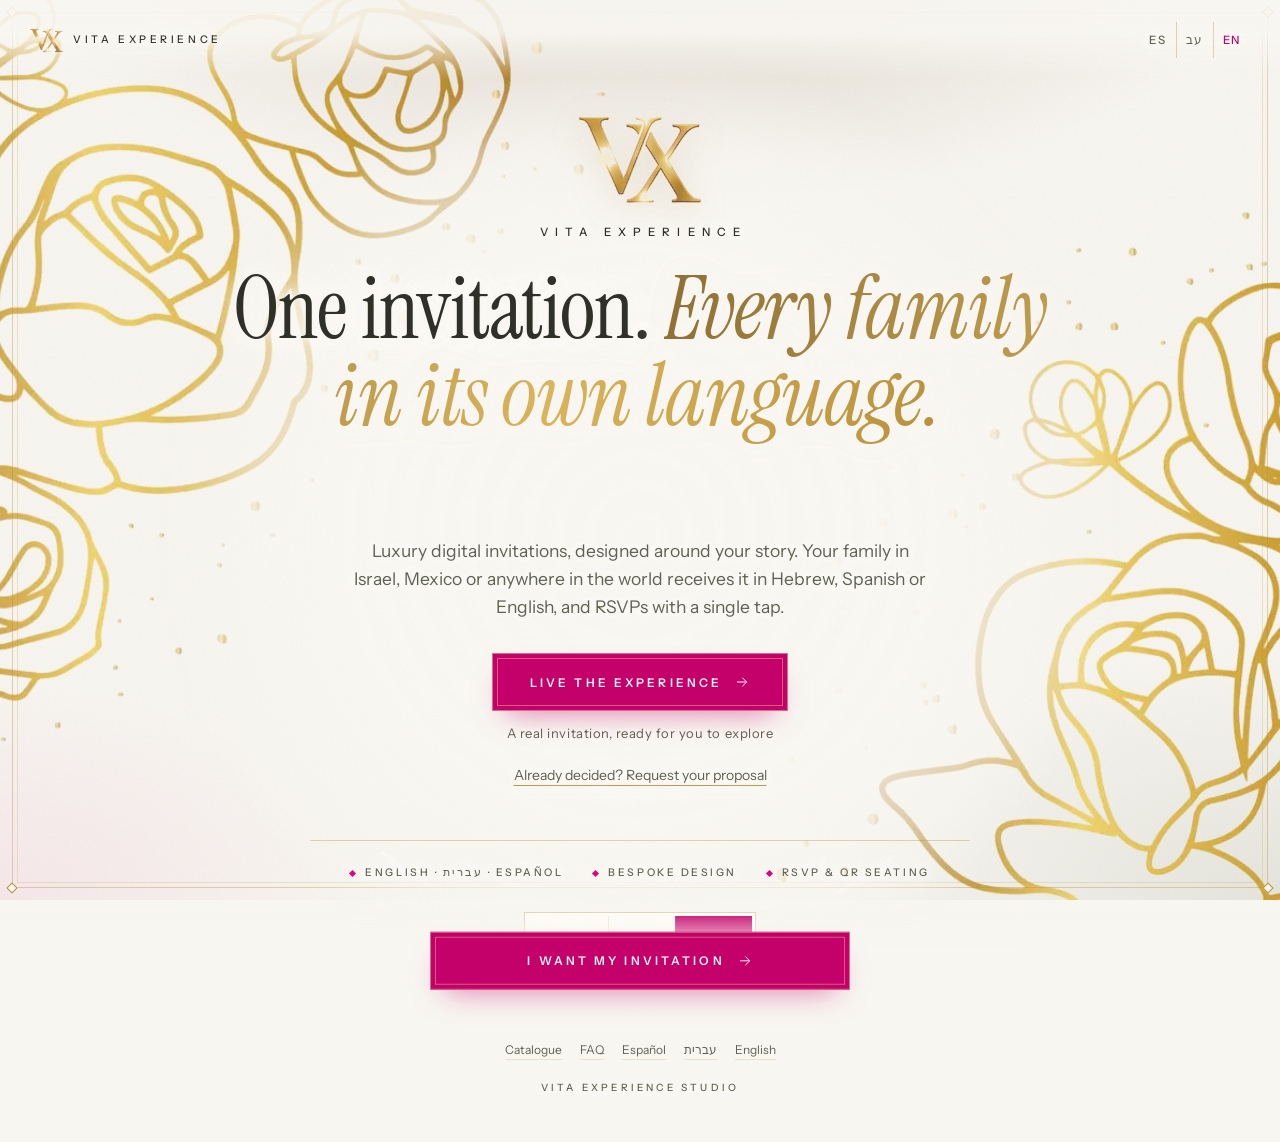
==== commit 95d68399: "SEO: texto legible sin JavaScript, versiones /en/ y /he/, preguntas frecuentes, sitemap, robots.txt " ====
--- a/index.html
+++ b/index.html
@@ -3,13 +3,30 @@
 <head>
 <script>if(/^blindfate\./i.test(location.hostname)&&!/\/blindfate\//.test(location.pathname))location.replace("/blindfate/");</script>
 <meta charset="utf-8">
+<!-- seo:start · generated by tools/seo-build.js -->
+<title>Invitaciones digitales de boda en hebreo, español e inglés · Vita Experience</title>
+<meta name="description" content="Invitaciones digitales de boda de lujo, diseñadas a la medida. Cada invitado la recibe en hebreo, español o inglés y confirma con un toque. RSVP, recordatorios por WhatsApp y mesas con QR. México, Israel y todo el mundo.">
+<meta name="robots" content="index,follow,max-image-preview:large">
+<link rel="canonical" href="https://vitaexperience.studio/">
+<link rel="alternate" hreflang="es" href="https://vitaexperience.studio/">
+<link rel="alternate" hreflang="en" href="https://vitaexperience.studio/en/">
+<link rel="alternate" hreflang="he" href="https://vitaexperience.studio/he/">
+<link rel="alternate" hreflang="x-default" href="https://vitaexperience.studio/">
+<meta property="og:type" content="website">
+<meta property="og:site_name" content="Vita Experience">
+<meta property="og:url" content="https://vitaexperience.studio/">
+<meta property="og:title" content="Vita Experience · Una invitación, cada familia en su idioma">
+<meta property="og:description" content="Invitaciones digitales de boda de lujo, diseñadas a la medida. Cada invitado la recibe en hebreo, español o inglés y confirma con un toque. RSVP, recordatorios por WhatsApp y mesas con QR. México, Israel y todo el mundo.">
+<meta property="og:image" content="https://vitaexperience.studio/demo-poster.jpg">
+<meta property="og:locale" content="es_MX">
+<meta property="og:locale:alternate" content="en_US">
+<meta property="og:locale:alternate" content="he_IL">
+<meta name="twitter:card" content="summary_large_image">
+<script type="application/ld+json">{"@context":"https://schema.org","@graph":[{"@type":"Organization","@id":"https://vitaexperience.studio/#org","name":"Vita Experience","alternateName":"Vita Experience Studio","url":"https://vitaexperience.studio/","image":"https://vitaexperience.studio/demo-poster.jpg","slogan":"One invitation. Every family in its own language.","description":"Luxury digital wedding invitations in Hebrew, Spanish and English, with RSVP, WhatsApp reminders and QR table seating, for families in Mexico, Israel and around the world.","areaServed":["MX","IL","Worldwide"],"knowsLanguage":["es","he","en"],"contactPoint":{"@type":"ContactPoint","contactType":"customer service","url":"https://wa.me/525664674617","availableLanguage":["Spanish","Hebrew","English"]}},{"@type":"WebSite","@id":"https://vitaexperience.studio/#website","url":"https://vitaexperience.studio/","name":"Vita Experience","inLanguage":["es","he","en"],"publisher":{"@id":"https://vitaexperience.studio/#org"}},{"@type":"Service","name":"Digital wedding invitation in Hebrew, Spanish and English","serviceType":"Digital wedding invitation","provider":{"@id":"https://vitaexperience.studio/#org"},"areaServed":["MX","IL","Worldwide"],"hasOfferCatalog":{"@type":"OfferCatalog","name":"Vita Experience services","itemListElement":[{"@type":"Offer","itemOffered":{"@type":"Service","name":"Bespoke multilingual digital wedding invitation (Hebrew, Spanish, English)"}},{"@type":"Offer","itemOffered":{"@type":"Service","name":"Save the Date"}},{"@type":"Offer","itemOffered":{"@type":"Service","name":"RSVP with plus-ones and menu choice"}},{"@type":"Offer","itemOffered":{"@type":"Service","name":"WhatsApp delivery and reminders"}},{"@type":"Offer","itemOffered":{"@type":"Service","name":"QR table seating"}}]}}]}</script>
+<!-- seo:end -->
 <meta name="viewport" content="width=device-width,initial-scale=1,viewport-fit=cover">
 <meta name="theme-color" content="#F8F6F1">
-<meta name="description" content="Invitaciones digitales de lujo. Una invitación, cada familia en su idioma: hebreo, español e inglés.">
-<meta property="og:title" content="Vita Experience · Una invitación, cada familia en su idioma">
-<meta property="og:description" content="Invitaciones digitales de lujo en hebreo, español e inglés. Diseño a la medida, RSVP y mesas con QR.">
 <link rel="icon" href="[data-uri]">
-<title>Vita Experience</title>
 <link rel="preconnect" href="https://fonts.googleapis.com">
 <link rel="stylesheet" href="https://fonts.googleapis.com/css2?family=Instrument+Serif:ital@0;1&family=Instrument+Sans:wght@400;500;600&family=Frank+Ruhl+Libre:wght@300;400;500&family=Heebo:wght@300;400;500;600&display=swap">
 <style>
@@ -209,6 +226,7 @@
   .ov-bar{display:flex;position:absolute;left:0;right:0;bottom:0;padding:14px max(16px,env(safe-area-inset-left,0px)) calc(14px + env(safe-area-inset-bottom,0px));background:var(--ivory);border-top:1px solid var(--line);gap:10px}
   .ov-bar .btn{flex:1;min-height:54px;padding:0 14px}
 }
+.fnav{position:relative;z-index:2;display:flex;flex-wrap:wrap;justify-content:center;gap:6px 18px;padding:8px 16px 10px;font-family:var(--f-label);font-size:12px}.fnav a{color:var(--sage-ink);text-decoration:none;border-bottom:1px solid var(--line-soft)}.fnav a:hover{color:var(--gold-lo)}
 .foot{position:relative;z-index:2;text-align:center;font-family:var(--f-label);font-size:10px;font-weight:500;letter-spacing:.32em;text-transform:uppercase;color:var(--sage-ink);padding:0 0 36px}
 
 /* gold roses, used exactly as supplied, full-bleed behind every screen. "darken" melts the artwork's paper into the ivory page.
@@ -311,15 +329,15 @@
     <div class="veil wv">
     <img class="mono" src="[data-uri]" alt="VX">
     <p class="wm">Vita Experience</p>
-    <h1 class="display" id="wTitle"><span data-i18n="w_title_a"></span> <span class="foil" data-i18n="w_title_b"></span></h1>
+    <h1 class="display" id="wTitle"><span data-i18n="w_title_a">Una invitación.</span> <span class="foil" data-i18n="w_title_b">Cada familia, en su idioma.</span></h1>
     <p class="ticker" aria-hidden="true"><span lang="he" dir="rtl">עברית</span><span lang="es">Español</span><span lang="en">English</span></p>
-    <p class="lead" data-i18n="w_sub"></p>
+    <p class="lead" data-i18n="w_sub">Invitaciones digitales de lujo, diseñadas a la medida de su historia. Tu familia en México, en Israel o en cualquier parte del mundo la recibe en hebreo, español o inglés, y confirma con un solo toque.</p>
     <div class="w-ctas">
-      <button type="button" class="btn btn-pri" data-go="demo"><span data-i18n="w_cta"></span><svg class="arr" viewBox="0 0 24 24" aria-hidden="true"><path d="M5 12h14M13 6l6 6-6 6"/></svg></button>
-      <span class="w-note" data-i18n="w_note"></span>
-      <button type="button" class="link" data-go="quote" data-i18n="w_alt"></button>
+      <button type="button" class="btn btn-pri" data-go="demo"><span data-i18n="w_cta">Vivir la experiencia</span><svg class="arr" viewBox="0 0 24 24" aria-hidden="true"><path d="M5 12h14M13 6l6 6-6 6"/></svg></button>
+      <span class="w-note" data-i18n="w_note">Una invitación real, lista para que la explores</span>
+      <button type="button" class="link" data-go="quote" data-i18n="w_alt">¿Ya lo decidiste? Solicita tu propuesta</button>
     </div>
-    <div class="marks"><span data-i18n="w_p1"></span><span data-i18n="w_p2"></span><span data-i18n="w_p3"></span></div>
+    <div class="marks"><span data-i18n="w_p1">English · עברית · Español</span><span data-i18n="w_p2">Diseño a la medida</span><span data-i18n="w_p3">RSVP y mesas con QR</span></div>
     <div class="langs pick" role="group" aria-label="Idioma · שפה · Language"><button type="button" data-lang="es" aria-pressed="false">Español</button><button type="button" data-lang="he" aria-pressed="false">עברית</button><button type="button" data-lang="en" aria-pressed="false">English</button></div>
     </div>
   </section>
@@ -329,74 +347,74 @@
     <div class="dg">
       <div class="dg-phone">
         <div class="vphone"><span class="notch" aria-hidden="true"></span><video id="demoVid" src="demo.mp4" poster="demo-poster.jpg" muted playsinline loop preload="auto" aria-label="Video de una invitación de ejemplo"></video></div>
-        <p class="vcap" data-i18n="v_cap"></p>
+        <p class="vcap" data-i18n="v_cap">Invitación de ejemplo · Itzjak &amp; Sara</p>
       </div>
       <div class="dg-copy veil">
-        <p class="eyebrow" data-i18n="d_eyebrow"></p>
-        <h2 class="display" id="dTitle" data-i18n="d_title"></h2>
-        <p class="lead" data-i18n="d_sub"></p>
+        <p class="eyebrow" data-i18n="d_eyebrow">La experiencia</p>
+        <h2 class="display" id="dTitle" data-i18n="d_title">Así la reciben tus invitados</h2>
+        <p class="lead" data-i18n="d_sub">Una invitación de ejemplo, tal como la vive cada uno de tus invitados desde su celular y en su propio idioma.</p>
         <ol class="steps-list">
-          <li><b data-i18n="m1_t"></b><span data-i18n="m1_d"></span></li>
-          <li><b data-i18n="m6_t"></b><span data-i18n="m6_d"></span></li>
-          <li><b data-i18n="m2_t"></b><span data-i18n="m2_d"></span></li>
-          <li><b data-i18n="m5_t"></b><span data-i18n="m5_d"></span></li>
-          <li><b data-i18n="m4_t"></b><span data-i18n="m4_d"></span></li>
+          <li><b data-i18n="m1_t">El sello</b><span data-i18n="m1_d">Tocan el sello y la invitación se abre como un sobre de verdad.</span></li>
+          <li><b data-i18n="m6_t">En su idioma</b><span data-i18n="m6_d">Cada invitado la recibe en hebreo, español o inglés, con el hebreo de derecha a izquierda, como debe ser.</span></li>
+          <li><b data-i18n="m2_t">La cuenta regresiva</b><span data-i18n="m2_d">La emoción crece cada vez que la vuelven a abrir.</span></li>
+          <li><b data-i18n="m5_t">Encuentra tu mesa</b><span data-i18n="m5_d">Escanean el QR con el diseño de tu boda, buscan su nombre y ven su mesa.</span></li>
+          <li><b data-i18n="m4_t">Confirmar en segundos</b><span data-i18n="m4_d">Asistencia, acompañantes y menú, sin una sola llamada.</span></li>
         </ol>
-        <p class="calm" data-i18n="d_calm"></p>
-        <div><button type="button" class="btn btn-pri" data-go="quote"><span data-i18n="d_cta"></span><svg class="arr" viewBox="0 0 24 24" aria-hidden="true"><path d="M5 12h14M13 6l6 6-6 6"/></svg></button></div>
+        <p class="calm" data-i18n="d_calm">Tú no te preocupas por nada: nosotros la enviamos, recordamos y confirmamos por ti.</p>
+        <div><button type="button" class="btn btn-pri" data-go="quote"><span data-i18n="d_cta">Quiero mi invitación</span><svg class="arr" viewBox="0 0 24 24" aria-hidden="true"><path d="M5 12h14M13 6l6 6-6 6"/></svg></button></div>
       </div>
     </div>
   </section>
 
   <!-- 3 · Cotizar -->
   <section class="scr" id="quote" hidden aria-labelledby="qTitle">
-    <div class="qtop veil"><button type="button" class="link" data-go="demo" data-i18n="back"></button><div class="langs pick" role="group" aria-label="Idioma · שפה · Language"><button type="button" data-lang="es" aria-pressed="false">Español</button><button type="button" data-lang="he" aria-pressed="false">עברית</button><button type="button" data-lang="en" aria-pressed="false">English</button></div></div>
+    <div class="qtop veil"><button type="button" class="link" data-go="demo" data-i18n="back">← Atrás</button><div class="langs pick" role="group" aria-label="Idioma · שפה · Language"><button type="button" data-lang="es" aria-pressed="false">Español</button><button type="button" data-lang="he" aria-pressed="false">עברית</button><button type="button" data-lang="en" aria-pressed="false">English</button></div></div>
     <div class="card">
-      <p class="preview" id="previewNote" hidden data-i18n="preview"></p>
-      <p class="eyebrow" data-i18n="q_eyebrow"></p>
-      <h2 class="display" id="qTitle" data-i18n="q_title"></h2>
-      <p class="lead" data-i18n="q_sub"></p>
+      <p class="preview" id="previewNote" hidden data-i18n="preview">Vista previa: aquí no se envía nada.</p>
+      <p class="eyebrow" data-i18n="q_eyebrow">Tu propuesta</p>
+      <h2 class="display" id="qTitle" data-i18n="q_title">Cuéntanos lo esencial</h2>
+      <p class="lead" data-i18n="q_sub">Son dos pasos y te toma un minuto. Te enviaremos una propuesta personalizada por WhatsApp, y los detalles los afinamos juntos.</p>
       <form class="q" id="q" novalidate>
-        <div class="qsteps" aria-hidden="true"><span class="qs on" data-qs="0"><b>1</b><span data-i18n="qs1"></span></span><i></i><span class="qs" data-qs="1"><b>2</b><span data-i18n="qs2"></span></span></div>
+        <div class="qsteps" aria-hidden="true"><span class="qs on" data-qs="0"><b>1</b><span data-i18n="qs1">Tu boda</span></span><i></i><span class="qs" data-qs="1"><b>2</b><span data-i18n="qs2">Tu invitación</span></span></div>
         <div class="qpanel" data-qp="0">
-        <div class="f" data-req="names"><label class="lbl" for="names" data-i18n="q_names"></label><input type="text" id="names" name="names" autocomplete="off" data-i18n-ph="ph_names"><p class="err" hidden></p></div>
-        <div class="f" data-req="country"><span class="lbl" data-i18n="q_where"></span>
-          <div class="opts" role="radiogroup"><label class="opt"><input type="radio" name="country" value="MX"><span data-i18n="c_mx"></span></label><label class="opt"><input type="radio" name="country" value="IL"><span data-i18n="c_il"></span></label><label class="opt"><input type="radio" name="country" value="OTHER"><span data-i18n="c_other"></span></label></div><p class="err" hidden></p></div>
-        <div class="f" data-req="date"><label class="lbl" for="date" data-i18n="q_date"></label><input type="date" id="date" name="date"><label class="chk"><input type="checkbox" id="nodate" name="nodate"><span data-i18n="q_nodate"></span></label><p class="err" hidden></p></div>
-        <div class="f" data-req="guests"><span class="lbl" data-i18n="q_guests"></span><p class="help" data-i18n="h_guests"></p>
-          <div class="opts" role="radiogroup"><label class="opt"><input type="radio" name="guests" value="150"><span data-i18n="g1"></span></label><label class="opt"><input type="radio" name="guests" value="300"><span data-i18n="g2"></span></label><label class="opt"><input type="radio" name="guests" value="500"><span data-i18n="g3"></span></label><label class="opt"><input type="radio" name="guests" value="501"><span data-i18n="g4"></span></label></div><p class="err" hidden></p></div>
-        <div class="f" data-req="langs"><span class="lbl" data-i18n="q_langs"></span><p class="help" data-i18n="h_langs"></p>
+        <div class="f" data-req="names"><label class="lbl" for="names" data-i18n="q_names">Nombres de los novios</label><input type="text" id="names" name="names" autocomplete="off" data-i18n-ph="ph_names" placeholder="Ej. Rachel &amp; Eitan"><p class="err" hidden></p></div>
+        <div class="f" data-req="country"><span class="lbl" data-i18n="q_where">¿Dónde será la boda?</span>
+          <div class="opts" role="radiogroup"><label class="opt"><input type="radio" name="country" value="MX"><span data-i18n="c_mx">México</span></label><label class="opt"><input type="radio" name="country" value="IL"><span data-i18n="c_il">Israel</span></label><label class="opt"><input type="radio" name="country" value="OTHER"><span data-i18n="c_other">Otro país</span></label></div><p class="err" hidden></p></div>
+        <div class="f" data-req="date"><label class="lbl" for="date" data-i18n="q_date">Fecha de la boda</label><input type="date" id="date" name="date"><label class="chk"><input type="checkbox" id="nodate" name="nodate"><span data-i18n="q_nodate">Aún no tenemos fecha definida</span></label><p class="err" hidden></p></div>
+        <div class="f" data-req="guests"><span class="lbl" data-i18n="q_guests">Número aproximado de invitados</span><p class="help" data-i18n="h_guests">Selecciona el rango.</p>
+          <div class="opts" role="radiogroup"><label class="opt"><input type="radio" name="guests" value="150"><span data-i18n="g1">Hasta 150</span></label><label class="opt"><input type="radio" name="guests" value="300"><span data-i18n="g2">150 a 300</span></label><label class="opt"><input type="radio" name="guests" value="500"><span data-i18n="g3">300 a 500</span></label><label class="opt"><input type="radio" name="guests" value="501"><span data-i18n="g4">Más de 500</span></label></div><p class="err" hidden></p></div>
+        <div class="f" data-req="langs"><span class="lbl" data-i18n="q_langs">¿En qué idioma será tu invitación?</span><p class="help" data-i18n="h_langs">Puedes elegir más de uno.</p>
           <div class="opts">
-            <label class="opt"><input type="checkbox" name="langs" value="es"><span data-i18n="l_es"></span></label>
-            <label class="opt"><input type="checkbox" name="langs" value="he"><span data-i18n="l_he"></span></label>
-            <label class="opt"><input type="checkbox" name="langs" value="en"><span data-i18n="l_en"></span></label>
-            <label class="opt"><input type="checkbox" name="langs" value="other" id="langOtherChk"><span data-i18n="l_other"></span></label>
+            <label class="opt"><input type="checkbox" name="langs" value="es"><span data-i18n="l_es">Español</span></label>
+            <label class="opt"><input type="checkbox" name="langs" value="he"><span data-i18n="l_he">Hebreo</span></label>
+            <label class="opt"><input type="checkbox" name="langs" value="en"><span data-i18n="l_en">Inglés</span></label>
+            <label class="opt"><input type="checkbox" name="langs" value="other" id="langOtherChk"><span data-i18n="l_other">Otro</span></label>
           </div>
-          <input type="text" id="langOther" name="langOther" hidden data-i18n-ph="ph_lang_other" aria-label="Otro idioma">
+          <input type="text" id="langOther" name="langOther" hidden data-i18n-ph="ph_lang_other" placeholder="¿Cuál o cuáles?" aria-label="Otro idioma">
           <p class="err" hidden></p></div>
-        <button type="button" class="btn btn-ink" id="qNext"><span data-i18n="q_next"></span><svg class="arr" viewBox="0 0 24 24" aria-hidden="true"><path d="M5 12h14M13 6l6 6-6 6"/></svg></button>
+        <button type="button" class="btn btn-ink" id="qNext"><span data-i18n="q_next">Continuar</span><svg class="arr" viewBox="0 0 24 24" aria-hidden="true"><path d="M5 12h14M13 6l6 6-6 6"/></svg></button>
         </div>
         <div class="qpanel" data-qp="1" hidden>
-        <div class="f" data-req="design"><span class="lbl" data-i18n="q_design"></span>
-          <div class="opts col" role="radiogroup"><label class="opt"><input type="radio" name="design" value="have"><span data-i18n="d_have"></span></label><label class="opt"><input type="radio" name="design" value="idea"><span data-i18n="d_idea"></span></label><label class="opt"><input type="radio" name="design" value="need"><span data-i18n="d_need"></span></label></div><p class="err" hidden></p></div>
-        <div class="f" data-req="send"><span class="lbl" data-i18n="q_deliver"></span><p class="help" data-i18n="h_send"></p>
-          <div class="opts col" role="radiogroup"><label class="opt"><input type="radio" name="send" value="yes"><span data-i18n="s_yes"></span></label><label class="opt"><input type="radio" name="send" value="no"><span data-i18n="s_no"></span></label></div><p class="err" hidden></p></div>
-        <div class="f" data-req="events"><span class="lbl" data-i18n="q_events"></span><p class="help" data-i18n="h_events"></p>
-          <div class="opts" role="radiogroup"><label class="opt"><input type="radio" name="events" value="0"><span data-i18n="ev0"></span></label><label class="opt"><input type="radio" name="events" value="1"><span data-i18n="ev1"></span></label><label class="opt"><input type="radio" name="events" value="2"><span data-i18n="ev2"></span></label><label class="opt"><input type="radio" name="events" value="3"><span data-i18n="ev3"></span></label></div>
-          <input type="text" id="eventsWhich" name="eventsWhich" hidden data-i18n-ph="ph_events" aria-label="Eventos">
+        <div class="f" data-req="design"><span class="lbl" data-i18n="q_design">¿Ya tienen el diseño de su invitación?</span>
+          <div class="opts col" role="radiogroup"><label class="opt"><input type="radio" name="design" value="have"><span data-i18n="d_have">Sí, ya lo tenemos</span></label><label class="opt"><input type="radio" name="design" value="idea"><span data-i18n="d_idea">Tenemos una idea, falta diseñarla</span></label><label class="opt"><input type="radio" name="design" value="need"><span data-i18n="d_need">No, queremos que ustedes la diseñen</span></label></div><p class="err" hidden></p></div>
+        <div class="f" data-req="send"><span class="lbl" data-i18n="q_deliver">¿Quieres que nosotros la enviemos a tus invitados?</span><p class="help" data-i18n="h_send">Enviamos la invitación por WhatsApp, mandamos los recordatorios y te entregamos la lista de confirmados.</p>
+          <div class="opts col" role="radiogroup"><label class="opt"><input type="radio" name="send" value="yes"><span data-i18n="s_yes">Sí, que ustedes se encarguen de todo</span></label><label class="opt"><input type="radio" name="send" value="no"><span data-i18n="s_no">No, yo la comparto con mis invitados</span></label></div><p class="err" hidden></p></div>
+        <div class="f" data-req="events"><span class="lbl" data-i18n="q_events">Además de la boda, ¿hay otros eventos?</span><p class="help" data-i18n="h_events">Civil, Shabat Jatán, Henna, Kidush, brunch…</p>
+          <div class="opts" role="radiogroup"><label class="opt"><input type="radio" name="events" value="0"><span data-i18n="ev0">Solo la boda</span></label><label class="opt"><input type="radio" name="events" value="1"><span data-i18n="ev1">1 más</span></label><label class="opt"><input type="radio" name="events" value="2"><span data-i18n="ev2">2 más</span></label><label class="opt"><input type="radio" name="events" value="3"><span data-i18n="ev3">3 o más</span></label></div>
+          <input type="text" id="eventsWhich" name="eventsWhich" hidden data-i18n-ph="ph_events" placeholder="¿Cuáles? (opcional)" aria-label="Eventos">
           <p class="err" hidden></p></div>
-        <div class="f" data-req="std"><span class="lbl" data-i18n="q_std"></span><p class="help" data-i18n="h_std"></p>
-          <div class="opts" role="radiogroup"><label class="opt"><input type="radio" name="std" value="yes"><span data-i18n="yes"></span></label><label class="opt"><input type="radio" name="std" value="no"><span data-i18n="no"></span></label></div><p class="err" hidden></p></div>
-        <div class="f"><span class="lbl" data-i18n="q_extras"></span><p class="help" data-i18n="h_extras"></p>
+        <div class="f" data-req="std"><span class="lbl" data-i18n="q_std">¿Te gustaría un Save the Date?</span><p class="help" data-i18n="h_std">Un aviso digital, antes de la invitación, para que reserven la fecha.</p>
+          <div class="opts" role="radiogroup"><label class="opt"><input type="radio" name="std" value="yes"><span data-i18n="yes">Sí</span></label><label class="opt"><input type="radio" name="std" value="no"><span data-i18n="no">No</span></label></div><p class="err" hidden></p></div>
+        <div class="f"><span class="lbl" data-i18n="q_extras">¿Te gustaría sumar este servicio?</span><p class="help" data-i18n="h_extras">Opcional.</p>
           <div class="opts col">
-            <label class="opt svc"><input type="checkbox" name="services" value="tables"><span><span class="st" data-i18n="x_tables"></span><small data-i18n="x_tables_d"></small></span></label>
+            <label class="opt svc"><input type="checkbox" name="services" value="tables"><span><span class="st" data-i18n="x_tables">Asignación de mesas con QR</span><small data-i18n="x_tables_d">Armamos las mesas contigo y tus invitados escanean un QR con el diseño de tu boda para ver en qué mesa están.</small></span></label>
           </div></div>
-        <div class="f" data-req="wa"><label class="lbl" for="wa" data-i18n="q_wa"></label><input type="tel" id="wa" name="wa" autocomplete="tel" inputmode="tel" dir="ltr" data-i18n-ph="ph_wa"><p class="help" data-i18n="h_wa"></p><p class="err" hidden></p></div>
+        <div class="f" data-req="wa"><label class="lbl" for="wa" data-i18n="q_wa">Tu WhatsApp</label><input type="tel" id="wa" name="wa" autocomplete="tel" inputmode="tel" dir="ltr" data-i18n-ph="ph_wa" placeholder="+52 55 1234 5678"><p class="help" data-i18n="h_wa">Ahí te enviaremos tu propuesta.</p><p class="err" hidden></p></div>
         <button type="submit" class="btn btn-ink" id="send"><span id="sendLbl"></span></button>
-        <button type="button" class="link" id="qPrev" style="align-self:center" data-i18n="q_prev"></button>
+        <button type="button" class="link" id="qPrev" style="align-self:center" data-i18n="q_prev">← Regresar al paso anterior</button>
         <p class="err" id="sendErr" hidden role="alert"></p>
         </div>
-        <p class="privacy" data-i18n="q_privacy"></p>
+        <p class="privacy" data-i18n="q_privacy">Tus datos se usan únicamente para preparar tu propuesta.</p>
       </form>
     </div>
   </section>
@@ -405,20 +423,21 @@
   <section class="scr" id="thanks" hidden aria-labelledby="tTitle">
     <div class="veil wv">
     <img class="mono" src="[data-uri]" alt="">
-    <p class="eyebrow" data-i18n="t_eyebrow"></p>
+    <p class="eyebrow" data-i18n="t_eyebrow">Recibido</p>
     <h2 class="display" id="tTitle"></h2>
-    <p class="lead" data-i18n="t_sub"></p>
+    <p class="lead" data-i18n="t_sub">Ya tenemos todo para preparar tu propuesta. En breve te escribimos por WhatsApp; si prefieres adelantarte, mándanos un mensaje.</p>
     <div class="w-ctas">
-      <a class="btn btn-pri" id="waLink" href="https://wa.me/525664674617" target="_blank" rel="noopener"><span data-i18n="t_wa"></span></a>
-      <button type="button" class="link" data-go="demo" data-i18n="t_demo"></button>
+      <a class="btn btn-pri" id="waLink" href="https://wa.me/525664674617" target="_blank" rel="noopener"><span data-i18n="t_wa">Escribir por WhatsApp</span></a>
+      <button type="button" class="link" data-go="demo" data-i18n="t_demo">Volver a ver la invitación</button>
     </div>
     </div>
   </section>
 </main>
 
+<nav class="fnav" aria-label="Vita Experience"><a href="catalogo/" data-i18n="f_cat">Catálogo</a><a href="preguntas/" data-i18n="f_faq">Preguntas frecuentes</a><a href="/" lang="es">Español</a><a href="/he/" lang="he" dir="rtl">עברית</a><a href="/en/" lang="en">English</a></nav>
 <p class="foot">Vita Experience Studio</p>
 
-<div class="dock" id="dock"><button type="button" class="btn btn-pri" data-go="quote" id="dockBtn"><span data-i18n="d_cta"></span><svg class="arr" viewBox="0 0 24 24" aria-hidden="true"><path d="M5 12h14M13 6l6 6-6 6"/></svg></button></div>
+<div class="dock" id="dock"><button type="button" class="btn btn-pri" data-go="quote" id="dockBtn"><span data-i18n="d_cta">Quiero mi invitación</span><svg class="arr" viewBox="0 0 24 24" aria-hidden="true"><path d="M5 12h14M13 6l6 6-6 6"/></svg></button></div>
 
 
 <script>
@@ -430,7 +449,7 @@
 
 var I18N = {
 es:{
-w_title_a:'Una invitación.',w_title_b:'Cada familia, en su idioma.',w_sub:'Invitaciones digitales de lujo, diseñadas a la medida de su historia. Tu familia en México, en Israel o en cualquier parte del mundo la recibe en hebreo, español o inglés, y confirma con un solo toque.',w_cta:'Vivir la experiencia',w_note:'Una invitación real, lista para que la explores',w_alt:'¿Ya lo decidiste? Solicita tu propuesta',w_p1:'English · עברית · Español',w_p2:'Diseño a la medida',w_p3:'RSVP y mesas con QR',
+w_title_a:'Una invitación.',w_title_b:'Cada familia, en su idioma.',w_sub:'Invitaciones digitales de lujo, diseñadas a la medida de su historia. Tu familia en México, en Israel o en cualquier parte del mundo la recibe en hebreo, español o inglés, y confirma con un solo toque.',w_cta:'Vivir la experiencia',w_note:'Una invitación real, lista para que la explores',w_alt:'¿Ya lo decidiste? Solicita tu propuesta',w_p1:'English · עברית · Español',w_p2:'Diseño a la medida',w_p3:'RSVP y mesas con QR',f_cat:'Catálogo',f_faq:'Preguntas frecuentes',
 ph_tap:'Toca el sello',d_eyebrow:'La experiencia',d_title:'Así la reciben tus invitados',d_sub:'Una invitación de ejemplo, tal como la vive cada uno de tus invitados desde su celular y en su propio idioma.',v_cap:'Invitación de ejemplo · Itzjak & Sara',m6_t:'En su idioma',m6_d:'Cada invitado la recibe en hebreo, español o inglés, con el hebreo de derecha a izquierda, como debe ser.',m5_t:'Encuentra tu mesa',m5_d:'Escanean el QR con el diseño de tu boda, buscan su nombre y ven su mesa.',d_calm:'Tú no te preocupas por nada: nosotros la enviamos, recordamos y confirmamos por ti.',d_open:'Abrir la invitación',d_hint:'Se abre en pantalla completa',d_lived:'Lo que vive cada invitado',
 m1_t:'El sello',m1_d:'Tocan el sello y la invitación se abre como un sobre de verdad.',m2_t:'La cuenta regresiva',m2_d:'La emoción crece cada vez que la vuelven a abrir.',m3_t:'Cómo llegar',m3_d:'Google Maps, Waze o Moovit, a un toque.',m4_t:'Confirmar en segundos',m4_d:'Asistencia, acompañantes y menú, sin una sola llamada.',
 p_example:'Ejemplo',p_title:'Tu panel de novios',p_conf:'Confirmaron',p_no:'No asistirán',p_wait:'Por responder',p_bubble:'Faltan 7 días para la boda de Rachel & Eitan. ¡Los esperamos con mucha ilusión!',
@@ -446,7 +465,7 @@
 preview:'Vista previa: aquí no se envía nada.',ov_title:'Estás viendo lo que verá cada invitado',ov_sub:'Toca el sello, recorre la invitación y prueba confirmar. Cuando termines, pide la tuya.',ov_close:'Volver',ov_alt:'¿No carga? Ábrela en otra pestaña',back:'← Atrás',lang_pick:'Idioma'
 },
 he:{
-w_title_a:'הזמנה אחת.',w_title_b:'כל משפחה בשפה שלה.',w_sub:'הזמנות דיגיטליות יוקרתיות בעיצוב אישי לסיפור שלכם. המשפחה בישראל, במקסיקו או בכל מקום בעולם מקבלת אותה בעברית, בספרדית או באנגלית, ומאשרת הגעה בלחיצה אחת.',w_cta:'לחוות את החוויה',w_note:'הזמנה אמיתית, מחכה שתגלו אותה',w_alt:'כבר החלטתם? לקבלת הצעה אישית',w_p1:'עברית · Español · English',w_p2:'עיצוב אישי',w_p3:'אישורי הגעה ושולחנות עם QR',
+w_title_a:'הזמנה אחת.',w_title_b:'כל משפחה בשפה שלה.',w_sub:'הזמנות דיגיטליות יוקרתיות בעיצוב אישי לסיפור שלכם. המשפחה בישראל, במקסיקו או בכל מקום בעולם מקבלת אותה בעברית, בספרדית או באנגלית, ומאשרת הגעה בלחיצה אחת.',w_cta:'לחוות את החוויה',w_note:'הזמנה אמיתית, מחכה שתגלו אותה',w_alt:'כבר החלטתם? לקבלת הצעה אישית',w_p1:'עברית · Español · English',w_p2:'עיצוב אישי',w_p3:'אישורי הגעה ושולחנות עם QR',f_cat:'הקטלוג',f_faq:'שאלות נפוצות',
 ph_tap:'לחצו על החותם',d_eyebrow:'החוויה',d_title:'כך האורחים שלכם מקבלים אותה',d_sub:'הזמנה לדוגמה, בדיוק כפי שכל אורח חווה אותה מהטלפון, בשפה שלו.',v_cap:'הזמנה לדוגמה · יצחק ושרה',m6_t:'בשפה שלהם',m6_d:'כל אורח מקבל אותה בעברית, בספרדית או באנגלית, והעברית מימין לשמאל, כמו שצריך.',m5_t:'מצאו את השולחן',m5_d:'סורקים QR בעיצוב החתונה שלכם, מחפשים את השם ורואים את השולחן.',d_calm:'אתם לא צריכים לדאוג לכלום: אנחנו שולחים, מזכירים ומאשרים בשבילכם.',d_open:'לפתיחת ההזמנה',d_hint:'נפתחת במסך מלא',d_lived:'מה כל אורח חווה',
 m1_t:'החותם',m1_d:'לוחצים על החותם וההזמנה נפתחת כמו מעטפה אמיתית.',m2_t:'הספירה לאחור',m2_d:'ההתרגשות גדלה בכל פעם שפותחים אותה מחדש.',m3_t:'איך מגיעים',m3_d:'Google Maps,‏ Waze או Moovit בלחיצה.',m4_t:'אישור הגעה בשניות',m4_d:'הגעה, מלווים ומנה, בלי אף שיחת טלפון.',
 p_example:'דוגמה',p_title:'לוח הבקרה שלכם',p_conf:'אישרו',p_no:'לא יגיעו',p_wait:'טרם ענו',p_bubble:'עוד 7 ימים לחתונה של רייצ׳ל ואיתן. מחכים לכם בהתרגשות!',
@@ -462,7 +481,7 @@
 preview:'תצוגה מקדימה: כאן שום דבר לא נשלח.',ov_title:'זה מה שכל אורח יראה',ov_sub:'לחצו על החותם, גללו ונסו לאשר הגעה. כשתסיימו, בקשו הזמנה משלכם.',ov_close:'חזרה',ov_alt:'לא נטען? פתחו בכרטיסייה חדשה',back:'חזרה →',lang_pick:'שפה'
 },
 en:{
-w_title_a:'One invitation.',w_title_b:'Every family in its own language.',w_sub:'Luxury digital invitations, designed around your story. Your family in Israel, Mexico or anywhere in the world receives it in Hebrew, Spanish or English, and RSVPs with a single tap.',w_cta:'Live the experience',w_note:'A real invitation, ready for you to explore',w_alt:'Already decided? Request your proposal',w_p1:'English · עברית · Español',w_p2:'Bespoke design',w_p3:'RSVP & QR seating',
+w_title_a:'One invitation.',w_title_b:'Every family in its own language.',w_sub:'Luxury digital invitations, designed around your story. Your family in Israel, Mexico or anywhere in the world receives it in Hebrew, Spanish or English, and RSVPs with a single tap.',w_cta:'Live the experience',w_note:'A real invitation, ready for you to explore',w_alt:'Already decided? Request your proposal',w_p1:'English · עברית · Español',w_p2:'Bespoke design',w_p3:'RSVP & QR seating',f_cat:'Catalogue',f_faq:'FAQ',
 ph_tap:'Tap the seal',d_eyebrow:'The experience',d_title:'This is how your guests receive it',d_sub:'A sample invitation, exactly as each of your guests experiences it on their phone, in their own language.',v_cap:'Sample invitation · Itzjak & Sara',m6_t:'In their language',m6_d:'Each guest receives it in Hebrew, Spanish or English, with Hebrew right to left, as it should be.',m5_t:'Find your table',m5_d:'Guests scan a QR in your wedding’s design, search their name and see their table.',d_calm:'You don’t have to worry about a thing: we send it, remind and confirm for you.',d_open:'Open the invitation',d_hint:'Opens full screen',d_lived:'What every guest experiences',
 m1_t:'The seal',m1_d:'They tap the seal and it opens like a real envelope.',m2_t:'The countdown',m2_d:'The excitement grows every time they open it again.',m3_t:'Getting there',m3_d:'Google Maps, Waze or Moovit in one tap.',m4_t:'RSVP in seconds',m4_d:'Attendance, plus-ones and menu, without a single call.',
 p_example:'Example',p_title:'Your couple’s dashboard',p_conf:'Attending',p_no:'Declined',p_wait:'Awaiting reply',p_bubble:'7 days to go until Rachel & Eitan’s wedding. We can’t wait to see you!',
@@ -598,7 +617,7 @@
 var h = (location.hash||'').replace('#','');
 var nav = (navigator.language||'es').slice(0,2);
 var saved = null; try{ saved = localStorage.getItem('vx_lang'); }catch(x){}
-applyLang(['es','he','en'].indexOf(h)>-1 ? h : (['es','he','en'].indexOf(saved)>-1 ? saved : (['he','en'].indexOf(nav)>-1 ? nav : 'es')));
+applyLang(['es','he','en'].indexOf(h)>-1 ? h : window.VX_LANG || (['es','he','en'].indexOf(saved)>-1 ? saved : (['he','en'].indexOf(nav)>-1 ? nav : 'es')));
 $('#previewNote').hidden = !PREVIEW;
 show(SCREENS.indexOf(h)>-1 ? h : 'welcome', false);
 })();
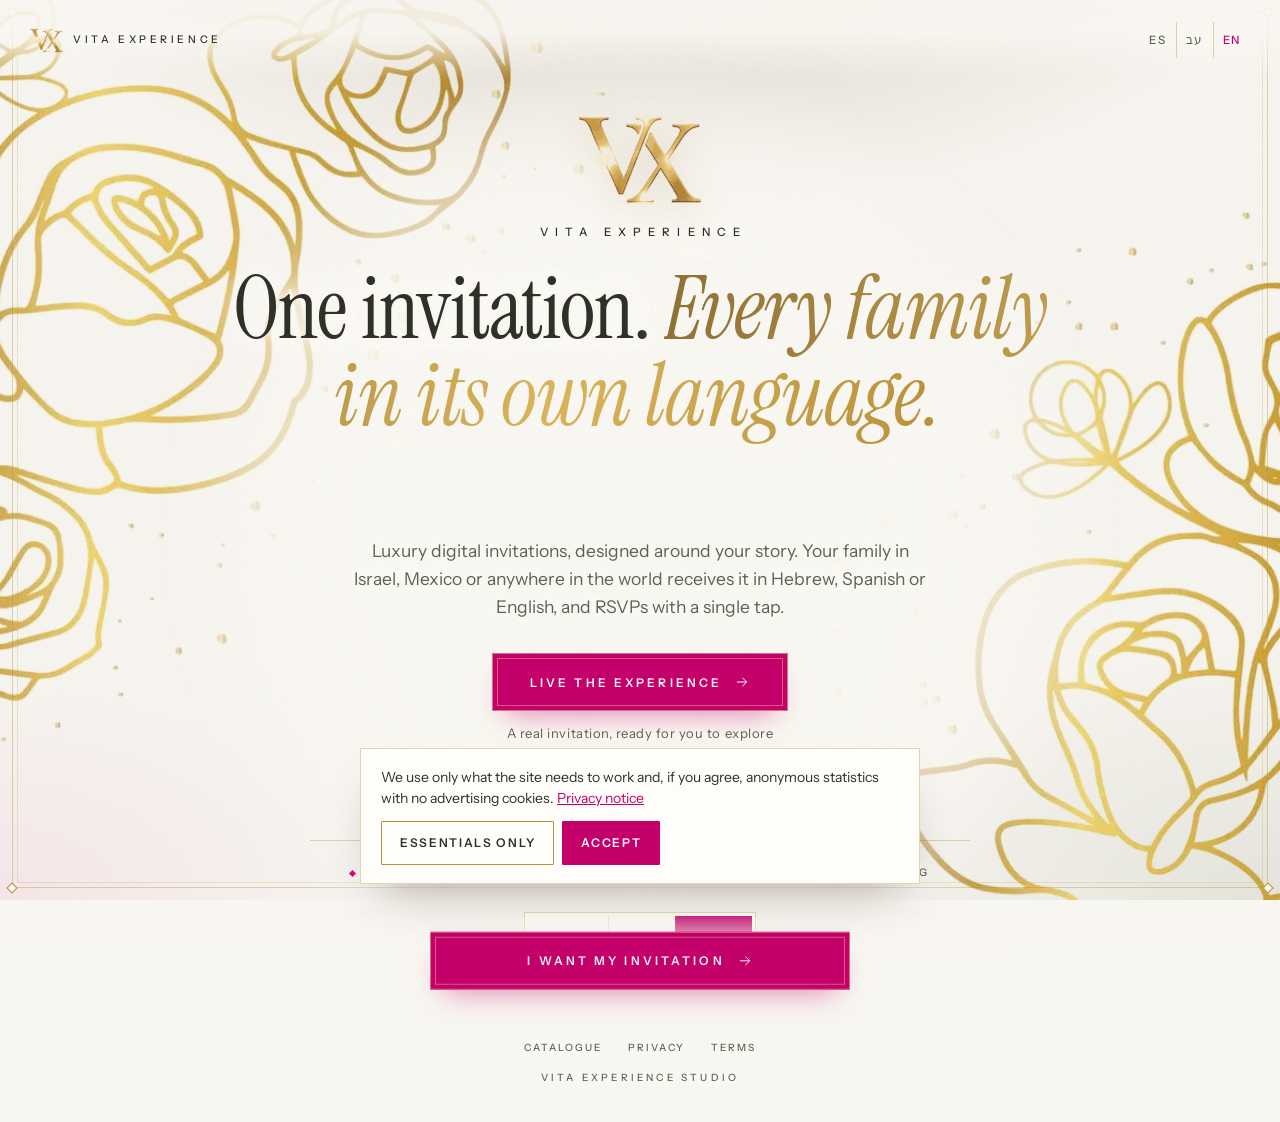
==== commit ce698a72: "Fuentes propias, seguridad, páginas legales, SEO y mejoras de experiencia - Todas las fuentes servid" ====
--- a/index.html
+++ b/index.html
@@ -3,38 +3,30 @@
 <head>
 <script>if(/^blindfate\./i.test(location.hostname)&&!/\/blindfate\//.test(location.pathname))location.replace("/blindfate/");</script>
 <meta charset="utf-8">
-<!-- seo:start · generated by tools/seo-build.js -->
-<title>Invitaciones digitales de boda en hebreo, español e inglés · Vita Experience</title>
-<meta name="description" content="Invitaciones digitales de boda de lujo, diseñadas a la medida. Cada invitado la recibe en hebreo, español o inglés y confirma con un toque. RSVP, recordatorios por WhatsApp y mesas con QR. México, Israel y todo el mundo.">
-<meta name="robots" content="index,follow,max-image-preview:large">
+<meta name="viewport" content="width=device-width,initial-scale=1,viewport-fit=cover">
+<meta name="theme-color" content="#F8F6F1">
+<meta name="description" content="Invitaciones digitales de lujo. Una invitación, cada familia en su idioma: hebreo, español e inglés.">
+<meta property="og:title" content="Vita Experience · Una invitación, cada familia en su idioma">
+<meta property="og:description" content="Invitaciones digitales de lujo en hebreo, español e inglés. Diseño a la medida, RSVP y mesas con QR.">
+<link rel="icon" href="/favicon.ico" sizes="any"><link rel="icon" href="/favicon-32.png" type="image/png"><link rel="apple-touch-icon" href="/apple-touch-icon.png">
+<title>Vita Experience · Invitaciones digitales de boda en hebreo, español e inglés</title>
 <link rel="canonical" href="https://vitaexperience.studio/">
-<link rel="alternate" hreflang="es" href="https://vitaexperience.studio/">
-<link rel="alternate" hreflang="en" href="https://vitaexperience.studio/en/">
-<link rel="alternate" hreflang="he" href="https://vitaexperience.studio/he/">
-<link rel="alternate" hreflang="x-default" href="https://vitaexperience.studio/">
+<link rel="manifest" href="/site.webmanifest">
 <meta property="og:type" content="website">
 <meta property="og:site_name" content="Vita Experience">
 <meta property="og:url" content="https://vitaexperience.studio/">
-<meta property="og:title" content="Vita Experience · Una invitación, cada familia en su idioma">
-<meta property="og:description" content="Invitaciones digitales de boda de lujo, diseñadas a la medida. Cada invitado la recibe en hebreo, español o inglés y confirma con un toque. RSVP, recordatorios por WhatsApp y mesas con QR. México, Israel y todo el mundo.">
-<meta property="og:image" content="https://vitaexperience.studio/demo-poster.jpg">
-<meta property="og:locale" content="es_MX">
-<meta property="og:locale:alternate" content="en_US">
-<meta property="og:locale:alternate" content="he_IL">
+<meta property="og:image" content="https://vitaexperience.studio/og.jpg">
+<meta property="og:image:width" content="1200"><meta property="og:image:height" content="630">
+<meta property="og:image:alt" content="Sobre de Vita Experience con sello de lacre: Una invitación. Cada familia, en su idioma.">
 <meta name="twitter:card" content="summary_large_image">
-<script type="application/ld+json">{"@context":"https://schema.org","@graph":[{"@type":"Organization","@id":"https://vitaexperience.studio/#org","name":"Vita Experience","alternateName":"Vita Experience Studio","url":"https://vitaexperience.studio/","image":"https://vitaexperience.studio/demo-poster.jpg","slogan":"One invitation. Every family in its own language.","description":"Luxury digital wedding invitations in Hebrew, Spanish and English, with RSVP, WhatsApp reminders and QR table seating, for families in Mexico, Israel and around the world.","areaServed":["MX","IL","Worldwide"],"knowsLanguage":["es","he","en"],"contactPoint":{"@type":"ContactPoint","contactType":"customer service","url":"https://wa.me/525664674617","availableLanguage":["Spanish","Hebrew","English"]}},{"@type":"WebSite","@id":"https://vitaexperience.studio/#website","url":"https://vitaexperience.studio/","name":"Vita Experience","inLanguage":["es","he","en"],"publisher":{"@id":"https://vitaexperience.studio/#org"}},{"@type":"Service","name":"Digital wedding invitation in Hebrew, Spanish and English","serviceType":"Digital wedding invitation","provider":{"@id":"https://vitaexperience.studio/#org"},"areaServed":["MX","IL","Worldwide"],"hasOfferCatalog":{"@type":"OfferCatalog","name":"Vita Experience services","itemListElement":[{"@type":"Offer","itemOffered":{"@type":"Service","name":"Bespoke multilingual digital wedding invitation (Hebrew, Spanish, English)"}},{"@type":"Offer","itemOffered":{"@type":"Service","name":"Save the Date"}},{"@type":"Offer","itemOffered":{"@type":"Service","name":"RSVP with plus-ones and menu choice"}},{"@type":"Offer","itemOffered":{"@type":"Service","name":"WhatsApp delivery and reminders"}},{"@type":"Offer","itemOffered":{"@type":"Service","name":"QR table seating"}}]}}]}</script>
-<!-- seo:end -->
-<meta name="viewport" content="width=device-width,initial-scale=1,viewport-fit=cover">
-<meta name="theme-color" content="#F8F6F1">
-<link rel="icon" href="[data-uri]">
-<link rel="preconnect" href="https://fonts.googleapis.com">
-<link rel="stylesheet" href="https://fonts.googleapis.com/css2?family=Instrument+Serif:ital@0;1&family=Instrument+Sans:wght@400;500;600&family=Frank+Ruhl+Libre:wght@300;400;500&family=Heebo:wght@300;400;500;600&display=swap">
+<link rel="stylesheet" href="/assets/vita.css">
+<link rel="stylesheet" href="/fonts/fonts.css">
 <style>
 /* Layout: one screen at a time, like opening an envelope: welcome, the live demo, a one-minute quote, thanks. Single light look on purpose: the Vita palette (warm ivory paper, soft sand, muted sage, gold leaf, rosa mexicano). */
 :root{
   --ivory:#F8F6F1; --paper:#FFFDF9; --sand:#D8CFC2; --sand-2:#E9E3D8; --sand-3:#F1ECE3;
   --sage:#A5AA98; --sage-ink:#5E6253; --ink:#2F3129;
-  --gold:#B8913A; --gold-hi:#E6CF94; --gold-lo:#8E6F33; --line:rgba(184,145,58,.38); --line-soft:rgba(184,145,58,.2);
+  --gold:#B8913A; --gold-hi:#E6CF94; --gold-lo:#83652C; --line:rgba(184,145,58,.38); --line-soft:rgba(184,145,58,.2);
   --rosa:#E4007C; --rosa-ink:#C4006B; --rosa-deep:#A8005C;
   --foil:linear-gradient(100deg,#8E6F33 0%,#D9B45B 30%,#B8913A 50%,#E6CF94 68%,#9C7A3A 100%);
   --f-display:'Instrument Serif','Didot',Georgia,serif;
@@ -226,14 +218,17 @@
   .ov-bar{display:flex;position:absolute;left:0;right:0;bottom:0;padding:14px max(16px,env(safe-area-inset-left,0px)) calc(14px + env(safe-area-inset-bottom,0px));background:var(--ivory);border-top:1px solid var(--line);gap:10px}
   .ov-bar .btn{flex:1;min-height:54px;padding:0 14px}
 }
-.fnav{position:relative;z-index:2;display:flex;flex-wrap:wrap;justify-content:center;gap:6px 18px;padding:8px 16px 10px;font-family:var(--f-label);font-size:12px}.fnav a{color:var(--sage-ink);text-decoration:none;border-bottom:1px solid var(--line-soft)}.fnav a:hover{color:var(--gold-lo)}
+.foot-links{display:flex;gap:6px 22px;justify-content:center;flex-wrap:wrap;margin-bottom:6px}
+.foot-links a{color:var(--sage-ink);text-decoration:none;padding:8px 2px;letter-spacing:.2em}
+.foot-links a:hover{color:var(--rosa-ink);text-decoration:underline;text-underline-offset:4px}
+.foot p{margin:0}
 .foot{position:relative;z-index:2;text-align:center;font-family:var(--f-label);font-size:10px;font-weight:500;letter-spacing:.32em;text-transform:uppercase;color:var(--sage-ink);padding:0 0 36px}
 
 /* gold roses, used exactly as supplied, full-bleed behind every screen. "darken" melts the artwork's paper into the ivory page.
    Legibility: a soft ivory veil sits behind each block of text and every line of type carries an ivory halo, so the roses stay but never cross the letters. */
 .deco{position:fixed;inset:0;z-index:1;pointer-events:none;mix-blend-mode:darken;opacity:0;transition:opacity 1s ease}
 .deco.on{opacity:1}
-.deco i{position:absolute;inset:0;background:url("rosas-doradas.png") no-repeat center/cover}
+.deco i{position:absolute;inset:0;background:url("rosas-doradas.jpg") no-repeat center/cover}
 .deco i.b{display:none}
 @media (max-aspect-ratio:1/1){
   .deco i{inset:auto 0 auto 0;height:42%;background-size:auto 100%}
@@ -309,13 +304,13 @@
 @media (prefers-reduced-motion:reduce){.ticker span{animation:none;opacity:0}.ticker span:nth-child(2){opacity:1}}
 </style>
 </head>
-<body>
+<body data-vx="loader">
 <div class="bg" aria-hidden="true"></div>
 <div class="deco on" id="deco" aria-hidden="true"><i class="a"></i><i class="b"></i></div>
 <div class="frame" aria-hidden="true"><i></i><i></i><i></i><i></i></div>
 
 <header class="top">
-  <a class="brand" href="#" data-go="welcome" aria-label="Vita Experience"><img src="[data-uri]" alt=""><span>Vita Experience</span></a>
+  <a class="brand" href="#" data-go="welcome" aria-label="Vita Experience"><img src="/assets/vx.png" alt="" width="33" height="26"><span>Vita Experience</span></a>
   <div class="langs" role="group" aria-label="Idioma · שפה · Language">
     <button type="button" data-lang="es" aria-pressed="false">ES</button>
     <button type="button" data-lang="he" aria-pressed="false">עב</button>
@@ -327,17 +322,17 @@
   <!-- 1 · Bienvenida -->
   <section class="scr" id="welcome" aria-labelledby="wTitle">
     <div class="veil wv">
-    <img class="mono" src="[data-uri]" alt="VX">
+    <img class="mono" src="/assets/vx.png" alt="Vita Experience" width="200" height="157">
     <p class="wm">Vita Experience</p>
-    <h1 class="display" id="wTitle"><span data-i18n="w_title_a">Una invitación.</span> <span class="foil" data-i18n="w_title_b">Cada familia, en su idioma.</span></h1>
+    <h1 class="display" id="wTitle"><span data-i18n="w_title_a"></span> <span class="foil" data-i18n="w_title_b"></span></h1>
     <p class="ticker" aria-hidden="true"><span lang="he" dir="rtl">עברית</span><span lang="es">Español</span><span lang="en">English</span></p>
-    <p class="lead" data-i18n="w_sub">Invitaciones digitales de lujo, diseñadas a la medida de su historia. Tu familia en México, en Israel o en cualquier parte del mundo la recibe en hebreo, español o inglés, y confirma con un solo toque.</p>
+    <p class="lead" data-i18n="w_sub"></p>
     <div class="w-ctas">
-      <button type="button" class="btn btn-pri" data-go="demo"><span data-i18n="w_cta">Vivir la experiencia</span><svg class="arr" viewBox="0 0 24 24" aria-hidden="true"><path d="M5 12h14M13 6l6 6-6 6"/></svg></button>
-      <span class="w-note" data-i18n="w_note">Una invitación real, lista para que la explores</span>
-      <button type="button" class="link" data-go="quote" data-i18n="w_alt">¿Ya lo decidiste? Solicita tu propuesta</button>
+      <button type="button" class="btn btn-pri" data-go="demo"><span data-i18n="w_cta"></span><svg class="arr" viewBox="0 0 24 24" aria-hidden="true"><path d="M5 12h14M13 6l6 6-6 6"/></svg></button>
+      <span class="w-note" data-i18n="w_note"></span>
+      <button type="button" class="link" data-go="quote" data-i18n="w_alt"></button>
     </div>
-    <div class="marks"><span data-i18n="w_p1">English · עברית · Español</span><span data-i18n="w_p2">Diseño a la medida</span><span data-i18n="w_p3">RSVP y mesas con QR</span></div>
+    <div class="marks"><span data-i18n="w_p1"></span><span data-i18n="w_p2"></span><span data-i18n="w_p3"></span></div>
     <div class="langs pick" role="group" aria-label="Idioma · שפה · Language"><button type="button" data-lang="es" aria-pressed="false">Español</button><button type="button" data-lang="he" aria-pressed="false">עברית</button><button type="button" data-lang="en" aria-pressed="false">English</button></div>
     </div>
   </section>
@@ -347,74 +342,75 @@
     <div class="dg">
       <div class="dg-phone">
         <div class="vphone"><span class="notch" aria-hidden="true"></span><video id="demoVid" src="demo.mp4" poster="demo-poster.jpg" muted playsinline loop preload="auto" aria-label="Video de una invitación de ejemplo"></video></div>
-        <p class="vcap" data-i18n="v_cap">Invitación de ejemplo · Itzjak &amp; Sara</p>
+        <p class="vcap" data-i18n="v_cap"></p>
       </div>
       <div class="dg-copy veil">
-        <p class="eyebrow" data-i18n="d_eyebrow">La experiencia</p>
-        <h2 class="display" id="dTitle" data-i18n="d_title">Así la reciben tus invitados</h2>
-        <p class="lead" data-i18n="d_sub">Una invitación de ejemplo, tal como la vive cada uno de tus invitados desde su celular y en su propio idioma.</p>
+        <p class="eyebrow" data-i18n="d_eyebrow"></p>
+        <h2 class="display" id="dTitle" data-i18n="d_title"></h2>
+        <p class="lead" data-i18n="d_sub"></p>
         <ol class="steps-list">
-          <li><b data-i18n="m1_t">El sello</b><span data-i18n="m1_d">Tocan el sello y la invitación se abre como un sobre de verdad.</span></li>
-          <li><b data-i18n="m6_t">En su idioma</b><span data-i18n="m6_d">Cada invitado la recibe en hebreo, español o inglés, con el hebreo de derecha a izquierda, como debe ser.</span></li>
-          <li><b data-i18n="m2_t">La cuenta regresiva</b><span data-i18n="m2_d">La emoción crece cada vez que la vuelven a abrir.</span></li>
-          <li><b data-i18n="m5_t">Encuentra tu mesa</b><span data-i18n="m5_d">Escanean el QR con el diseño de tu boda, buscan su nombre y ven su mesa.</span></li>
-          <li><b data-i18n="m4_t">Confirmar en segundos</b><span data-i18n="m4_d">Asistencia, acompañantes y menú, sin una sola llamada.</span></li>
+          <li><b data-i18n="m1_t"></b><span data-i18n="m1_d"></span></li>
+          <li><b data-i18n="m6_t"></b><span data-i18n="m6_d"></span></li>
+          <li><b data-i18n="m2_t"></b><span data-i18n="m2_d"></span></li>
+          <li><b data-i18n="m5_t"></b><span data-i18n="m5_d"></span></li>
+          <li><b data-i18n="m4_t"></b><span data-i18n="m4_d"></span></li>
         </ol>
-        <p class="calm" data-i18n="d_calm">Tú no te preocupas por nada: nosotros la enviamos, recordamos y confirmamos por ti.</p>
-        <div><button type="button" class="btn btn-pri" data-go="quote"><span data-i18n="d_cta">Quiero mi invitación</span><svg class="arr" viewBox="0 0 24 24" aria-hidden="true"><path d="M5 12h14M13 6l6 6-6 6"/></svg></button></div>
+        <p class="calm" data-i18n="d_calm"></p>
+        <div><button type="button" class="btn btn-pri" data-go="quote"><span data-i18n="d_cta"></span><svg class="arr" viewBox="0 0 24 24" aria-hidden="true"><path d="M5 12h14M13 6l6 6-6 6"/></svg></button></div>
       </div>
     </div>
   </section>
 
   <!-- 3 · Cotizar -->
   <section class="scr" id="quote" hidden aria-labelledby="qTitle">
-    <div class="qtop veil"><button type="button" class="link" data-go="demo" data-i18n="back">← Atrás</button><div class="langs pick" role="group" aria-label="Idioma · שפה · Language"><button type="button" data-lang="es" aria-pressed="false">Español</button><button type="button" data-lang="he" aria-pressed="false">עברית</button><button type="button" data-lang="en" aria-pressed="false">English</button></div></div>
+    <div class="qtop veil"><button type="button" class="link" data-go="demo" data-i18n="back"></button><div class="langs pick" role="group" aria-label="Idioma · שפה · Language"><button type="button" data-lang="es" aria-pressed="false">Español</button><button type="button" data-lang="he" aria-pressed="false">עברית</button><button type="button" data-lang="en" aria-pressed="false">English</button></div></div>
     <div class="card">
-      <p class="preview" id="previewNote" hidden data-i18n="preview">Vista previa: aquí no se envía nada.</p>
-      <p class="eyebrow" data-i18n="q_eyebrow">Tu propuesta</p>
-      <h2 class="display" id="qTitle" data-i18n="q_title">Cuéntanos lo esencial</h2>
-      <p class="lead" data-i18n="q_sub">Son dos pasos y te toma un minuto. Te enviaremos una propuesta personalizada por WhatsApp, y los detalles los afinamos juntos.</p>
+      <p class="preview" id="previewNote" hidden data-i18n="preview"></p>
+      <p class="eyebrow" data-i18n="q_eyebrow"></p>
+      <h2 class="display" id="qTitle" data-i18n="q_title"></h2>
+      <p class="lead" data-i18n="q_sub"></p>
       <form class="q" id="q" novalidate>
-        <div class="qsteps" aria-hidden="true"><span class="qs on" data-qs="0"><b>1</b><span data-i18n="qs1">Tu boda</span></span><i></i><span class="qs" data-qs="1"><b>2</b><span data-i18n="qs2">Tu invitación</span></span></div>
+        <div class="vx-hp" aria-hidden="true"><label for="website">Website</label><input type="text" id="website" name="website" tabindex="-1" autocomplete="off"></div>
+        <div class="qsteps" aria-hidden="true"><span class="qs on" data-qs="0"><b>1</b><span data-i18n="qs1"></span></span><i></i><span class="qs" data-qs="1"><b>2</b><span data-i18n="qs2"></span></span></div>
         <div class="qpanel" data-qp="0">
-        <div class="f" data-req="names"><label class="lbl" for="names" data-i18n="q_names">Nombres de los novios</label><input type="text" id="names" name="names" autocomplete="off" data-i18n-ph="ph_names" placeholder="Ej. Rachel &amp; Eitan"><p class="err" hidden></p></div>
-        <div class="f" data-req="country"><span class="lbl" data-i18n="q_where">¿Dónde será la boda?</span>
-          <div class="opts" role="radiogroup"><label class="opt"><input type="radio" name="country" value="MX"><span data-i18n="c_mx">México</span></label><label class="opt"><input type="radio" name="country" value="IL"><span data-i18n="c_il">Israel</span></label><label class="opt"><input type="radio" name="country" value="OTHER"><span data-i18n="c_other">Otro país</span></label></div><p class="err" hidden></p></div>
-        <div class="f" data-req="date"><label class="lbl" for="date" data-i18n="q_date">Fecha de la boda</label><input type="date" id="date" name="date"><label class="chk"><input type="checkbox" id="nodate" name="nodate"><span data-i18n="q_nodate">Aún no tenemos fecha definida</span></label><p class="err" hidden></p></div>
-        <div class="f" data-req="guests"><span class="lbl" data-i18n="q_guests">Número aproximado de invitados</span><p class="help" data-i18n="h_guests">Selecciona el rango.</p>
-          <div class="opts" role="radiogroup"><label class="opt"><input type="radio" name="guests" value="150"><span data-i18n="g1">Hasta 150</span></label><label class="opt"><input type="radio" name="guests" value="300"><span data-i18n="g2">150 a 300</span></label><label class="opt"><input type="radio" name="guests" value="500"><span data-i18n="g3">300 a 500</span></label><label class="opt"><input type="radio" name="guests" value="501"><span data-i18n="g4">Más de 500</span></label></div><p class="err" hidden></p></div>
-        <div class="f" data-req="langs"><span class="lbl" data-i18n="q_langs">¿En qué idioma será tu invitación?</span><p class="help" data-i18n="h_langs">Puedes elegir más de uno.</p>
+        <div class="f" data-req="names"><label class="lbl" for="names" data-i18n="q_names"></label><input type="text" id="names" name="names" autocomplete="off" maxlength="120" required data-i18n-ph="ph_names"><p class="err" hidden></p></div>
+        <div class="f" data-req="country"><span class="lbl" data-i18n="q_where"></span>
+          <div class="opts" role="radiogroup"><label class="opt"><input type="radio" name="country" value="MX"><span data-i18n="c_mx"></span></label><label class="opt"><input type="radio" name="country" value="IL"><span data-i18n="c_il"></span></label><label class="opt"><input type="radio" name="country" value="OTHER"><span data-i18n="c_other"></span></label></div><p class="err" hidden></p></div>
+        <div class="f" data-req="date"><label class="lbl" for="date" data-i18n="q_date"></label><input type="date" id="date" name="date"><label class="chk"><input type="checkbox" id="nodate" name="nodate"><span data-i18n="q_nodate"></span></label><p class="err" hidden></p></div>
+        <div class="f" data-req="guests"><span class="lbl" data-i18n="q_guests"></span><p class="help" data-i18n="h_guests"></p>
+          <div class="opts" role="radiogroup"><label class="opt"><input type="radio" name="guests" value="150"><span data-i18n="g1"></span></label><label class="opt"><input type="radio" name="guests" value="300"><span data-i18n="g2"></span></label><label class="opt"><input type="radio" name="guests" value="500"><span data-i18n="g3"></span></label><label class="opt"><input type="radio" name="guests" value="501"><span data-i18n="g4"></span></label></div><p class="err" hidden></p></div>
+        <div class="f" data-req="langs"><span class="lbl" data-i18n="q_langs"></span><p class="help" data-i18n="h_langs"></p>
           <div class="opts">
-            <label class="opt"><input type="checkbox" name="langs" value="es"><span data-i18n="l_es">Español</span></label>
-            <label class="opt"><input type="checkbox" name="langs" value="he"><span data-i18n="l_he">Hebreo</span></label>
-            <label class="opt"><input type="checkbox" name="langs" value="en"><span data-i18n="l_en">Inglés</span></label>
-            <label class="opt"><input type="checkbox" name="langs" value="other" id="langOtherChk"><span data-i18n="l_other">Otro</span></label>
+            <label class="opt"><input type="checkbox" name="langs" value="es"><span data-i18n="l_es"></span></label>
+            <label class="opt"><input type="checkbox" name="langs" value="he"><span data-i18n="l_he"></span></label>
+            <label class="opt"><input type="checkbox" name="langs" value="en"><span data-i18n="l_en"></span></label>
+            <label class="opt"><input type="checkbox" name="langs" value="other" id="langOtherChk"><span data-i18n="l_other"></span></label>
           </div>
-          <input type="text" id="langOther" name="langOther" hidden data-i18n-ph="ph_lang_other" placeholder="¿Cuál o cuáles?" aria-label="Otro idioma">
+          <input type="text" id="langOther" name="langOther" maxlength="60" hidden data-i18n-ph="ph_lang_other" aria-label="Otro idioma">
           <p class="err" hidden></p></div>
-        <button type="button" class="btn btn-ink" id="qNext"><span data-i18n="q_next">Continuar</span><svg class="arr" viewBox="0 0 24 24" aria-hidden="true"><path d="M5 12h14M13 6l6 6-6 6"/></svg></button>
+        <button type="button" class="btn btn-ink" id="qNext"><span data-i18n="q_next"></span><svg class="arr" viewBox="0 0 24 24" aria-hidden="true"><path d="M5 12h14M13 6l6 6-6 6"/></svg></button>
         </div>
         <div class="qpanel" data-qp="1" hidden>
-        <div class="f" data-req="design"><span class="lbl" data-i18n="q_design">¿Ya tienen el diseño de su invitación?</span>
-          <div class="opts col" role="radiogroup"><label class="opt"><input type="radio" name="design" value="have"><span data-i18n="d_have">Sí, ya lo tenemos</span></label><label class="opt"><input type="radio" name="design" value="idea"><span data-i18n="d_idea">Tenemos una idea, falta diseñarla</span></label><label class="opt"><input type="radio" name="design" value="need"><span data-i18n="d_need">No, queremos que ustedes la diseñen</span></label></div><p class="err" hidden></p></div>
-        <div class="f" data-req="send"><span class="lbl" data-i18n="q_deliver">¿Quieres que nosotros la enviemos a tus invitados?</span><p class="help" data-i18n="h_send">Enviamos la invitación por WhatsApp, mandamos los recordatorios y te entregamos la lista de confirmados.</p>
-          <div class="opts col" role="radiogroup"><label class="opt"><input type="radio" name="send" value="yes"><span data-i18n="s_yes">Sí, que ustedes se encarguen de todo</span></label><label class="opt"><input type="radio" name="send" value="no"><span data-i18n="s_no">No, yo la comparto con mis invitados</span></label></div><p class="err" hidden></p></div>
-        <div class="f" data-req="events"><span class="lbl" data-i18n="q_events">Además de la boda, ¿hay otros eventos?</span><p class="help" data-i18n="h_events">Civil, Shabat Jatán, Henna, Kidush, brunch…</p>
-          <div class="opts" role="radiogroup"><label class="opt"><input type="radio" name="events" value="0"><span data-i18n="ev0">Solo la boda</span></label><label class="opt"><input type="radio" name="events" value="1"><span data-i18n="ev1">1 más</span></label><label class="opt"><input type="radio" name="events" value="2"><span data-i18n="ev2">2 más</span></label><label class="opt"><input type="radio" name="events" value="3"><span data-i18n="ev3">3 o más</span></label></div>
-          <input type="text" id="eventsWhich" name="eventsWhich" hidden data-i18n-ph="ph_events" placeholder="¿Cuáles? (opcional)" aria-label="Eventos">
+        <div class="f" data-req="design"><span class="lbl" data-i18n="q_design"></span>
+          <div class="opts col" role="radiogroup"><label class="opt"><input type="radio" name="design" value="have"><span data-i18n="d_have"></span></label><label class="opt"><input type="radio" name="design" value="idea"><span data-i18n="d_idea"></span></label><label class="opt"><input type="radio" name="design" value="need"><span data-i18n="d_need"></span></label></div><p class="err" hidden></p></div>
+        <div class="f" data-req="send"><span class="lbl" data-i18n="q_deliver"></span><p class="help" data-i18n="h_send"></p>
+          <div class="opts col" role="radiogroup"><label class="opt"><input type="radio" name="send" value="yes"><span data-i18n="s_yes"></span></label><label class="opt"><input type="radio" name="send" value="no"><span data-i18n="s_no"></span></label></div><p class="err" hidden></p></div>
+        <div class="f" data-req="events"><span class="lbl" data-i18n="q_events"></span><p class="help" data-i18n="h_events"></p>
+          <div class="opts" role="radiogroup"><label class="opt"><input type="radio" name="events" value="0"><span data-i18n="ev0"></span></label><label class="opt"><input type="radio" name="events" value="1"><span data-i18n="ev1"></span></label><label class="opt"><input type="radio" name="events" value="2"><span data-i18n="ev2"></span></label><label class="opt"><input type="radio" name="events" value="3"><span data-i18n="ev3"></span></label></div>
+          <input type="text" id="eventsWhich" name="eventsWhich" maxlength="140" hidden data-i18n-ph="ph_events" aria-label="Eventos">
           <p class="err" hidden></p></div>
-        <div class="f" data-req="std"><span class="lbl" data-i18n="q_std">¿Te gustaría un Save the Date?</span><p class="help" data-i18n="h_std">Un aviso digital, antes de la invitación, para que reserven la fecha.</p>
-          <div class="opts" role="radiogroup"><label class="opt"><input type="radio" name="std" value="yes"><span data-i18n="yes">Sí</span></label><label class="opt"><input type="radio" name="std" value="no"><span data-i18n="no">No</span></label></div><p class="err" hidden></p></div>
-        <div class="f"><span class="lbl" data-i18n="q_extras">¿Te gustaría sumar este servicio?</span><p class="help" data-i18n="h_extras">Opcional.</p>
+        <div class="f" data-req="std"><span class="lbl" data-i18n="q_std"></span><p class="help" data-i18n="h_std"></p>
+          <div class="opts" role="radiogroup"><label class="opt"><input type="radio" name="std" value="yes"><span data-i18n="yes"></span></label><label class="opt"><input type="radio" name="std" value="no"><span data-i18n="no"></span></label></div><p class="err" hidden></p></div>
+        <div class="f"><span class="lbl" data-i18n="q_extras"></span><p class="help" data-i18n="h_extras"></p>
           <div class="opts col">
-            <label class="opt svc"><input type="checkbox" name="services" value="tables"><span><span class="st" data-i18n="x_tables">Asignación de mesas con QR</span><small data-i18n="x_tables_d">Armamos las mesas contigo y tus invitados escanean un QR con el diseño de tu boda para ver en qué mesa están.</small></span></label>
+            <label class="opt svc"><input type="checkbox" name="services" value="tables"><span><span class="st" data-i18n="x_tables"></span><small data-i18n="x_tables_d"></small></span></label>
           </div></div>
-        <div class="f" data-req="wa"><label class="lbl" for="wa" data-i18n="q_wa">Tu WhatsApp</label><input type="tel" id="wa" name="wa" autocomplete="tel" inputmode="tel" dir="ltr" data-i18n-ph="ph_wa" placeholder="+52 55 1234 5678"><p class="help" data-i18n="h_wa">Ahí te enviaremos tu propuesta.</p><p class="err" hidden></p></div>
+        <div class="f" data-req="wa"><label class="lbl" for="wa" data-i18n="q_wa"></label><input type="tel" id="wa" name="wa" autocomplete="tel" inputmode="tel" dir="ltr" maxlength="25" required data-i18n-ph="ph_wa"><p class="help" data-i18n="h_wa"></p><p class="err" hidden></p></div>
         <button type="submit" class="btn btn-ink" id="send"><span id="sendLbl"></span></button>
-        <button type="button" class="link" id="qPrev" style="align-self:center" data-i18n="q_prev">← Regresar al paso anterior</button>
+        <button type="button" class="link" id="qPrev" style="align-self:center" data-i18n="q_prev"></button>
         <p class="err" id="sendErr" hidden role="alert"></p>
         </div>
-        <p class="privacy" data-i18n="q_privacy">Tus datos se usan únicamente para preparar tu propuesta.</p>
+        <p class="privacy"><span data-i18n="q_privacy"></span> <a href="/privacidad" data-i18n="q_priv_link"></a></p>
       </form>
     </div>
   </section>
@@ -422,22 +418,21 @@
   <!-- 4 · Gracias -->
   <section class="scr" id="thanks" hidden aria-labelledby="tTitle">
     <div class="veil wv">
-    <img class="mono" src="[data-uri]" alt="">
-    <p class="eyebrow" data-i18n="t_eyebrow">Recibido</p>
+    <img class="mono" src="/assets/vx.png" alt="" width="200" height="157">
+    <p class="eyebrow" data-i18n="t_eyebrow"></p>
     <h2 class="display" id="tTitle"></h2>
-    <p class="lead" data-i18n="t_sub">Ya tenemos todo para preparar tu propuesta. En breve te escribimos por WhatsApp; si prefieres adelantarte, mándanos un mensaje.</p>
+    <p class="lead" data-i18n="t_sub"></p>
     <div class="w-ctas">
-      <a class="btn btn-pri" id="waLink" href="https://wa.me/525664674617" target="_blank" rel="noopener"><span data-i18n="t_wa">Escribir por WhatsApp</span></a>
-      <button type="button" class="link" data-go="demo" data-i18n="t_demo">Volver a ver la invitación</button>
+      <a class="btn btn-pri" id="waLink" href="https://wa.me/525664674617" target="_blank" rel="noopener"><span data-i18n="t_wa"></span></a>
+      <button type="button" class="link" data-go="demo" data-i18n="t_demo"></button>
     </div>
     </div>
   </section>
 </main>
 
-<nav class="fnav" aria-label="Vita Experience"><a href="catalogo/" data-i18n="f_cat">Catálogo</a><a href="preguntas/" data-i18n="f_faq">Preguntas frecuentes</a><a href="/" lang="es">Español</a><a href="/he/" lang="he" dir="rtl">עברית</a><a href="/en/" lang="en">English</a></nav>
-<p class="foot">Vita Experience Studio</p>
-
-<div class="dock" id="dock"><button type="button" class="btn btn-pri" data-go="quote" id="dockBtn"><span data-i18n="d_cta">Quiero mi invitación</span><svg class="arr" viewBox="0 0 24 24" aria-hidden="true"><path d="M5 12h14M13 6l6 6-6 6"/></svg></button></div>
+<footer class="foot"><nav class="foot-links" aria-label="Vita Experience"><a href="/catalogo" data-i18n="f_cat"></a><a href="/privacidad" data-i18n="f_priv"></a><a href="/terminos" data-i18n="f_terms"></a></nav><p>Vita Experience Studio</p></footer>
+
+<div class="dock" id="dock"><button type="button" class="btn btn-pri" data-go="quote" id="dockBtn"><span data-i18n="d_cta"></span><svg class="arr" viewBox="0 0 24 24" aria-hidden="true"><path d="M5 12h14M13 6l6 6-6 6"/></svg></button></div>
 
 
 <script>
@@ -449,7 +444,7 @@
 
 var I18N = {
 es:{
-w_title_a:'Una invitación.',w_title_b:'Cada familia, en su idioma.',w_sub:'Invitaciones digitales de lujo, diseñadas a la medida de su historia. Tu familia en México, en Israel o en cualquier parte del mundo la recibe en hebreo, español o inglés, y confirma con un solo toque.',w_cta:'Vivir la experiencia',w_note:'Una invitación real, lista para que la explores',w_alt:'¿Ya lo decidiste? Solicita tu propuesta',w_p1:'English · עברית · Español',w_p2:'Diseño a la medida',w_p3:'RSVP y mesas con QR',f_cat:'Catálogo',f_faq:'Preguntas frecuentes',
+w_title_a:'Una invitación.',w_title_b:'Cada familia, en su idioma.',w_sub:'Invitaciones digitales de lujo, diseñadas a la medida de su historia. Tu familia en México, en Israel o en cualquier parte del mundo la recibe en hebreo, español o inglés, y confirma con un solo toque.',w_cta:'Vivir la experiencia',w_note:'Una invitación real, lista para que la explores',w_alt:'¿Ya lo decidiste? Solicita tu propuesta',w_p1:'English · עברית · Español',w_p2:'Diseño a la medida',w_p3:'RSVP y mesas con QR',
 ph_tap:'Toca el sello',d_eyebrow:'La experiencia',d_title:'Así la reciben tus invitados',d_sub:'Una invitación de ejemplo, tal como la vive cada uno de tus invitados desde su celular y en su propio idioma.',v_cap:'Invitación de ejemplo · Itzjak & Sara',m6_t:'En su idioma',m6_d:'Cada invitado la recibe en hebreo, español o inglés, con el hebreo de derecha a izquierda, como debe ser.',m5_t:'Encuentra tu mesa',m5_d:'Escanean el QR con el diseño de tu boda, buscan su nombre y ven su mesa.',d_calm:'Tú no te preocupas por nada: nosotros la enviamos, recordamos y confirmamos por ti.',d_open:'Abrir la invitación',d_hint:'Se abre en pantalla completa',d_lived:'Lo que vive cada invitado',
 m1_t:'El sello',m1_d:'Tocan el sello y la invitación se abre como un sobre de verdad.',m2_t:'La cuenta regresiva',m2_d:'La emoción crece cada vez que la vuelven a abrir.',m3_t:'Cómo llegar',m3_d:'Google Maps, Waze o Moovit, a un toque.',m4_t:'Confirmar en segundos',m4_d:'Asistencia, acompañantes y menú, sin una sola llamada.',
 p_example:'Ejemplo',p_title:'Tu panel de novios',p_conf:'Confirmaron',p_no:'No asistirán',p_wait:'Por responder',p_bubble:'Faltan 7 días para la boda de Rachel & Eitan. ¡Los esperamos con mucha ilusión!',
@@ -462,10 +457,10 @@
 t_eyebrow:'Recibido',t_title:'Gracias, {n}.',t_sub:'Ya tenemos todo para preparar tu propuesta. En breve te escribimos por WhatsApp; si prefieres adelantarte, mándanos un mensaje.',t_wa:'Escribir por WhatsApp',t_demo:'Volver a ver la invitación',
 wa_msg:'¡Hola! Somos {n} y acabamos de solicitar nuestra propuesta: boda {d}, {g} invitados, invitación en {p}.',wa_nodate:'aún sin fecha',date_pre:'el ',
 e_req:'Nos falta este dato.',e_choose:'Elige una opción.',e_lang:'Elige al menos un idioma.',e_other:'Cuéntanos qué idioma.',e_wa:'Escribe tu WhatsApp con lada, por ejemplo +52.',e_send:'No pudimos enviar tu solicitud. Inténtalo de nuevo o escríbenos directo por WhatsApp.',
-preview:'Vista previa: aquí no se envía nada.',ov_title:'Estás viendo lo que verá cada invitado',ov_sub:'Toca el sello, recorre la invitación y prueba confirmar. Cuando termines, pide la tuya.',ov_close:'Volver',ov_alt:'¿No carga? Ábrela en otra pestaña',back:'← Atrás',lang_pick:'Idioma'
+preview:'Vista previa: aquí no se envía nada.',ov_title:'Estás viendo lo que verá cada invitado',ov_sub:'Toca el sello, recorre la invitación y prueba confirmar. Cuando termines, pide la tuya.',ov_close:'Volver',ov_alt:'¿No carga? Ábrela en otra pestaña',back:'← Atrás',lang_pick:'Idioma',f_cat:'Catálogo',f_priv:'Privacidad',f_terms:'Términos',q_priv_link:'Aviso de privacidad',e_wa_bad:'Revisa el número: solo dígitos, espacios y +.'
 },
 he:{
-w_title_a:'הזמנה אחת.',w_title_b:'כל משפחה בשפה שלה.',w_sub:'הזמנות דיגיטליות יוקרתיות בעיצוב אישי לסיפור שלכם. המשפחה בישראל, במקסיקו או בכל מקום בעולם מקבלת אותה בעברית, בספרדית או באנגלית, ומאשרת הגעה בלחיצה אחת.',w_cta:'לחוות את החוויה',w_note:'הזמנה אמיתית, מחכה שתגלו אותה',w_alt:'כבר החלטתם? לקבלת הצעה אישית',w_p1:'עברית · Español · English',w_p2:'עיצוב אישי',w_p3:'אישורי הגעה ושולחנות עם QR',f_cat:'הקטלוג',f_faq:'שאלות נפוצות',
+w_title_a:'הזמנה אחת.',w_title_b:'כל משפחה בשפה שלה.',w_sub:'הזמנות דיגיטליות יוקרתיות בעיצוב אישי לסיפור שלכם. המשפחה בישראל, במקסיקו או בכל מקום בעולם מקבלת אותה בעברית, בספרדית או באנגלית, ומאשרת הגעה בלחיצה אחת.',w_cta:'לחוות את החוויה',w_note:'הזמנה אמיתית, מחכה שתגלו אותה',w_alt:'כבר החלטתם? לקבלת הצעה אישית',w_p1:'עברית · Español · English',w_p2:'עיצוב אישי',w_p3:'אישורי הגעה ושולחנות עם QR',
 ph_tap:'לחצו על החותם',d_eyebrow:'החוויה',d_title:'כך האורחים שלכם מקבלים אותה',d_sub:'הזמנה לדוגמה, בדיוק כפי שכל אורח חווה אותה מהטלפון, בשפה שלו.',v_cap:'הזמנה לדוגמה · יצחק ושרה',m6_t:'בשפה שלהם',m6_d:'כל אורח מקבל אותה בעברית, בספרדית או באנגלית, והעברית מימין לשמאל, כמו שצריך.',m5_t:'מצאו את השולחן',m5_d:'סורקים QR בעיצוב החתונה שלכם, מחפשים את השם ורואים את השולחן.',d_calm:'אתם לא צריכים לדאוג לכלום: אנחנו שולחים, מזכירים ומאשרים בשבילכם.',d_open:'לפתיחת ההזמנה',d_hint:'נפתחת במסך מלא',d_lived:'מה כל אורח חווה',
 m1_t:'החותם',m1_d:'לוחצים על החותם וההזמנה נפתחת כמו מעטפה אמיתית.',m2_t:'הספירה לאחור',m2_d:'ההתרגשות גדלה בכל פעם שפותחים אותה מחדש.',m3_t:'איך מגיעים',m3_d:'Google Maps,‏ Waze או Moovit בלחיצה.',m4_t:'אישור הגעה בשניות',m4_d:'הגעה, מלווים ומנה, בלי אף שיחת טלפון.',
 p_example:'דוגמה',p_title:'לוח הבקרה שלכם',p_conf:'אישרו',p_no:'לא יגיעו',p_wait:'טרם ענו',p_bubble:'עוד 7 ימים לחתונה של רייצ׳ל ואיתן. מחכים לכם בהתרגשות!',
@@ -478,10 +473,10 @@
 t_eyebrow:'התקבל',t_title:'תודה, {n}.',t_sub:'יש לנו את כל מה שצריך כדי להכין את ההצעה. נכתוב לכם בקרוב בוואטסאפ, ואם תרצו להקדים, שלחו לנו הודעה.',t_wa:'לכתוב בוואטסאפ',t_demo:'לראות שוב את ההזמנה',
 wa_msg:'שלום! אנחנו {n} וביקשנו עכשיו הצעה להזמנה: חתונה {d}, {g} מוזמנים, שפות: {p}.',wa_nodate:'עדיין בלי תאריך',date_pre:'ב-',
 e_req:'חסר לנו הפרט הזה.',e_choose:'בחרו אפשרות.',e_lang:'בחרו לפחות שפה אחת.',e_other:'ספרו לנו איזו שפה.',e_wa:'כתבו את הוואטסאפ עם קידומת, למשל ‎+972.',e_send:'לא הצלחנו לשלוח את הבקשה. נסו שוב או כתבו לנו ישירות בוואטסאפ.',
-preview:'תצוגה מקדימה: כאן שום דבר לא נשלח.',ov_title:'זה מה שכל אורח יראה',ov_sub:'לחצו על החותם, גללו ונסו לאשר הגעה. כשתסיימו, בקשו הזמנה משלכם.',ov_close:'חזרה',ov_alt:'לא נטען? פתחו בכרטיסייה חדשה',back:'חזרה →',lang_pick:'שפה'
+preview:'תצוגה מקדימה: כאן שום דבר לא נשלח.',ov_title:'זה מה שכל אורח יראה',ov_sub:'לחצו על החותם, גללו ונסו לאשר הגעה. כשתסיימו, בקשו הזמנה משלכם.',ov_close:'חזרה',ov_alt:'לא נטען? פתחו בכרטיסייה חדשה',back:'חזרה →',lang_pick:'שפה',f_cat:'קטלוג',f_priv:'פרטיות',f_terms:'תנאים',q_priv_link:'מדיניות פרטיות',e_wa_bad:'בדקו את המספר: רק ספרות, רווחים ו-+.'
 },
 en:{
-w_title_a:'One invitation.',w_title_b:'Every family in its own language.',w_sub:'Luxury digital invitations, designed around your story. Your family in Israel, Mexico or anywhere in the world receives it in Hebrew, Spanish or English, and RSVPs with a single tap.',w_cta:'Live the experience',w_note:'A real invitation, ready for you to explore',w_alt:'Already decided? Request your proposal',w_p1:'English · עברית · Español',w_p2:'Bespoke design',w_p3:'RSVP & QR seating',f_cat:'Catalogue',f_faq:'FAQ',
+w_title_a:'One invitation.',w_title_b:'Every family in its own language.',w_sub:'Luxury digital invitations, designed around your story. Your family in Israel, Mexico or anywhere in the world receives it in Hebrew, Spanish or English, and RSVPs with a single tap.',w_cta:'Live the experience',w_note:'A real invitation, ready for you to explore',w_alt:'Already decided? Request your proposal',w_p1:'English · עברית · Español',w_p2:'Bespoke design',w_p3:'RSVP & QR seating',
 ph_tap:'Tap the seal',d_eyebrow:'The experience',d_title:'This is how your guests receive it',d_sub:'A sample invitation, exactly as each of your guests experiences it on their phone, in their own language.',v_cap:'Sample invitation · Itzjak & Sara',m6_t:'In their language',m6_d:'Each guest receives it in Hebrew, Spanish or English, with Hebrew right to left, as it should be.',m5_t:'Find your table',m5_d:'Guests scan a QR in your wedding’s design, search their name and see their table.',d_calm:'You don’t have to worry about a thing: we send it, remind and confirm for you.',d_open:'Open the invitation',d_hint:'Opens full screen',d_lived:'What every guest experiences',
 m1_t:'The seal',m1_d:'They tap the seal and it opens like a real envelope.',m2_t:'The countdown',m2_d:'The excitement grows every time they open it again.',m3_t:'Getting there',m3_d:'Google Maps, Waze or Moovit in one tap.',m4_t:'RSVP in seconds',m4_d:'Attendance, plus-ones and menu, without a single call.',
 p_example:'Example',p_title:'Your couple’s dashboard',p_conf:'Attending',p_no:'Declined',p_wait:'Awaiting reply',p_bubble:'7 days to go until Rachel & Eitan’s wedding. We can’t wait to see you!',
@@ -494,13 +489,14 @@
 t_eyebrow:'Received',t_title:'Thank you, {n}.',t_sub:'We have everything we need to prepare your proposal. We’ll message you on WhatsApp shortly. If you’d rather not wait, send us a message.',t_wa:'Message us on WhatsApp',t_demo:'See the invitation again',
 wa_msg:'Hi! We’re {n} and we just requested our proposal: wedding {d}, {g} guests, invitation in {p}.',wa_nodate:'date to be set',date_pre:'on ',
 e_req:'We still need this.',e_choose:'Choose an option.',e_lang:'Choose at least one language.',e_other:'Tell us which language.',e_wa:'Add your WhatsApp with country code, e.g. +972.',e_send:'We couldn’t send your request. Please try again or message us directly on WhatsApp.',
-preview:'Preview: nothing is sent from here.',ov_title:'You’re seeing what every guest will see',ov_sub:'Tap the seal, scroll through and try the RSVP. When you’re done, ask for yours.',ov_close:'Back',ov_alt:'Not loading? Open it in a new tab',back:'← Back',lang_pick:'Language'
+preview:'Preview: nothing is sent from here.',ov_title:'You’re seeing what every guest will see',ov_sub:'Tap the seal, scroll through and try the RSVP. When you’re done, ask for yours.',ov_close:'Back',ov_alt:'Not loading? Open it in a new tab',back:'← Back',lang_pick:'Language',f_cat:'Catalogue',f_priv:'Privacy',f_terms:'Terms',q_priv_link:'Privacy notice',e_wa_bad:'Check the number: digits, spaces and + only.'
 }};
 
 var SCREENS = ['welcome','demo','quote','thanks'];
 var lang = 'es', current = 'welcome', sent = false, demoOpened = false;
 var PREVIEW = !ENDPOINT;
 var form = document.getElementById('q');
+var bornAt = Date.now();
 function $(s){ return document.querySelector(s); }
 function $$(s){ return [].slice.call(document.querySelectorAll(s)); }
 function t(k, v){ var s = I18N[lang][k]; if(s == null) s = I18N.es[k]; if(s == null) s = k; if(v) for(var x in v) s = s.split('{'+x+'}').join(v[x]); return s; }
@@ -573,7 +569,7 @@
     var lv = checkedVals('langs'); if(!lv.length) mark('langs','e_lang'); else if(lv.indexOf('other')>-1 && !$('#langOther').value.trim()) mark('langs','e_other');
   } else {
     ['design','send','events','std'].forEach(function(k){ if(!radio(k)) mark(k,'e_choose'); });
-    var wa = $('#wa').value.replace(/[^\d+]/g,''); if(wa.replace(/\D/g,'').length < 8) mark('wa','e_wa');
+    var waRaw = $('#wa').value.trim(), wd = waRaw.replace(/\D/g,''); if(wd.length < 8 || wd.length > 15) mark('wa','e_wa'); else if(!/^\+?[\d\s().-]+$/.test(waRaw)) mark('wa','e_wa_bad');
   }
   if(first){ first.scrollIntoView({behavior:'smooth', block:'center'}); var i = first.querySelector('input'); if(i) try{ i.focus({preventScroll:true}); }catch(e){} return false; }
   return true;
@@ -601,12 +597,14 @@
   if(qstep===0){ if(validate(0)) setQStep(1); return; }
   if(!validate(1)) return;
   if(PREVIEW){ thanks(); return; }
+  /* protección contra bots: campo invisible lleno o envío en menos de 4 segundos */
+  if($('#website').value || Date.now()-bornAt < 4000){ thanks(); return; }
   var btn = $('#send'), err = $('#sendErr'); err.hidden = true; btn.disabled = true; $('#sendLbl').textContent = t('q_sending');
   var L = labels(), c = currency(), q = {};
-  try{ new URLSearchParams(location.search).forEach(function(v,k){ if(/^utm_|^ref$|^src$/.test(k)) q[k]=v; }); }catch(x){}
+  try{ if(window.vxSource) q = window.vxSource(); new URLSearchParams(location.search).forEach(function(v,k){ if(/^utm_|^ref$|^src$/.test(k)) q[k]=String(v).slice(0,120); }); }catch(x){}
   var payload = {type:'lead', submittedAt:new Date().toISOString(), lang:lang, names:$('#names').value.trim(), country:radio('country'), currency:c,
     date:$('#date').value, noDate:$('#nodate').checked, guests:L.g, guestsRange:radio('guests'), languages:L.p, languageCodes:checkedVals('langs'), languageOther:$('#langOther').value.trim(),
-    design:radio('design'), send:radio('send'), events:+radio('events'), eventsWhich:$('#eventsWhich').value.trim(), saveTheDate:radio('std')==='yes', services:checkedVals('services'), whatsapp:$('#wa').value.trim(), sawDemo:demoOpened, source:q, page:location.origin+location.pathname};
+    design:radio('design'), send:radio('send'), events:+radio('events'), eventsWhich:$('#eventsWhich').value.trim(), saveTheDate:radio('std')==='yes', services:checkedVals('services'), whatsapp:$('#wa').value.trim(), sawDemo:demoOpened, source:q, page:location.origin+location.pathname, hp:$('#website').value, elapsed:Date.now()-bornAt};
   fetch(ENDPOINT, {method:'POST', body:JSON.stringify(payload)})
     .then(function(r){ return r.json(); })
     .then(function(r){ if(!r || !r.ok) throw new Error('fail'); thanks(); })
@@ -617,11 +615,12 @@
 var h = (location.hash||'').replace('#','');
 var nav = (navigator.language||'es').slice(0,2);
 var saved = null; try{ saved = localStorage.getItem('vx_lang'); }catch(x){}
-applyLang(['es','he','en'].indexOf(h)>-1 ? h : window.VX_LANG || (['es','he','en'].indexOf(saved)>-1 ? saved : (['he','en'].indexOf(nav)>-1 ? nav : 'es')));
+applyLang(['es','he','en'].indexOf(h)>-1 ? h : (['es','he','en'].indexOf(saved)>-1 ? saved : (['he','en'].indexOf(nav)>-1 ? nav : 'es')));
 $('#previewNote').hidden = !PREVIEW;
 show(SCREENS.indexOf(h)>-1 ? h : 'welcome', false);
 })();
 </script>
 
+<script src="/assets/vita.js" defer></script>
 </body>
 </html>
--- a/assets/vita.css
+++ b/assets/vita.css
@@ -0,0 +1,82 @@
+/* Vita Experience · piezas compartidas por todas las páginas:
+   saltar al contenido, aviso de cookies, botón de contacto, volver arriba,
+   barra de lectura, pantalla de carga, ventana de confirmación, avisos, impresión. */
+:root{--vx-ivory:#F8F6F1;--vx-paper:#FFFDF9;--vx-ink:#2F3129;--vx-sage:#5E6253;--vx-gold:#B8913A;--vx-gold-lo:#8E6F33;--vx-rosa:#C4006B;--vx-rosa-deep:#A8005C;--vx-line:rgba(184,145,58,.38)}
+.vx-skip{position:fixed;top:10px;inset-inline-start:10px;z-index:200;padding:12px 18px;background:var(--vx-rosa);color:#fff;font:500 14px/1 'Instrument Sans','Jost',Arial,sans-serif;text-decoration:none;border-radius:2px;transform:translateY(-200%);transition:transform .2s}
+.vx-skip:focus{transform:none;outline:2px solid var(--vx-gold);outline-offset:2px}
+
+/* barra de progreso de lectura */
+.vx-progress{position:fixed;top:0;left:0;right:0;height:2px;z-index:120;pointer-events:none}
+.vx-progress i{display:block;height:100%;width:100%;transform-origin:0 50%;transform:scaleX(0);background:linear-gradient(90deg,var(--vx-gold),var(--vx-rosa))}
+[dir=rtl] .vx-progress i{transform-origin:100% 50%}
+
+/* pantalla de carga: solo aparece si la página tarda */
+.vx-loader{position:fixed;inset:0;z-index:300;display:grid;place-items:center;background:var(--vx-ivory);opacity:0;animation:vxIn .3s ease .25s forwards;transition:opacity .6s ease,visibility .6s}
+.vx-loader.out{opacity:0!important;visibility:hidden;animation:none}
+.vx-loader div{position:relative;width:110px;height:86px;background:url(/assets/vx.png) center/contain no-repeat}
+.vx-loader div::after{content:"";position:absolute;inset:0;background:linear-gradient(110deg,transparent 35%,rgba(255,250,225,.95) 50%,transparent 65%);background-size:300% 100%;-webkit-mask:url(/assets/vx.png) center/contain no-repeat;mask:url(/assets/vx.png) center/contain no-repeat;animation:vxSweep 1.4s ease-in-out infinite}
+.vx-loader span{position:absolute;margin-top:130px;font:500 11px/1 'Instrument Sans',Arial,sans-serif;letter-spacing:.4em;color:var(--vx-gold-lo)}
+@keyframes vxIn{to{opacity:1}}
+@keyframes vxSweep{from{background-position:150% 0}to{background-position:-150% 0}}
+
+/* botones flotantes */
+.vx-fab{position:fixed;bottom:calc(18px + env(safe-area-inset-bottom,0px));z-index:110;width:52px;height:52px;border-radius:50%;display:grid;place-items:center;border:0;cursor:pointer;text-decoration:none;transition:transform .3s ease,box-shadow .3s ease,opacity .3s,visibility .3s;box-shadow:0 10px 24px -10px rgba(94,60,40,.55)}
+.vx-fab:hover{transform:translateY(-3px);box-shadow:0 16px 30px -12px rgba(196,0,107,.55)}
+.vx-fab:focus-visible{outline:2px solid var(--vx-gold);outline-offset:3px}
+.vx-fab svg{width:24px;height:24px}
+.vx-wa{inset-inline-end:18px;background:var(--vx-rosa);color:#fff;box-shadow:inset 0 0 0 3px var(--vx-rosa),inset 0 0 0 4px rgba(230,207,148,.6),0 10px 24px -10px rgba(196,0,107,.6)}
+.vx-wa:hover{background:var(--vx-rosa-deep)}
+.vx-top{inset-inline-end:18px;background:var(--vx-paper);color:var(--vx-ink);border:1px solid var(--vx-gold);opacity:0;visibility:hidden}
+.vx-top.on{opacity:1;visibility:visible}
+.vx-has-wa .vx-top{bottom:calc(82px + env(safe-area-inset-bottom,0px))}
+.vx-fab .vx-tip{position:absolute;inset-inline-end:62px;white-space:nowrap;background:var(--vx-ink);color:#fff;font:500 13px/1 'Instrument Sans',Arial,sans-serif;padding:8px 12px;border-radius:2px;opacity:0;pointer-events:none;transition:opacity .2s}
+.vx-fab:hover .vx-tip,.vx-fab:focus-visible .vx-tip{opacity:1}
+
+/* aviso de cookies */
+.vx-cookie{position:fixed;left:50%;bottom:calc(16px + env(safe-area-inset-bottom,0px));transform:translate(-50%,140%);z-index:150;width:min(560px,calc(100% - 24px));background:var(--vx-paper);color:var(--vx-ink);border:1px solid var(--vx-line);box-shadow:0 24px 50px -24px rgba(60,40,30,.45);padding:18px 20px;display:flex;flex-wrap:wrap;gap:12px 16px;align-items:center;font:400 14px/1.5 'Instrument Sans','Jost','Heebo',Arial,sans-serif;transition:transform .6s cubic-bezier(.2,.8,.2,1)}
+.vx-cookie.on{transform:translate(-50%,0)}
+.vx-cookie p{margin:0;flex:1 1 260px}
+.vx-cookie a{color:var(--vx-rosa)}
+.vx-cookie .b{display:flex;gap:8px;flex-wrap:wrap}
+.vx-btn{min-height:44px;padding:10px 18px;border-radius:1px;border:1px solid var(--vx-gold);background:transparent;color:var(--vx-ink);font:600 12px/1 'Instrument Sans','Heebo',Arial,sans-serif;letter-spacing:.14em;text-transform:uppercase;cursor:pointer;transition:background .2s,color .2s}
+[dir=rtl] .vx-btn{letter-spacing:.02em;font-size:14px}
+.vx-btn:hover{background:var(--vx-ivory)}
+.vx-btn.pri{background:var(--vx-rosa);border-color:var(--vx-rosa);color:#fff}
+.vx-btn.pri:hover{background:var(--vx-rosa-deep)}
+.vx-btn:focus-visible{outline:2px solid var(--vx-gold);outline-offset:2px}
+
+/* ventana de confirmación */
+.vx-modal{position:fixed;inset:0;z-index:250;display:grid;place-items:center;padding:16px;background:rgba(47,49,41,.35);backdrop-filter:blur(4px);opacity:0;transition:opacity .25s}
+.vx-modal.on{opacity:1}
+.vx-modal .box{width:min(420px,100%);background:var(--vx-paper);color:var(--vx-ink);padding:28px 26px 22px;position:relative;text-align:center;font:400 15px/1.55 'Instrument Sans','Heebo',Arial,sans-serif;box-shadow:0 40px 80px -40px rgba(40,30,20,.6)}
+.vx-modal .box::before{content:"";position:absolute;inset:6px;border:1px solid var(--vx-line);pointer-events:none}
+.vx-modal h2{font:italic 400 28px/1.15 'Instrument Serif',Georgia,serif;margin:0 0 8px}
+[dir=rtl] .vx-modal h2{font:400 26px/1.2 'Frank Ruhl Libre',serif}
+.vx-modal p{margin:0 0 20px;color:var(--vx-sage)}
+.vx-modal .b{display:flex;gap:10px;justify-content:center;flex-wrap:wrap}
+
+/* avisos de éxito / error */
+.vx-toast{position:fixed;left:50%;top:calc(18px + env(safe-area-inset-top,0px));transform:translate(-50%,-160%);z-index:260;padding:12px 18px;background:var(--vx-ink);color:#fff;font:500 14px/1.3 'Instrument Sans','Heebo',Arial,sans-serif;border-radius:2px;display:flex;gap:10px;align-items:center;transition:transform .45s cubic-bezier(.2,.8,.2,1);max-width:calc(100% - 24px)}
+.vx-toast.on{transform:translate(-50%,0)}
+.vx-toast.ok::before{content:"✓";color:#E6CF94}
+.vx-toast.err{background:#A1231B}
+.vx-toast.err::before{content:"!";font-weight:700}
+
+/* trampa para bots en formularios (invisible para personas) */
+.vx-hp{position:absolute!important;left:-9999px!important;width:1px;height:1px;overflow:hidden}
+
+@media (prefers-reduced-motion:reduce){.vx-loader,.vx-loader div::after,.vx-cookie,.vx-toast,.vx-fab{animation:none!important;transition:none!important}}
+
+/* impresión: solo el contenido, en tinta oscura sobre blanco */
+@media print{
+  .vx-skip,.vx-progress,.vx-loader,.vx-fab,.vx-cookie,.vx-modal,.vx-toast,.vx-noprint,nav,header.top,.top,.dock,.frame,.deco,.bg,video,canvas,#dust{display:none!important}
+  *{animation:none!important;transition:none!important;box-shadow:none!important;text-shadow:none!important}
+  html,body{background:#fff!important;color:#111!important}
+  .reveal{opacity:1!important;transform:none!important}
+  .foil{background:none!important;color:#8E6F33!important;-webkit-text-fill-color:#8E6F33!important}
+  a[href^="http"]::after{content:" (" attr(href) ")";font-size:.85em;color:#555;word-break:break-all}
+  .vx-legal a[href^="/"]::after{content:" (vitaexperience.studio" attr(href) ")";font-size:.85em;color:#555}
+  section,article,.feat,details{break-inside:avoid}
+  details{display:block}details>*{display:block!important}
+  @page{margin:18mm 16mm}
+}
--- a/fonts/fonts.css
+++ b/fonts/fonts.css
@@ -0,0 +1,13 @@
+/* Vita Experience · fuentes servidas desde vitaexperience.studio (sin Google Fonts).
+   Todas con licencia SIL Open Font License: ver /fonts/licencias/. */
+@font-face{font-family:'Cormorant Garamond';src:url(/fonts/cormorant-garamond.woff) format('woff');font-weight:300 700;font-style:normal;font-display:swap}
+@font-face{font-family:'Cormorant Garamond';src:url(/fonts/cormorant-garamond-italic.woff) format('woff');font-weight:300 700;font-style:italic;font-display:swap}
+@font-face{font-family:'Pinyon Script';src:url(/fonts/pinyon-script.woff) format('woff');font-weight:400;font-style:normal;font-display:swap}
+@font-face{font-family:'Jost';src:url(/fonts/jost.woff) format('woff');font-weight:100 900;font-style:normal;font-display:swap}
+@font-face{font-family:'Frank Ruhl Libre';src:url(/fonts/frank-ruhl-libre-hebrew.woff) format('woff');font-weight:300 900;font-display:swap;unicode-range:U+0590-05FF,U+200C-2010,U+20AA,U+25CC,U+FB1D-FB4F}
+@font-face{font-family:'Frank Ruhl Libre';src:url(/fonts/frank-ruhl-libre-latin.woff) format('woff');font-weight:300 900;font-display:swap;unicode-range:U+0000-024F,U+02BB-02DC,U+0304,U+0308,U+0329,U+2000-206F,U+20AC,U+2122,U+2190-21FF,U+2212,U+2215,U+FEFF,U+FFFD}
+@font-face{font-family:'Heebo';src:url(/fonts/heebo-hebrew.woff) format('woff');font-weight:100 900;font-display:swap;unicode-range:U+0590-05FF,U+200C-2010,U+20AA,U+25CC,U+FB1D-FB4F}
+@font-face{font-family:'Heebo';src:url(/fonts/heebo-latin.woff) format('woff');font-weight:100 900;font-display:swap;unicode-range:U+0000-024F,U+02BB-02DC,U+0304,U+0308,U+0329,U+2000-206F,U+20AC,U+2122,U+2190-21FF,U+2212,U+2215,U+FEFF,U+FFFD}
+@font-face{font-family:'Instrument Sans';src:url(/fonts/instrument-sans.woff) format('woff');font-weight:400 700;font-stretch:75% 100%;font-style:normal;font-display:swap}
+@font-face{font-family:'Instrument Serif';src:url(/fonts/instrument-serif.woff) format('woff');font-weight:400;font-style:normal;font-display:swap}
+@font-face{font-family:'Instrument Serif';src:url(/fonts/instrument-serif-italic.woff) format('woff');font-weight:400;font-style:italic;font-display:swap}
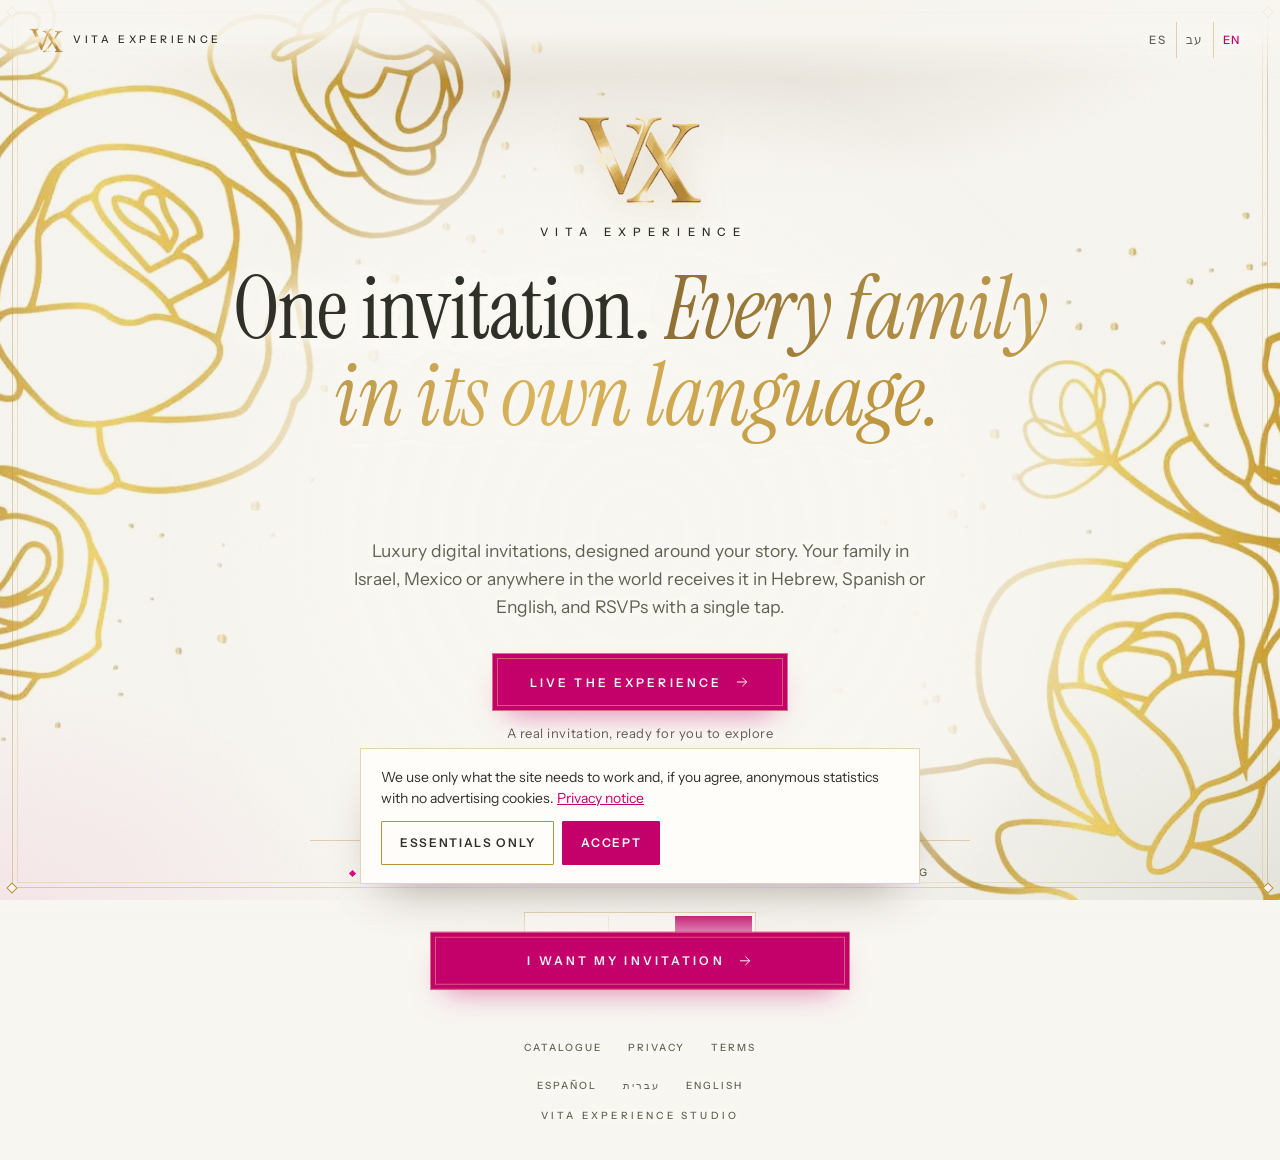
==== commit 3efeb80d: "SEO e IA: texto legible sin JavaScript, versiones /en y /he con hreflang, datos de negocio, FAQ del " ====
--- a/index.html
+++ b/index.html
@@ -3,22 +3,33 @@
 <head>
 <script>if(/^blindfate\./i.test(location.hostname)&&!/\/blindfate\//.test(location.pathname))location.replace("/blindfate/");</script>
 <meta charset="utf-8">
-<meta name="viewport" content="width=device-width,initial-scale=1,viewport-fit=cover">
-<meta name="theme-color" content="#F8F6F1">
-<meta name="description" content="Invitaciones digitales de lujo. Una invitación, cada familia en su idioma: hebreo, español e inglés.">
-<meta property="og:title" content="Vita Experience · Una invitación, cada familia en su idioma">
-<meta property="og:description" content="Invitaciones digitales de lujo en hebreo, español e inglés. Diseño a la medida, RSVP y mesas con QR.">
-<link rel="icon" href="/favicon.ico" sizes="any"><link rel="icon" href="/favicon-32.png" type="image/png"><link rel="apple-touch-icon" href="/apple-touch-icon.png">
+<!-- seo:start · generated by tools/seo-build.js -->
 <title>Vita Experience · Invitaciones digitales de boda en hebreo, español e inglés</title>
+<meta name="description" content="Invitaciones digitales de boda de lujo, diseñadas a la medida. Cada invitado la recibe en hebreo, español o inglés y confirma con un toque. RSVP, recordatorios por WhatsApp y mesas con QR. México, Israel y todo el mundo.">
+<meta name="robots" content="index,follow,max-image-preview:large">
 <link rel="canonical" href="https://vitaexperience.studio/">
-<link rel="manifest" href="/site.webmanifest">
+<link rel="alternate" hreflang="es" href="https://vitaexperience.studio/">
+<link rel="alternate" hreflang="en" href="https://vitaexperience.studio/en">
+<link rel="alternate" hreflang="he" href="https://vitaexperience.studio/he">
+<link rel="alternate" hreflang="x-default" href="https://vitaexperience.studio/">
 <meta property="og:type" content="website">
 <meta property="og:site_name" content="Vita Experience">
 <meta property="og:url" content="https://vitaexperience.studio/">
+<meta property="og:title" content="Vita Experience · Una invitación, cada familia en su idioma">
+<meta property="og:description" content="Invitaciones digitales de boda de lujo, diseñadas a la medida. Cada invitado la recibe en hebreo, español o inglés y confirma con un toque. RSVP, recordatorios por WhatsApp y mesas con QR. México, Israel y todo el mundo.">
 <meta property="og:image" content="https://vitaexperience.studio/og.jpg">
+<meta property="og:locale" content="es_MX">
+<meta property="og:locale:alternate" content="en_US">
+<meta property="og:locale:alternate" content="he_IL">
+<meta name="twitter:card" content="summary_large_image">
+<script type="application/ld+json">{"@context":"https://schema.org","@graph":[{"@type":"Organization","@id":"https://vitaexperience.studio/#org","name":"Vita Experience","alternateName":"Vita Experience Studio","url":"https://vitaexperience.studio/","logo":"https://vitaexperience.studio/assets/icon-512.png","image":"https://vitaexperience.studio/og.jpg","slogan":"One invitation. Every family in its own language.","description":"Luxury digital wedding invitations in Hebrew, Spanish and English, with RSVP, WhatsApp reminders and QR table seating, for families in Mexico, Israel and around the world.","areaServed":["MX","IL","Worldwide"],"knowsLanguage":["es","he","en"],"contactPoint":{"@type":"ContactPoint","contactType":"customer service","url":"https://wa.me/525664674617","availableLanguage":["Spanish","Hebrew","English"]}},{"@type":"WebSite","@id":"https://vitaexperience.studio/#website","url":"https://vitaexperience.studio/","name":"Vita Experience","inLanguage":["es","he","en"],"publisher":{"@id":"https://vitaexperience.studio/#org"}},{"@type":"Service","name":"Digital wedding invitation in Hebrew, Spanish and English","serviceType":"Digital wedding invitation","provider":{"@id":"https://vitaexperience.studio/#org"},"areaServed":["MX","IL","Worldwide"],"hasOfferCatalog":{"@type":"OfferCatalog","name":"Vita Experience services","itemListElement":[{"@type":"Offer","itemOffered":{"@type":"Service","name":"Bespoke multilingual digital wedding invitation (Hebrew, Spanish, English)"}},{"@type":"Offer","itemOffered":{"@type":"Service","name":"Save the Date"}},{"@type":"Offer","itemOffered":{"@type":"Service","name":"RSVP with plus-ones and menu choice"}},{"@type":"Offer","itemOffered":{"@type":"Service","name":"WhatsApp delivery and reminders"}},{"@type":"Offer","itemOffered":{"@type":"Service","name":"QR table seating"}}]}}]}</script>
+<!-- seo:end -->
+<meta name="viewport" content="width=device-width,initial-scale=1,viewport-fit=cover">
+<meta name="theme-color" content="#F8F6F1">
+<link rel="icon" href="/favicon.ico" sizes="any"><link rel="icon" href="/favicon-32.png" type="image/png"><link rel="apple-touch-icon" href="/apple-touch-icon.png">
+<link rel="manifest" href="/site.webmanifest">
 <meta property="og:image:width" content="1200"><meta property="og:image:height" content="630">
 <meta property="og:image:alt" content="Sobre de Vita Experience con sello de lacre: Una invitación. Cada familia, en su idioma.">
-<meta name="twitter:card" content="summary_large_image">
 <link rel="stylesheet" href="/assets/vita.css">
 <link rel="stylesheet" href="/fonts/fonts.css">
 <style>
@@ -324,15 +335,15 @@
     <div class="veil wv">
     <img class="mono" src="/assets/vx.png" alt="Vita Experience" width="200" height="157">
     <p class="wm">Vita Experience</p>
-    <h1 class="display" id="wTitle"><span data-i18n="w_title_a"></span> <span class="foil" data-i18n="w_title_b"></span></h1>
+    <h1 class="display" id="wTitle"><span data-i18n="w_title_a">Una invitación.</span> <span class="foil" data-i18n="w_title_b">Cada familia, en su idioma.</span></h1>
     <p class="ticker" aria-hidden="true"><span lang="he" dir="rtl">עברית</span><span lang="es">Español</span><span lang="en">English</span></p>
-    <p class="lead" data-i18n="w_sub"></p>
+    <p class="lead" data-i18n="w_sub">Invitaciones digitales de lujo, diseñadas a la medida de su historia. Tu familia en México, en Israel o en cualquier parte del mundo la recibe en hebreo, español o inglés, y confirma con un solo toque.</p>
     <div class="w-ctas">
-      <button type="button" class="btn btn-pri" data-go="demo"><span data-i18n="w_cta"></span><svg class="arr" viewBox="0 0 24 24" aria-hidden="true"><path d="M5 12h14M13 6l6 6-6 6"/></svg></button>
-      <span class="w-note" data-i18n="w_note"></span>
-      <button type="button" class="link" data-go="quote" data-i18n="w_alt"></button>
+      <button type="button" class="btn btn-pri" data-go="demo"><span data-i18n="w_cta">Vivir la experiencia</span><svg class="arr" viewBox="0 0 24 24" aria-hidden="true"><path d="M5 12h14M13 6l6 6-6 6"/></svg></button>
+      <span class="w-note" data-i18n="w_note">Una invitación real, lista para que la explores</span>
+      <button type="button" class="link" data-go="quote" data-i18n="w_alt">¿Ya lo decidiste? Solicita tu propuesta</button>
     </div>
-    <div class="marks"><span data-i18n="w_p1"></span><span data-i18n="w_p2"></span><span data-i18n="w_p3"></span></div>
+    <div class="marks"><span data-i18n="w_p1">English · עברית · Español</span><span data-i18n="w_p2">Diseño a la medida</span><span data-i18n="w_p3">RSVP y mesas con QR</span></div>
     <div class="langs pick" role="group" aria-label="Idioma · שפה · Language"><button type="button" data-lang="es" aria-pressed="false">Español</button><button type="button" data-lang="he" aria-pressed="false">עברית</button><button type="button" data-lang="en" aria-pressed="false">English</button></div>
     </div>
   </section>
@@ -342,75 +353,75 @@
     <div class="dg">
       <div class="dg-phone">
         <div class="vphone"><span class="notch" aria-hidden="true"></span><video id="demoVid" src="demo.mp4" poster="demo-poster.jpg" muted playsinline loop preload="auto" aria-label="Video de una invitación de ejemplo"></video></div>
-        <p class="vcap" data-i18n="v_cap"></p>
+        <p class="vcap" data-i18n="v_cap">Invitación de ejemplo · Itzjak &amp; Sara</p>
       </div>
       <div class="dg-copy veil">
-        <p class="eyebrow" data-i18n="d_eyebrow"></p>
-        <h2 class="display" id="dTitle" data-i18n="d_title"></h2>
-        <p class="lead" data-i18n="d_sub"></p>
+        <p class="eyebrow" data-i18n="d_eyebrow">La experiencia</p>
+        <h2 class="display" id="dTitle" data-i18n="d_title">Así la reciben tus invitados</h2>
+        <p class="lead" data-i18n="d_sub">Una invitación de ejemplo, tal como la vive cada uno de tus invitados desde su celular y en su propio idioma.</p>
         <ol class="steps-list">
-          <li><b data-i18n="m1_t"></b><span data-i18n="m1_d"></span></li>
-          <li><b data-i18n="m6_t"></b><span data-i18n="m6_d"></span></li>
-          <li><b data-i18n="m2_t"></b><span data-i18n="m2_d"></span></li>
-          <li><b data-i18n="m5_t"></b><span data-i18n="m5_d"></span></li>
-          <li><b data-i18n="m4_t"></b><span data-i18n="m4_d"></span></li>
+          <li><b data-i18n="m1_t">El sello</b><span data-i18n="m1_d">Tocan el sello y la invitación se abre como un sobre de verdad.</span></li>
+          <li><b data-i18n="m6_t">En su idioma</b><span data-i18n="m6_d">Cada invitado la recibe en hebreo, español o inglés, con el hebreo de derecha a izquierda, como debe ser.</span></li>
+          <li><b data-i18n="m2_t">La cuenta regresiva</b><span data-i18n="m2_d">La emoción crece cada vez que la vuelven a abrir.</span></li>
+          <li><b data-i18n="m5_t">Encuentra tu mesa</b><span data-i18n="m5_d">Escanean el QR con el diseño de tu boda, buscan su nombre y ven su mesa.</span></li>
+          <li><b data-i18n="m4_t">Confirmar en segundos</b><span data-i18n="m4_d">Asistencia, acompañantes y menú, sin una sola llamada.</span></li>
         </ol>
-        <p class="calm" data-i18n="d_calm"></p>
-        <div><button type="button" class="btn btn-pri" data-go="quote"><span data-i18n="d_cta"></span><svg class="arr" viewBox="0 0 24 24" aria-hidden="true"><path d="M5 12h14M13 6l6 6-6 6"/></svg></button></div>
+        <p class="calm" data-i18n="d_calm">Tú no te preocupas por nada: nosotros la enviamos, recordamos y confirmamos por ti.</p>
+        <div><button type="button" class="btn btn-pri" data-go="quote"><span data-i18n="d_cta">Quiero mi invitación</span><svg class="arr" viewBox="0 0 24 24" aria-hidden="true"><path d="M5 12h14M13 6l6 6-6 6"/></svg></button></div>
       </div>
     </div>
   </section>
 
   <!-- 3 · Cotizar -->
   <section class="scr" id="quote" hidden aria-labelledby="qTitle">
-    <div class="qtop veil"><button type="button" class="link" data-go="demo" data-i18n="back"></button><div class="langs pick" role="group" aria-label="Idioma · שפה · Language"><button type="button" data-lang="es" aria-pressed="false">Español</button><button type="button" data-lang="he" aria-pressed="false">עברית</button><button type="button" data-lang="en" aria-pressed="false">English</button></div></div>
+    <div class="qtop veil"><button type="button" class="link" data-go="demo" data-i18n="back">← Atrás</button><div class="langs pick" role="group" aria-label="Idioma · שפה · Language"><button type="button" data-lang="es" aria-pressed="false">Español</button><button type="button" data-lang="he" aria-pressed="false">עברית</button><button type="button" data-lang="en" aria-pressed="false">English</button></div></div>
     <div class="card">
-      <p class="preview" id="previewNote" hidden data-i18n="preview"></p>
-      <p class="eyebrow" data-i18n="q_eyebrow"></p>
-      <h2 class="display" id="qTitle" data-i18n="q_title"></h2>
-      <p class="lead" data-i18n="q_sub"></p>
+      <p class="preview" id="previewNote" hidden data-i18n="preview">Vista previa: aquí no se envía nada.</p>
+      <p class="eyebrow" data-i18n="q_eyebrow">Tu propuesta</p>
+      <h2 class="display" id="qTitle" data-i18n="q_title">Cuéntanos lo esencial</h2>
+      <p class="lead" data-i18n="q_sub">Son dos pasos y te toma un minuto. Te enviaremos una propuesta personalizada por WhatsApp, y los detalles los afinamos juntos.</p>
       <form class="q" id="q" novalidate>
         <div class="vx-hp" aria-hidden="true"><label for="website">Website</label><input type="text" id="website" name="website" tabindex="-1" autocomplete="off"></div>
-        <div class="qsteps" aria-hidden="true"><span class="qs on" data-qs="0"><b>1</b><span data-i18n="qs1"></span></span><i></i><span class="qs" data-qs="1"><b>2</b><span data-i18n="qs2"></span></span></div>
+        <div class="qsteps" aria-hidden="true"><span class="qs on" data-qs="0"><b>1</b><span data-i18n="qs1">Tu boda</span></span><i></i><span class="qs" data-qs="1"><b>2</b><span data-i18n="qs2">Tu invitación</span></span></div>
         <div class="qpanel" data-qp="0">
-        <div class="f" data-req="names"><label class="lbl" for="names" data-i18n="q_names"></label><input type="text" id="names" name="names" autocomplete="off" maxlength="120" required data-i18n-ph="ph_names"><p class="err" hidden></p></div>
-        <div class="f" data-req="country"><span class="lbl" data-i18n="q_where"></span>
-          <div class="opts" role="radiogroup"><label class="opt"><input type="radio" name="country" value="MX"><span data-i18n="c_mx"></span></label><label class="opt"><input type="radio" name="country" value="IL"><span data-i18n="c_il"></span></label><label class="opt"><input type="radio" name="country" value="OTHER"><span data-i18n="c_other"></span></label></div><p class="err" hidden></p></div>
-        <div class="f" data-req="date"><label class="lbl" for="date" data-i18n="q_date"></label><input type="date" id="date" name="date"><label class="chk"><input type="checkbox" id="nodate" name="nodate"><span data-i18n="q_nodate"></span></label><p class="err" hidden></p></div>
-        <div class="f" data-req="guests"><span class="lbl" data-i18n="q_guests"></span><p class="help" data-i18n="h_guests"></p>
-          <div class="opts" role="radiogroup"><label class="opt"><input type="radio" name="guests" value="150"><span data-i18n="g1"></span></label><label class="opt"><input type="radio" name="guests" value="300"><span data-i18n="g2"></span></label><label class="opt"><input type="radio" name="guests" value="500"><span data-i18n="g3"></span></label><label class="opt"><input type="radio" name="guests" value="501"><span data-i18n="g4"></span></label></div><p class="err" hidden></p></div>
-        <div class="f" data-req="langs"><span class="lbl" data-i18n="q_langs"></span><p class="help" data-i18n="h_langs"></p>
+        <div class="f" data-req="names"><label class="lbl" for="names" data-i18n="q_names">Nombres de los novios</label><input type="text" id="names" name="names" autocomplete="off" maxlength="120" required data-i18n-ph="ph_names" placeholder="Ej. Rachel &amp; Eitan"><p class="err" hidden></p></div>
+        <div class="f" data-req="country"><span class="lbl" data-i18n="q_where">¿Dónde será la boda?</span>
+          <div class="opts" role="radiogroup"><label class="opt"><input type="radio" name="country" value="MX"><span data-i18n="c_mx">México</span></label><label class="opt"><input type="radio" name="country" value="IL"><span data-i18n="c_il">Israel</span></label><label class="opt"><input type="radio" name="country" value="OTHER"><span data-i18n="c_other">Otro país</span></label></div><p class="err" hidden></p></div>
+        <div class="f" data-req="date"><label class="lbl" for="date" data-i18n="q_date">Fecha de la boda</label><input type="date" id="date" name="date"><label class="chk"><input type="checkbox" id="nodate" name="nodate"><span data-i18n="q_nodate">Aún no tenemos fecha definida</span></label><p class="err" hidden></p></div>
+        <div class="f" data-req="guests"><span class="lbl" data-i18n="q_guests">Número aproximado de invitados</span><p class="help" data-i18n="h_guests">Selecciona el rango.</p>
+          <div class="opts" role="radiogroup"><label class="opt"><input type="radio" name="guests" value="150"><span data-i18n="g1">Hasta 150</span></label><label class="opt"><input type="radio" name="guests" value="300"><span data-i18n="g2">150 a 300</span></label><label class="opt"><input type="radio" name="guests" value="500"><span data-i18n="g3">300 a 500</span></label><label class="opt"><input type="radio" name="guests" value="501"><span data-i18n="g4">Más de 500</span></label></div><p class="err" hidden></p></div>
+        <div class="f" data-req="langs"><span class="lbl" data-i18n="q_langs">¿En qué idioma será tu invitación?</span><p class="help" data-i18n="h_langs">Puedes elegir más de uno.</p>
           <div class="opts">
-            <label class="opt"><input type="checkbox" name="langs" value="es"><span data-i18n="l_es"></span></label>
-            <label class="opt"><input type="checkbox" name="langs" value="he"><span data-i18n="l_he"></span></label>
-            <label class="opt"><input type="checkbox" name="langs" value="en"><span data-i18n="l_en"></span></label>
-            <label class="opt"><input type="checkbox" name="langs" value="other" id="langOtherChk"><span data-i18n="l_other"></span></label>
+            <label class="opt"><input type="checkbox" name="langs" value="es"><span data-i18n="l_es">Español</span></label>
+            <label class="opt"><input type="checkbox" name="langs" value="he"><span data-i18n="l_he">Hebreo</span></label>
+            <label class="opt"><input type="checkbox" name="langs" value="en"><span data-i18n="l_en">Inglés</span></label>
+            <label class="opt"><input type="checkbox" name="langs" value="other" id="langOtherChk"><span data-i18n="l_other">Otro</span></label>
           </div>
-          <input type="text" id="langOther" name="langOther" maxlength="60" hidden data-i18n-ph="ph_lang_other" aria-label="Otro idioma">
+          <input type="text" id="langOther" name="langOther" maxlength="60" hidden data-i18n-ph="ph_lang_other" placeholder="¿Cuál o cuáles?" aria-label="Otro idioma">
           <p class="err" hidden></p></div>
-        <button type="button" class="btn btn-ink" id="qNext"><span data-i18n="q_next"></span><svg class="arr" viewBox="0 0 24 24" aria-hidden="true"><path d="M5 12h14M13 6l6 6-6 6"/></svg></button>
+        <button type="button" class="btn btn-ink" id="qNext"><span data-i18n="q_next">Continuar</span><svg class="arr" viewBox="0 0 24 24" aria-hidden="true"><path d="M5 12h14M13 6l6 6-6 6"/></svg></button>
         </div>
         <div class="qpanel" data-qp="1" hidden>
-        <div class="f" data-req="design"><span class="lbl" data-i18n="q_design"></span>
-          <div class="opts col" role="radiogroup"><label class="opt"><input type="radio" name="design" value="have"><span data-i18n="d_have"></span></label><label class="opt"><input type="radio" name="design" value="idea"><span data-i18n="d_idea"></span></label><label class="opt"><input type="radio" name="design" value="need"><span data-i18n="d_need"></span></label></div><p class="err" hidden></p></div>
-        <div class="f" data-req="send"><span class="lbl" data-i18n="q_deliver"></span><p class="help" data-i18n="h_send"></p>
-          <div class="opts col" role="radiogroup"><label class="opt"><input type="radio" name="send" value="yes"><span data-i18n="s_yes"></span></label><label class="opt"><input type="radio" name="send" value="no"><span data-i18n="s_no"></span></label></div><p class="err" hidden></p></div>
-        <div class="f" data-req="events"><span class="lbl" data-i18n="q_events"></span><p class="help" data-i18n="h_events"></p>
-          <div class="opts" role="radiogroup"><label class="opt"><input type="radio" name="events" value="0"><span data-i18n="ev0"></span></label><label class="opt"><input type="radio" name="events" value="1"><span data-i18n="ev1"></span></label><label class="opt"><input type="radio" name="events" value="2"><span data-i18n="ev2"></span></label><label class="opt"><input type="radio" name="events" value="3"><span data-i18n="ev3"></span></label></div>
-          <input type="text" id="eventsWhich" name="eventsWhich" maxlength="140" hidden data-i18n-ph="ph_events" aria-label="Eventos">
+        <div class="f" data-req="design"><span class="lbl" data-i18n="q_design">¿Ya tienen el diseño de su invitación?</span>
+          <div class="opts col" role="radiogroup"><label class="opt"><input type="radio" name="design" value="have"><span data-i18n="d_have">Sí, ya lo tenemos</span></label><label class="opt"><input type="radio" name="design" value="idea"><span data-i18n="d_idea">Tenemos una idea, falta diseñarla</span></label><label class="opt"><input type="radio" name="design" value="need"><span data-i18n="d_need">No, queremos que ustedes la diseñen</span></label></div><p class="err" hidden></p></div>
+        <div class="f" data-req="send"><span class="lbl" data-i18n="q_deliver">¿Quieres que nosotros la enviemos a tus invitados?</span><p class="help" data-i18n="h_send">Enviamos la invitación por WhatsApp, mandamos los recordatorios y te entregamos la lista de confirmados.</p>
+          <div class="opts col" role="radiogroup"><label class="opt"><input type="radio" name="send" value="yes"><span data-i18n="s_yes">Sí, que ustedes se encarguen de todo</span></label><label class="opt"><input type="radio" name="send" value="no"><span data-i18n="s_no">No, yo la comparto con mis invitados</span></label></div><p class="err" hidden></p></div>
+        <div class="f" data-req="events"><span class="lbl" data-i18n="q_events">Además de la boda, ¿hay otros eventos?</span><p class="help" data-i18n="h_events">Civil, Shabat Jatán, Henna, Kidush, brunch…</p>
+          <div class="opts" role="radiogroup"><label class="opt"><input type="radio" name="events" value="0"><span data-i18n="ev0">Solo la boda</span></label><label class="opt"><input type="radio" name="events" value="1"><span data-i18n="ev1">1 más</span></label><label class="opt"><input type="radio" name="events" value="2"><span data-i18n="ev2">2 más</span></label><label class="opt"><input type="radio" name="events" value="3"><span data-i18n="ev3">3 o más</span></label></div>
+          <input type="text" id="eventsWhich" name="eventsWhich" maxlength="140" hidden data-i18n-ph="ph_events" placeholder="¿Cuáles? (opcional)" aria-label="Eventos">
           <p class="err" hidden></p></div>
-        <div class="f" data-req="std"><span class="lbl" data-i18n="q_std"></span><p class="help" data-i18n="h_std"></p>
-          <div class="opts" role="radiogroup"><label class="opt"><input type="radio" name="std" value="yes"><span data-i18n="yes"></span></label><label class="opt"><input type="radio" name="std" value="no"><span data-i18n="no"></span></label></div><p class="err" hidden></p></div>
-        <div class="f"><span class="lbl" data-i18n="q_extras"></span><p class="help" data-i18n="h_extras"></p>
+        <div class="f" data-req="std"><span class="lbl" data-i18n="q_std">¿Te gustaría un Save the Date?</span><p class="help" data-i18n="h_std">Un aviso digital, antes de la invitación, para que reserven la fecha.</p>
+          <div class="opts" role="radiogroup"><label class="opt"><input type="radio" name="std" value="yes"><span data-i18n="yes">Sí</span></label><label class="opt"><input type="radio" name="std" value="no"><span data-i18n="no">No</span></label></div><p class="err" hidden></p></div>
+        <div class="f"><span class="lbl" data-i18n="q_extras">¿Te gustaría sumar este servicio?</span><p class="help" data-i18n="h_extras">Opcional.</p>
           <div class="opts col">
-            <label class="opt svc"><input type="checkbox" name="services" value="tables"><span><span class="st" data-i18n="x_tables"></span><small data-i18n="x_tables_d"></small></span></label>
+            <label class="opt svc"><input type="checkbox" name="services" value="tables"><span><span class="st" data-i18n="x_tables">Asignación de mesas con QR</span><small data-i18n="x_tables_d">Armamos las mesas contigo y tus invitados escanean un QR con el diseño de tu boda para ver en qué mesa están.</small></span></label>
           </div></div>
-        <div class="f" data-req="wa"><label class="lbl" for="wa" data-i18n="q_wa"></label><input type="tel" id="wa" name="wa" autocomplete="tel" inputmode="tel" dir="ltr" maxlength="25" required data-i18n-ph="ph_wa"><p class="help" data-i18n="h_wa"></p><p class="err" hidden></p></div>
+        <div class="f" data-req="wa"><label class="lbl" for="wa" data-i18n="q_wa">Tu WhatsApp</label><input type="tel" id="wa" name="wa" autocomplete="tel" inputmode="tel" dir="ltr" maxlength="25" required data-i18n-ph="ph_wa" placeholder="+52 55 1234 5678"><p class="help" data-i18n="h_wa">Ahí te enviaremos tu propuesta.</p><p class="err" hidden></p></div>
         <button type="submit" class="btn btn-ink" id="send"><span id="sendLbl"></span></button>
-        <button type="button" class="link" id="qPrev" style="align-self:center" data-i18n="q_prev"></button>
+        <button type="button" class="link" id="qPrev" style="align-self:center" data-i18n="q_prev">← Regresar al paso anterior</button>
         <p class="err" id="sendErr" hidden role="alert"></p>
         </div>
-        <p class="privacy"><span data-i18n="q_privacy"></span> <a href="/privacidad" data-i18n="q_priv_link"></a></p>
+        <p class="privacy"><span data-i18n="q_privacy">Tus datos se usan únicamente para preparar tu propuesta.</span> <a href="/privacidad" data-i18n="q_priv_link">Aviso de privacidad</a></p>
       </form>
     </div>
   </section>
@@ -419,20 +430,20 @@
   <section class="scr" id="thanks" hidden aria-labelledby="tTitle">
     <div class="veil wv">
     <img class="mono" src="/assets/vx.png" alt="" width="200" height="157">
-    <p class="eyebrow" data-i18n="t_eyebrow"></p>
+    <p class="eyebrow" data-i18n="t_eyebrow">Recibido</p>
     <h2 class="display" id="tTitle"></h2>
-    <p class="lead" data-i18n="t_sub"></p>
+    <p class="lead" data-i18n="t_sub">Ya tenemos todo para preparar tu propuesta. En breve te escribimos por WhatsApp; si prefieres adelantarte, mándanos un mensaje.</p>
     <div class="w-ctas">
-      <a class="btn btn-pri" id="waLink" href="https://wa.me/525664674617" target="_blank" rel="noopener"><span data-i18n="t_wa"></span></a>
-      <button type="button" class="link" data-go="demo" data-i18n="t_demo"></button>
+      <a class="btn btn-pri" id="waLink" href="https://wa.me/525664674617" target="_blank" rel="noopener"><span data-i18n="t_wa">Escribir por WhatsApp</span></a>
+      <button type="button" class="link" data-go="demo" data-i18n="t_demo">Volver a ver la invitación</button>
     </div>
     </div>
   </section>
 </main>
 
-<footer class="foot"><nav class="foot-links" aria-label="Vita Experience"><a href="/catalogo" data-i18n="f_cat"></a><a href="/privacidad" data-i18n="f_priv"></a><a href="/terminos" data-i18n="f_terms"></a></nav><p>Vita Experience Studio</p></footer>
-
-<div class="dock" id="dock"><button type="button" class="btn btn-pri" data-go="quote" id="dockBtn"><span data-i18n="d_cta"></span><svg class="arr" viewBox="0 0 24 24" aria-hidden="true"><path d="M5 12h14M13 6l6 6-6 6"/></svg></button></div>
+<footer class="foot"><nav class="foot-links" aria-label="Vita Experience"><a href="/catalogo" data-i18n="f_cat">Catálogo</a><a href="/privacidad" data-i18n="f_priv">Privacidad</a><a href="/terminos" data-i18n="f_terms">Términos</a></nav><nav class="foot-links" aria-label="Idioma · שפה · Language"><a href="/" lang="es" hreflang="es">Español</a><a href="/he" lang="he" hreflang="he" dir="rtl">עברית</a><a href="/en" lang="en" hreflang="en">English</a></nav><p>Vita Experience Studio</p></footer>
+
+<div class="dock" id="dock"><button type="button" class="btn btn-pri" data-go="quote" id="dockBtn"><span data-i18n="d_cta">Quiero mi invitación</span><svg class="arr" viewBox="0 0 24 24" aria-hidden="true"><path d="M5 12h14M13 6l6 6-6 6"/></svg></button></div>
 
 
 <script>
@@ -615,7 +626,7 @@
 var h = (location.hash||'').replace('#','');
 var nav = (navigator.language||'es').slice(0,2);
 var saved = null; try{ saved = localStorage.getItem('vx_lang'); }catch(x){}
-applyLang(['es','he','en'].indexOf(h)>-1 ? h : (['es','he','en'].indexOf(saved)>-1 ? saved : (['he','en'].indexOf(nav)>-1 ? nav : 'es')));
+applyLang(['es','he','en'].indexOf(h)>-1 ? h : window.VX_LANG || (['es','he','en'].indexOf(saved)>-1 ? saved : (['he','en'].indexOf(nav)>-1 ? nav : 'es')));
 $('#previewNote').hidden = !PREVIEW;
 show(SCREENS.indexOf(h)>-1 ? h : 'welcome', false);
 })();
